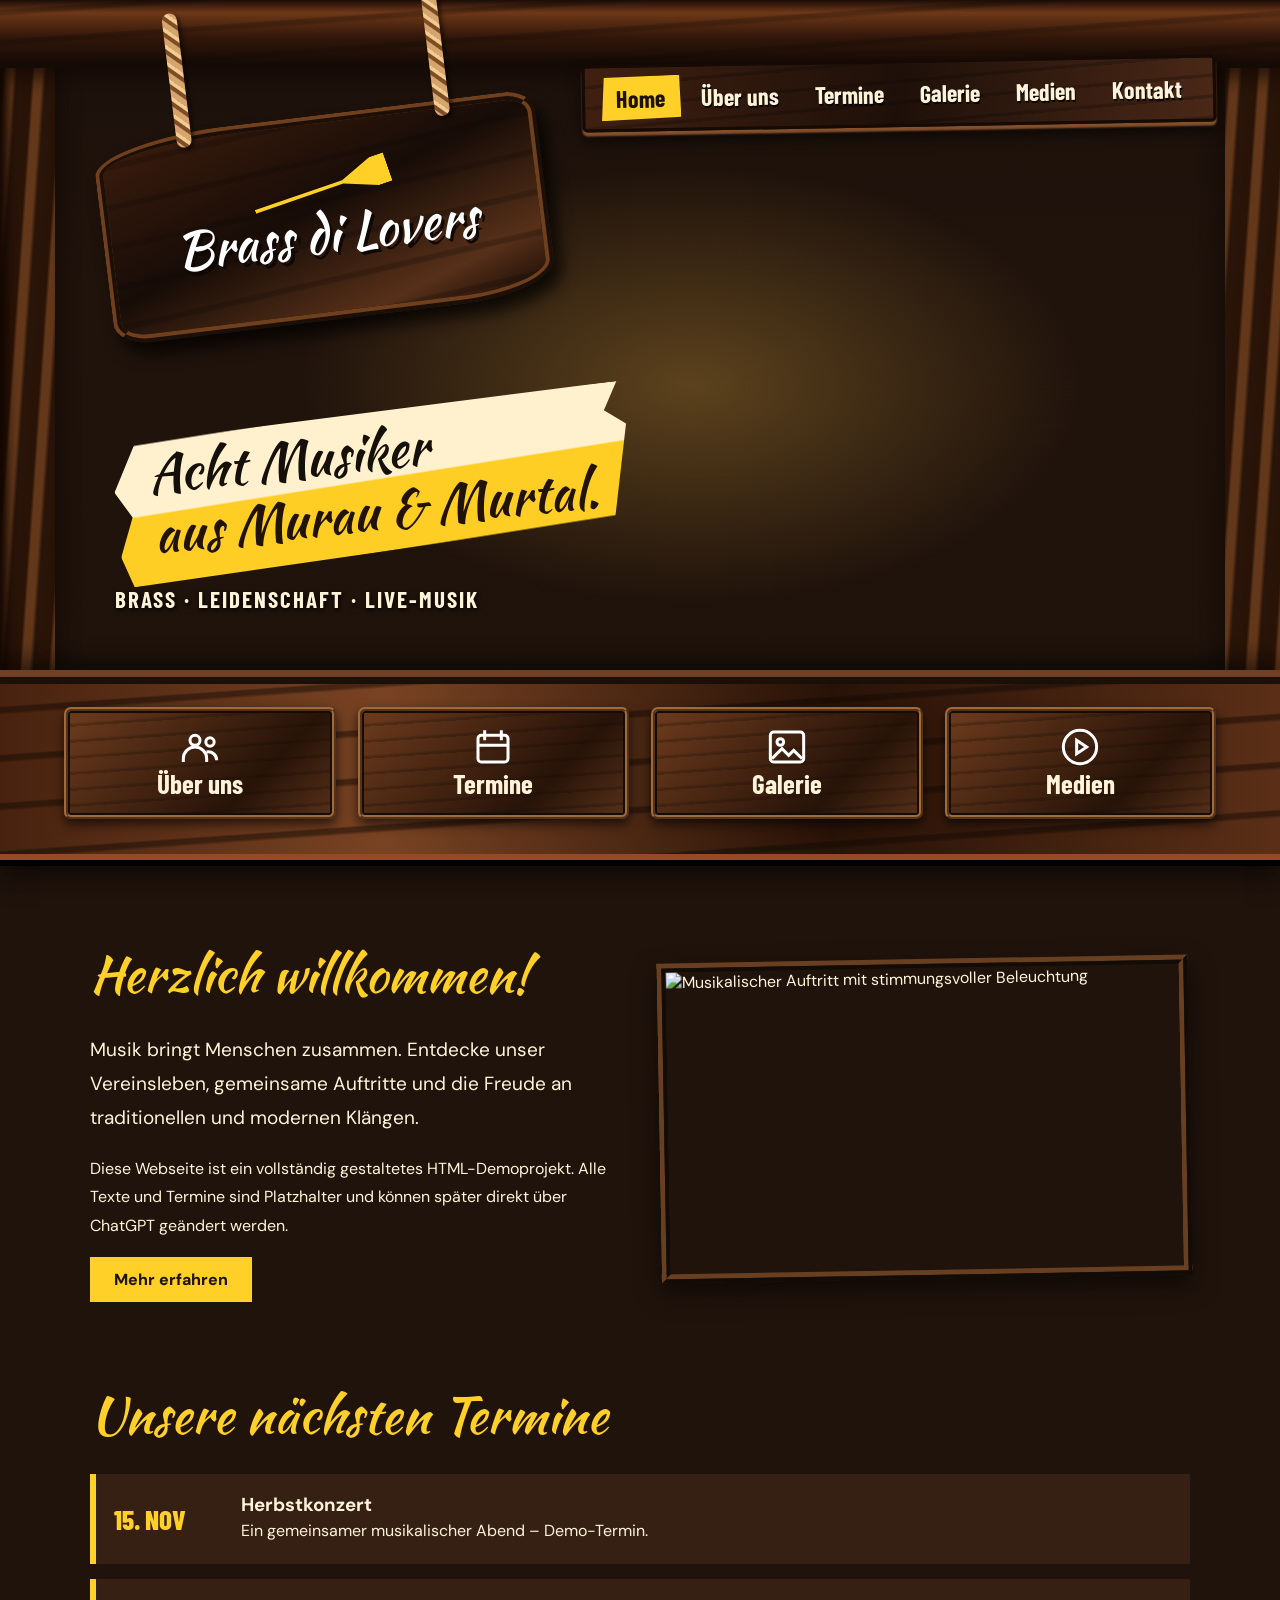
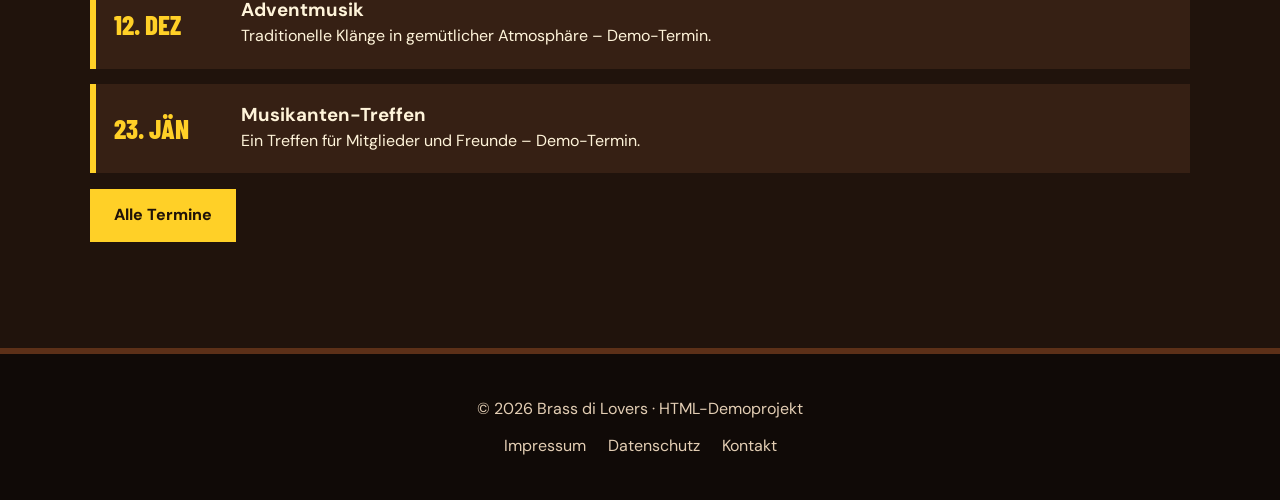
==== index.html @ 299995f1 "Align page branding with Brass di Lovers reference" ====
<!doctype html><html lang="de"><head><meta charset="utf-8"><meta name="viewport" content="width=device-width,initial-scale=1"><meta name="description" content="Kreative HTML-Demowebseite für einen Musikverein – responsive und unabhängig von einem CMS."><title>Start | Brass di Lovers Demo</title><link rel="stylesheet" href="assets/style.css"></head><body><div class="site"><header class="masthead "><div class="timber-top"></div><div class="timber-side left"></div><div class="timber-side right"></div><div class="nav-wrap"><button class="menu-toggle" aria-label="Menü öffnen" aria-expanded="false" aria-controls="main-menu">☰</button><nav class="nav" id="main-menu" aria-label="Hauptnavigation"><a href="index.html" class="active" aria-current="page">Home</a><a href="ueber-uns.html" >Über uns</a><a href="termine.html" >Termine</a><a href="galerie.html" >Galerie</a><a href="medien.html" >Medien</a><a href="kontakt.html" >Kontakt</a></nav></div><div class="hanging-sign" aria-label="Brass di Lovers"><div class="horn">♫</div><strong>Brass di Lovers</strong></div><div class="hero-copy"><div class="brush-title"><h1>Acht Musiker <span>aus Murau &amp; Murtal.</span></h1></div><p>BRASS · LEIDENSCHAFT · LIVE-MUSIK</p></div></header><div class="wood-deck"><div class="quicklinks"><a class="quicklink" href="ueber-uns.html"><svg viewBox="0 0 24 24" aria-hidden="true"><circle cx="9" cy="8" r="3"/><circle cx="18" cy="9" r="2.5"/><path d="M2 21v-2a7 7 0 0 1 14 0v2M16 15a5 5 0 0 1 6 5"/></svg><span>Über uns</span></a><a class="quicklink" href="termine.html"><svg viewBox="0 0 24 24" aria-hidden="true"><rect x="3" y="5" width="18" height="16" rx="2"/><path d="M7 2v6M17 2v6M3 11h18"/></svg><span>Termine</span></a><a class="quicklink" href="galerie.html"><svg viewBox="0 0 24 24" aria-hidden="true"><rect x="2" y="3" width="20" height="18" rx="2"/><circle cx="8" cy="9" r="2"/><path d="m3 19 6-6 4 4 3-3 5 5"/></svg><span>Galerie</span></a><a class="quicklink" href="medien.html"><svg viewBox="0 0 24 24" aria-hidden="true"><circle cx="12" cy="12" r="10"/><path d="m10 8 6 4-6 4z"/></svg><span>Medien</span></a></div></div><main class="content"><section class="two-col"><div><h2 class="section-title">Herzlich willkommen!</h2><p class="lead">Musik bringt Menschen zusammen. Entdecke unser Vereinsleben, gemeinsame Auftritte und die Freude an traditionellen und modernen Klängen.</p><p>Diese Webseite ist ein vollständig gestaltetes HTML-Demoprojekt. Alle Texte und Termine sind Platzhalter und können später direkt über ChatGPT geändert werden.</p><a class="button" href="ueber-uns.html">Mehr erfahren</a></div><img class="photo" src="https://images.unsplash.com/photo-1516280440614-37939bbacd81?auto=format&fit=crop&w=1100&q=85" alt="Musikalischer Auftritt mit stimmungsvoller Beleuchtung"></section><section style="margin-top:75px"><h2 class="section-title">Unsere nächsten Termine</h2><div class="events"><article class="event"><time datetime="2026-11-15">15. NOV</time><div><h3>Herbstkonzert</h3><p>Ein gemeinsamer musikalischer Abend – Demo-Termin.</p></div></article><article class="event"><time datetime="2026-12-12">12. DEZ</time><div><h3>Adventmusik</h3><p>Traditionelle Klänge in gemütlicher Atmosphäre – Demo-Termin.</p></div></article><article class="event"><time datetime="2027-01-23">23. JÄN</time><div><h3>Musikanten-Treffen</h3><p>Ein Treffen für Mitglieder und Freunde – Demo-Termin.</p></div></article></div><p><a class="button" href="termine.html">Alle Termine</a></p></section></main><footer class="footer"><p>© <span id="year">2026</span> Brass di Lovers · HTML-Demoprojekt</p><p><a href="impressum.html">Impressum</a> <a href="datenschutz.html">Datenschutz</a> <a href="kontakt.html">Kontakt</a></p></footer></div><script src="assets/script.js"></script><script>document.getElementById('year').textContent=new Date().getFullYear()</script></body></html>
---- assets/style.css ----
@import url('https://fonts.googleapis.com/css2?family=Barlow+Condensed:wght@500;600;700;800&family=DM+Sans:wght@400;500;600;700&family=Kaushan+Script&display=swap');
:root{--gold:#ffd027;--cream:#fff4da;--wood:#2b170d}*{box-sizing:border-box}html{scroll-behavior:smooth}body{margin:0;background:#160e09;color:var(--cream);font-family:'DM Sans',sans-serif}a{color:inherit;text-decoration:none}button,input,textarea{font:inherit}.site{overflow:hidden;background:#20130c}.masthead{position:relative;isolation:isolate;min-height:740px;background:linear-gradient(180deg,#130c0855 0%,#130c0800 40%,#1c10083d 100%),url('https://images.unsplash.com/photo-1500534623283-312aade485b7?auto=format&fit=crop&w=2000&q=90') center 53%/cover}.masthead:after{content:"";position:absolute;z-index:-1;inset:0;background:radial-gradient(ellipse at 54% 52%,#ffc14b45,transparent 40%)}.timber-top{position:absolute;z-index:3;top:0;left:0;right:0;height:68px;background:repeating-linear-gradient(176deg,transparent 0 9px,#11080345 11px 14px,transparent 17px 30px),linear-gradient(180deg,#1b0d07,#6e3818 20%,#301609 60%,#160b06);border-bottom:5px solid #140a06;box-shadow:0 10px 17px #120803b8}.timber-side{position:absolute;z-index:2;top:0;bottom:0;width:55px;background:repeating-linear-gradient(94deg,#291306 0 8px,#63371a 11px 18px,#281408 22px 29px);box-shadow:inset 7px 0 10px #120701,8px 0 16px #10060277}.timber-side.left{left:0}.timber-side.right{right:0;box-shadow:-8px 0 16px #10060277}.nav-wrap{position:relative;z-index:10;max-width:1500px;margin:auto;display:flex;justify-content:flex-end;padding:60px 64px 0 520px}.nav{display:flex;gap:4px;align-items:center;padding:8px 15px;background:repeating-linear-gradient(176deg,transparent 0 17px,#0b060440 18px 21px),linear-gradient(95deg,#402010,#1e1009 50%,#4a2817);border:3px solid #160a05;border-radius:5px;box-shadow:0 4px 2px #85502c,0 9px 15px #000a;transform:rotate(-1deg)}.nav a{font:700 24px 'Barlow Condensed',sans-serif;white-space:nowrap;padding:8px 16px;text-shadow:1px 2px #080504}.nav a:hover,.nav a.active{color:#1c1209;text-shadow:none;background:var(--gold);clip-path:polygon(5% 4%,98% 0,100% 93%,2% 100%)}.menu-toggle{display:none}.hanging-sign{position:absolute;z-index:5;top:115px;left:8%;width:445px;max-width:42vw;min-height:205px;display:flex;flex-direction:column;justify-content:center;align-items:center;padding:28px 15px;transform:rotate(-7deg);background:repeating-linear-gradient(174deg,transparent 0 15px,#0c06053d 17px 21px,transparent 23px 40px),linear-gradient(160deg,#3b1c0d,#170c07 46%,#573019 82%,#1b0d06);border:8px ridge #70401e;border-radius:32% 7% 22% 8%/17% 11% 17% 11%;box-shadow:7px 13px 16px #000b;text-align:center}.hanging-sign:before,.hanging-sign:after{content:"";position:absolute;bottom:96%;height:135px;width:15px;border-radius:8px;background:repeating-linear-gradient(42deg,#d6a46d 0 5px,#7d4e25 6px 9px,#f2cb91 10px 13px);box-shadow:3px 3px 4px #0008}.hanging-sign:before{left:18%}.hanging-sign:after{right:18%}.hanging-sign .horn{font-size:0;height:30px;width:140px;margin:0 0 3px;background:var(--gold);clip-path:polygon(0 44%,66% 44%,90% 0,100% 0,100% 100%,90% 100%,66% 56%,0 56%);transform:rotate(-12deg)}.hanging-sign strong{display:block;font:clamp(36px,4vw,61px)/1.05 'Kaushan Script',cursive;color:#fff;text-shadow:3px 4px #100804;max-width:100%}.hero-copy{position:relative;z-index:4;max-width:1400px;margin:280px auto 0;padding:0 9%}.brush-title{display:inline-block;max-width:660px;transform:rotate(-6deg);padding:14px 35px 20px;background:linear-gradient(177deg,transparent 0 8%,#fff1cd 9% 47%,#ffce24 48% 87%,transparent 88%);clip-path:polygon(5% 7%,99% 0,96% 18%,100% 28%,96% 88%,2% 100%,0 80%,3% 55%,0 38%)}.brush-title h1{font:clamp(35px,4.1vw,65px)/1.15 'Kaushan Script',cursive;color:#16100b;margin:0}.brush-title h1 span{display:block;color:#211308}.hero-copy p{font:700 23px 'Barlow Condensed',sans-serif;letter-spacing:2px;text-shadow:1px 2px 4px #000}.wood-deck{position:relative;z-index:6;margin:-70px auto 0;padding:23px max(5%,calc((100% - 1240px)/2)) 35px;background:repeating-linear-gradient(176deg,transparent 0 22px,#10080377 24px 28px,transparent 31px 48px),linear-gradient(90deg,#47220f,#794323 30%,#281207 65%,#5b2f17);border-top:14px ridge #704024;border-bottom:12px ridge #42200f;box-shadow:0 -9px 25px #0008,0 12px 25px #0007}.quicklinks{display:grid;grid-template-columns:repeat(4,minmax(0,1fr));gap:22px}.quicklink{display:flex;flex-direction:column;align-items:center;justify-content:center;min-height:112px;background:repeating-linear-gradient(176deg,transparent 0 12px,#140a0640 14px 16px),linear-gradient(135deg,#6d3b1d,#271308 70%,#563019);border:4px ridge #a36a39;border-radius:7px;box-shadow:0 5px 12px #000a,inset 0 0 0 2px #170b06;text-align:center;transition:transform .2s}.quicklink:hover{transform:translateY(-4px)}.quicklink svg{width:40px;height:40px;stroke:white;stroke-width:1.8;fill:none}.quicklink span{font:700 27px 'Barlow Condensed',sans-serif}.content{max-width:1150px;margin:auto;padding:70px 25px 90px}.section-title{font:clamp(32px,4vw,52px) 'Kaushan Script',cursive;color:var(--gold);margin:0 0 22px}.lead{font-size:19px;line-height:1.75}.content p{line-height:1.8}.two-col,.contact-grid{display:grid;grid-template-columns:1fr 1fr;gap:38px;align-items:center}.photo{width:100%;height:320px;object-fit:cover;border:9px ridge #684021;box-shadow:0 10px 25px #0008;transform:rotate(-1deg)}.panel{padding:28px;background:#342014;border-left:5px solid #ad7637}.button{display:inline-block;padding:12px 24px;background:var(--gold);color:#201309;font-weight:800;border:0;cursor:pointer}.events{display:grid;gap:15px}.event{display:flex;gap:22px;align-items:center;padding:18px;background:#362014;border-left:6px solid var(--gold)}.event time{font:800 27px 'Barlow Condensed',sans-serif;color:var(--gold);min-width:105px}.event h3,.event p{margin:0}.gallery{display:grid;grid-template-columns:repeat(3,1fr);gap:18px}.gallery button{padding:0;background:none;border:5px solid #68452b;cursor:pointer}.gallery img{display:block;width:100%;height:220px;object-fit:cover}dialog{max-width:95vw;border:0;background:#160e09;padding:10px;color:white}dialog img{max-width:100%;max-height:80vh}.close-dialog{float:right;background:var(--gold);border:0;padding:8px}.footer{background:#100a07;border-top:6px solid #5c3018;text-align:center;padding:28px 15px;color:#e3ceb4}.footer a{margin:0 9px}.inner-hero{min-height:430px}.inner-hero .hanging-sign{width:320px;min-height:125px;top:100px}.inner-hero .hanging-sign:before,.inner-hero .hanging-sign:after{height:90px}.inner-hero .hanging-sign strong{font-size:38px}.inner-hero .hanging-sign .horn{height:18px;width:85px}.inner-hero .hero-copy{margin-top:105px;padding-left:43%}.inner-hero .brush-title h1{font-size:clamp(32px,4vw,54px)}.field{display:block;margin-bottom:18px}.field span{display:block;margin-bottom:6px}.field input,.field textarea{width:100%;padding:12px;background:#fff8ed;color:#20150d;border:2px solid #9c754b}.notice{color:#e9c98a;font-size:14px}.video-placeholder{min-height:230px;display:grid;place-items:center;background:linear-gradient(#0008,#0008),url('https://images.unsplash.com/photo-1493225457124-a3eb161ffa5f?auto=format&fit=crop&w=1000&q=80') center/cover;border:4px solid #67452a}.video-placeholder strong{font:700 35px 'Barlow Condensed',sans-serif}
@media(max-width:1050px){.nav-wrap{padding-left:330px;padding-right:35px}.nav a{font-size:21px;padding:7px 10px}.hanging-sign{width:335px;top:120px}.hero-copy{margin-top:285px}.masthead{min-height:720px}}
@media(max-width:700px){.timber-top{height:48px}.timber-side{width:16px}.masthead{min-height:690px;background-position:57% center}.nav-wrap{padding:58px 26px 0}.menu-toggle{display:block;z-index:12;position:relative;background:#ffcf27;border:3px solid #3c200e;color:#211205;font-size:24px;width:52px;height:49px;cursor:pointer;box-shadow:0 4px 9px #0007}.nav{display:none;position:absolute;z-index:11;top:110px;right:24px;left:24px;flex-direction:column;align-items:stretch;transform:none;padding:12px}.nav.open{display:flex}.nav a{font-size:25px;padding:11px 15px}.hanging-sign{top:104px;left:7%;width:min(270px,65vw);max-width:none;min-height:128px;padding:12px 10px;border-width:5px}.hanging-sign:before,.hanging-sign:after{height:70px;width:9px}.hanging-sign strong{font-size:clamp(29px,7vw,40px)}.hanging-sign .horn{height:17px;width:85px}.hero-copy{margin-top:300px;padding:0 8%}.brush-title{padding:15px 23px 22px;max-width:100%}.brush-title h1{font-size:clamp(30px,8vw,46px)}.hero-copy p{font-size:17px;letter-spacing:1px}.wood-deck{margin:-22px 0 0;padding:22px 18px 28px}.quicklinks{grid-template-columns:repeat(2,minmax(0,1fr));gap:12px}.quicklink{min-height:98px}.quicklink span{font-size:23px}.quicklink svg{width:32px;height:32px}.content{padding:48px 22px 70px}.two-col,.contact-grid{grid-template-columns:1fr}.gallery{grid-template-columns:repeat(2,1fr);gap:10px}.gallery img{height:150px}.event{gap:12px;padding:14px}.event time{font-size:21px;min-width:75px}.inner-hero{min-height:430px}.inner-hero .hanging-sign{top:105px;width:235px;min-height:100px}.inner-hero .hanging-sign strong{font-size:29px}.inner-hero .hero-copy{margin-top:250px;padding:0 8%}.inner-hero .brush-title h1{font-size:35px}.footer a{display:inline-block;margin:5px}}
@media(prefers-reduced-motion:reduce){*,*:before,*:after{scroll-behavior:auto!important;transition:none!important}}
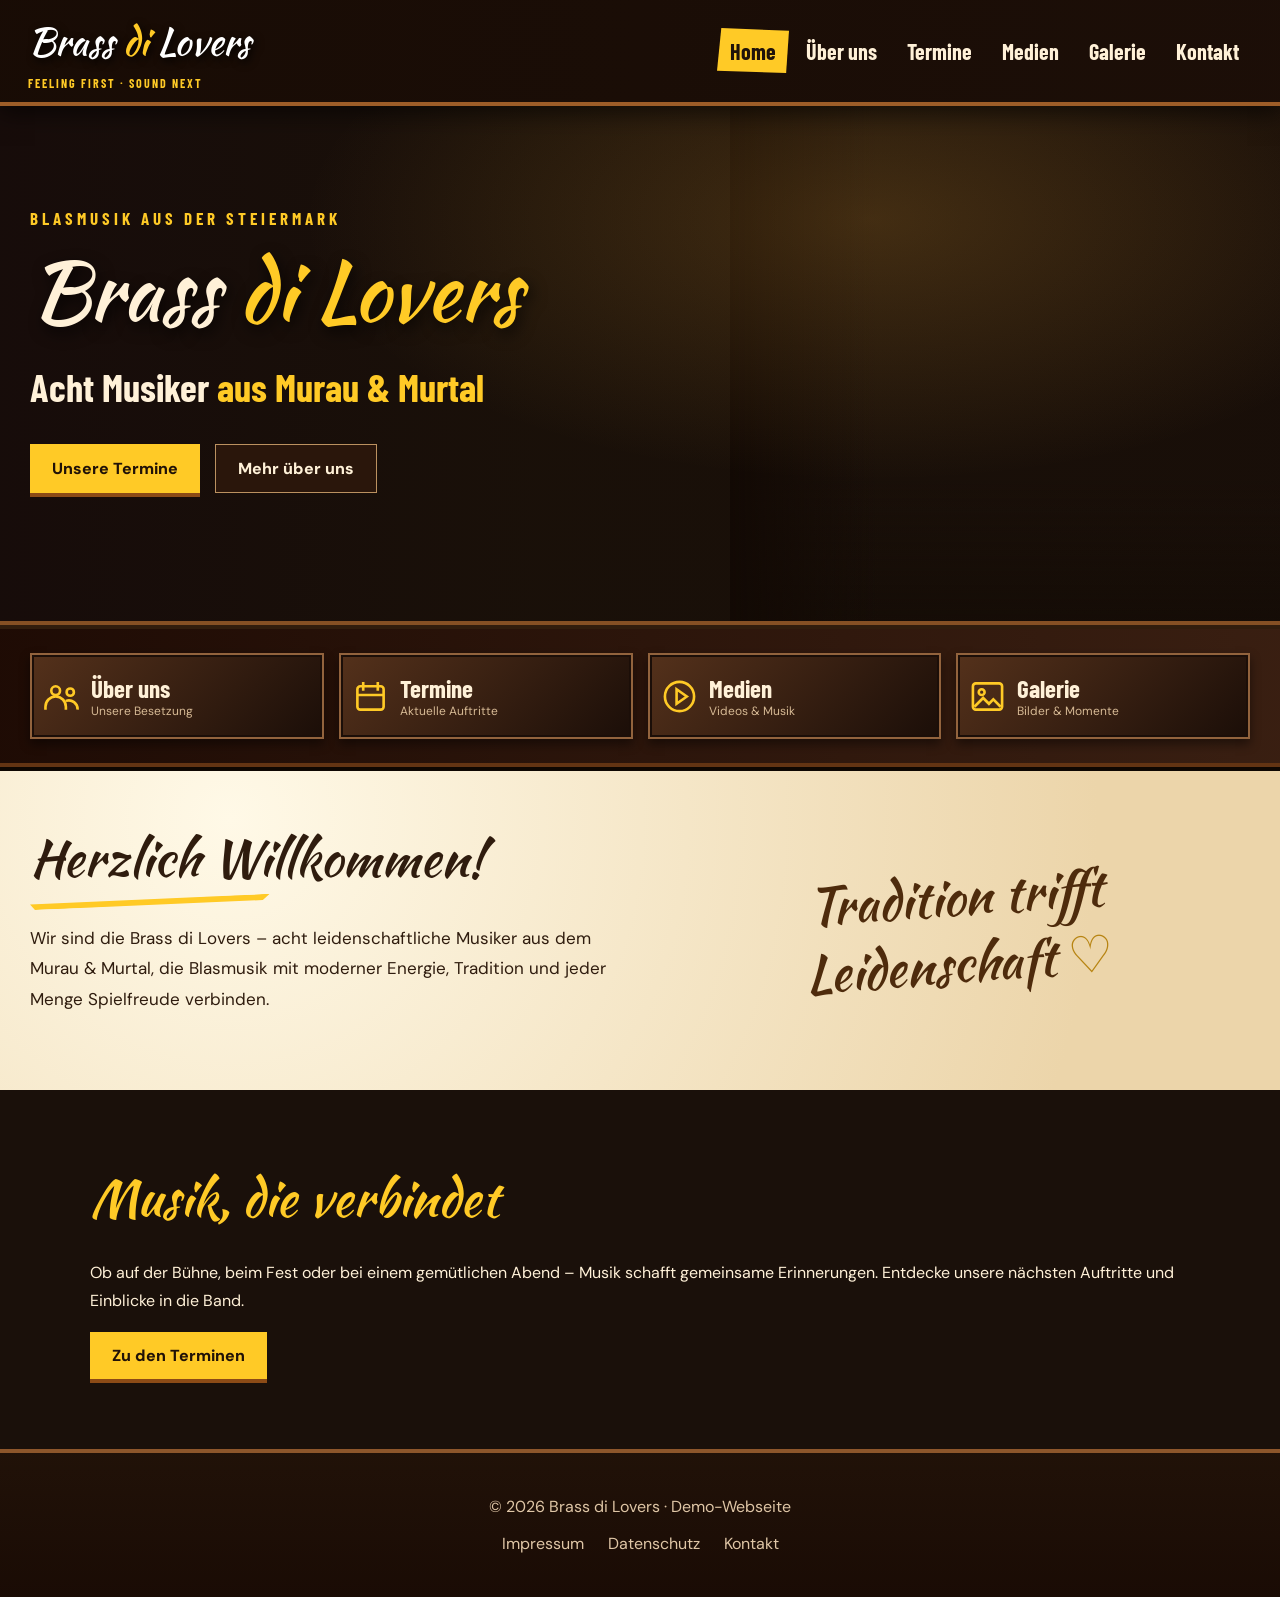
==== commit ed7f1f8e: "Publish responsive redesign: Startseite" ====
--- a/index.html
+++ b/index.html
@@ -1 +1 @@
-<!doctype html><html lang="de"><head><meta charset="utf-8"><meta name="viewport" content="width=device-width,initial-scale=1"><meta name="description" content="Kreative HTML-Demowebseite für einen Musikverein – responsive und unabhängig von einem CMS."><title>Start | Brass di Lovers Demo</title><link rel="stylesheet" href="assets/style.css"></head><body><div class="site"><header class="masthead "><div class="timber-top"></div><div class="timber-side left"></div><div class="timber-side right"></div><div class="nav-wrap"><button class="menu-toggle" aria-label="Menü öffnen" aria-expanded="false" aria-controls="main-menu">☰</button><nav class="nav" id="main-menu" aria-label="Hauptnavigation"><a href="index.html" class="active" aria-current="page">Home</a><a href="ueber-uns.html" >Über uns</a><a href="termine.html" >Termine</a><a href="galerie.html" >Galerie</a><a href="medien.html" >Medien</a><a href="kontakt.html" >Kontakt</a></nav></div><div class="hanging-sign" aria-label="Brass di Lovers"><div class="horn">♫</div><strong>Brass di Lovers</strong></div><div class="hero-copy"><div class="brush-title"><h1>Acht Musiker <span>aus Murau &amp; Murtal.</span></h1></div><p>BRASS · LEIDENSCHAFT · LIVE-MUSIK</p></div></header><div class="wood-deck"><div class="quicklinks"><a class="quicklink" href="ueber-uns.html"><svg viewBox="0 0 24 24" aria-hidden="true"><circle cx="9" cy="8" r="3"/><circle cx="18" cy="9" r="2.5"/><path d="M2 21v-2a7 7 0 0 1 14 0v2M16 15a5 5 0 0 1 6 5"/></svg><span>Über uns</span></a><a class="quicklink" href="termine.html"><svg viewBox="0 0 24 24" aria-hidden="true"><rect x="3" y="5" width="18" height="16" rx="2"/><path d="M7 2v6M17 2v6M3 11h18"/></svg><span>Termine</span></a><a class="quicklink" href="galerie.html"><svg viewBox="0 0 24 24" aria-hidden="true"><rect x="2" y="3" width="20" height="18" rx="2"/><circle cx="8" cy="9" r="2"/><path d="m3 19 6-6 4 4 3-3 5 5"/></svg><span>Galerie</span></a><a class="quicklink" href="medien.html"><svg viewBox="0 0 24 24" aria-hidden="true"><circle cx="12" cy="12" r="10"/><path d="m10 8 6 4-6 4z"/></svg><span>Medien</span></a></div></div><main class="content"><section class="two-col"><div><h2 class="section-title">Herzlich willkommen!</h2><p class="lead">Musik bringt Menschen zusammen. Entdecke unser Vereinsleben, gemeinsame Auftritte und die Freude an traditionellen und modernen Klängen.</p><p>Diese Webseite ist ein vollständig gestaltetes HTML-Demoprojekt. Alle Texte und Termine sind Platzhalter und können später direkt über ChatGPT geändert werden.</p><a class="button" href="ueber-uns.html">Mehr erfahren</a></div><img class="photo" src="https://images.unsplash.com/photo-1516280440614-37939bbacd81?auto=format&fit=crop&w=1100&q=85" alt="Musikalischer Auftritt mit stimmungsvoller Beleuchtung"></section><section style="margin-top:75px"><h2 class="section-title">Unsere nächsten Termine</h2><div class="events"><article class="event"><time datetime="2026-11-15">15. NOV</time><div><h3>Herbstkonzert</h3><p>Ein gemeinsamer musikalischer Abend – Demo-Termin.</p></div></article><article class="event"><time datetime="2026-12-12">12. DEZ</time><div><h3>Adventmusik</h3><p>Traditionelle Klänge in gemütlicher Atmosphäre – Demo-Termin.</p></div></article><article class="event"><time datetime="2027-01-23">23. JÄN</time><div><h3>Musikanten-Treffen</h3><p>Ein Treffen für Mitglieder und Freunde – Demo-Termin.</p></div></article></div><p><a class="button" href="termine.html">Alle Termine</a></p></section></main><footer class="footer"><p>© <span id="year">2026</span> Brass di Lovers · HTML-Demoprojekt</p><p><a href="impressum.html">Impressum</a> <a href="datenschutz.html">Datenschutz</a> <a href="kontakt.html">Kontakt</a></p></footer></div><script src="assets/script.js"></script><script>document.getElementById('year').textContent=new Date().getFullYear()</script></body></html>+<!doctype html><html lang="de"><head><meta charset="utf-8"><meta name="viewport" content="width=device-width,initial-scale=1"><meta name="description" content="Kreative responsive Demo-Webseite für Brass di Lovers, Musik aus Murau und Murtal."><title>Startseite | Brass di Lovers</title><link rel="stylesheet" href="assets/style.css"></head><body><header class="site-header"><div class="header-inner"><a class="brand" href="index.html" aria-label="Startseite Brass di Lovers"><strong>Brass <em>di</em> Lovers</strong><small>Feeling first · Sound next</small></a><button class="menu-toggle" aria-label="Menü öffnen" aria-expanded="false" aria-controls="main-menu">☰</button><nav class="nav" id="main-menu" aria-label="Hauptnavigation"><a href="index.html" class="active" aria-current="page">Home</a><a href="ueber-uns.html" >Über uns</a><a href="termine.html" >Termine</a><a href="medien.html" >Medien</a><a href="galerie.html" >Galerie</a><a href="kontakt.html" >Kontakt</a></nav></div></header><section class="hero"><div class="hero-photo" aria-hidden="true"></div><div class="hero-inner"><p class="eyebrow">Blasmusik aus der Steiermark</p><h1>Brass <span>di Lovers</span></h1><p class="hero-sub">Acht Musiker <b>aus Murau &amp; Murtal</b></p><div class="hero-actions"><a class="btn" href="termine.html">Unsere Termine</a><a class="btn secondary" href="ueber-uns.html">Mehr über uns</a></div></div></section><div class="timber-strip"><div class="quicklinks"><a class="quicklink" href="ueber-uns.html"><svg aria-hidden="true" viewBox="0 0 24 24"><circle cx="8" cy="8" r="3"/><circle cx="18" cy="9" r="2.5"/><path d="M1 21v-2a7 7 0 0 1 14 0v2M15 15a6 6 0 0 1 8 6"/></svg><span><strong>Über uns</strong><small>Unsere Besetzung</small></span></a><a class="quicklink" href="termine.html"><svg aria-hidden="true" viewBox="0 0 24 24"><rect x="3" y="5" width="18" height="16" rx="2"/><path d="M7 2v6M17 2v6M3 11h18"/></svg><span><strong>Termine</strong><small>Aktuelle Auftritte</small></span></a><a class="quicklink" href="medien.html"><svg aria-hidden="true" viewBox="0 0 24 24"><circle cx="12" cy="12" r="10"/><path d="m10 7 7 5-7 5z"/></svg><span><strong>Medien</strong><small>Videos & Musik</small></span></a><a class="quicklink" href="galerie.html"><svg aria-hidden="true" viewBox="0 0 24 24"><rect x="2" y="3" width="20" height="18" rx="2"/><circle cx="8" cy="9" r="2"/><path d="m3 19 6-6 4 4 3-3 5 5"/></svg><span><strong>Galerie</strong><small>Bilder & Momente</small></span></a></div></div><main><section class="paper"><div class="welcome"><div><h2>Herzlich Willkommen!</h2><div class="stroke"></div><p>Wir sind die Brass di Lovers – acht leidenschaftliche Musiker aus dem Murau &amp; Murtal, die Blasmusik mit moderner Energie, Tradition und jeder Menge Spielfreude verbinden.</p></div><div class="script-note">Tradition trifft<br/>Leidenschaft <em>♡</em></div></div></section><section class="section"><h2>Musik, die verbindet</h2><p>Ob auf der Bühne, beim Fest oder bei einem gemütlichen Abend – Musik schafft gemeinsame Erinnerungen. Entdecke unsere nächsten Auftritte und Einblicke in die Band.</p><a href="termine.html" class="btn">Zu den Terminen</a></section></main><footer class="footer"><p>© <span id="year">2026</span> Brass di Lovers · Demo-Webseite</p><p><a href="impressum.html">Impressum</a> <a href="datenschutz.html">Datenschutz</a> <a href="kontakt.html">Kontakt</a></p></footer><script src="assets/script.js"></script><script>document.getElementById('year').textContent=new Date().getFullYear()</script></body></html>
--- a/assets/style.css
+++ b/assets/style.css
@@ -1,5 +1,5 @@
-@import url('https://fonts.googleapis.com/css2?family=Barlow+Condensed:wght@500;600;700;800&family=DM+Sans:wght@400;500;600;700&family=Kaushan+Script&display=swap');
-:root{--gold:#ffd027;--cream:#fff4da;--wood:#2b170d}*{box-sizing:border-box}html{scroll-behavior:smooth}body{margin:0;background:#160e09;color:var(--cream);font-family:'DM Sans',sans-serif}a{color:inherit;text-decoration:none}button,input,textarea{font:inherit}.site{overflow:hidden;background:#20130c}.masthead{position:relative;isolation:isolate;min-height:740px;background:linear-gradient(180deg,#130c0855 0%,#130c0800 40%,#1c10083d 100%),url('https://images.unsplash.com/photo-1500534623283-312aade485b7?auto=format&fit=crop&w=2000&q=90') center 53%/cover}.masthead:after{content:"";position:absolute;z-index:-1;inset:0;background:radial-gradient(ellipse at 54% 52%,#ffc14b45,transparent 40%)}.timber-top{position:absolute;z-index:3;top:0;left:0;right:0;height:68px;background:repeating-linear-gradient(176deg,transparent 0 9px,#11080345 11px 14px,transparent 17px 30px),linear-gradient(180deg,#1b0d07,#6e3818 20%,#301609 60%,#160b06);border-bottom:5px solid #140a06;box-shadow:0 10px 17px #120803b8}.timber-side{position:absolute;z-index:2;top:0;bottom:0;width:55px;background:repeating-linear-gradient(94deg,#291306 0 8px,#63371a 11px 18px,#281408 22px 29px);box-shadow:inset 7px 0 10px #120701,8px 0 16px #10060277}.timber-side.left{left:0}.timber-side.right{right:0;box-shadow:-8px 0 16px #10060277}.nav-wrap{position:relative;z-index:10;max-width:1500px;margin:auto;display:flex;justify-content:flex-end;padding:60px 64px 0 520px}.nav{display:flex;gap:4px;align-items:center;padding:8px 15px;background:repeating-linear-gradient(176deg,transparent 0 17px,#0b060440 18px 21px),linear-gradient(95deg,#402010,#1e1009 50%,#4a2817);border:3px solid #160a05;border-radius:5px;box-shadow:0 4px 2px #85502c,0 9px 15px #000a;transform:rotate(-1deg)}.nav a{font:700 24px 'Barlow Condensed',sans-serif;white-space:nowrap;padding:8px 16px;text-shadow:1px 2px #080504}.nav a:hover,.nav a.active{color:#1c1209;text-shadow:none;background:var(--gold);clip-path:polygon(5% 4%,98% 0,100% 93%,2% 100%)}.menu-toggle{display:none}.hanging-sign{position:absolute;z-index:5;top:115px;left:8%;width:445px;max-width:42vw;min-height:205px;display:flex;flex-direction:column;justify-content:center;align-items:center;padding:28px 15px;transform:rotate(-7deg);background:repeating-linear-gradient(174deg,transparent 0 15px,#0c06053d 17px 21px,transparent 23px 40px),linear-gradient(160deg,#3b1c0d,#170c07 46%,#573019 82%,#1b0d06);border:8px ridge #70401e;border-radius:32% 7% 22% 8%/17% 11% 17% 11%;box-shadow:7px 13px 16px #000b;text-align:center}.hanging-sign:before,.hanging-sign:after{content:"";position:absolute;bottom:96%;height:135px;width:15px;border-radius:8px;background:repeating-linear-gradient(42deg,#d6a46d 0 5px,#7d4e25 6px 9px,#f2cb91 10px 13px);box-shadow:3px 3px 4px #0008}.hanging-sign:before{left:18%}.hanging-sign:after{right:18%}.hanging-sign .horn{font-size:0;height:30px;width:140px;margin:0 0 3px;background:var(--gold);clip-path:polygon(0 44%,66% 44%,90% 0,100% 0,100% 100%,90% 100%,66% 56%,0 56%);transform:rotate(-12deg)}.hanging-sign strong{display:block;font:clamp(36px,4vw,61px)/1.05 'Kaushan Script',cursive;color:#fff;text-shadow:3px 4px #100804;max-width:100%}.hero-copy{position:relative;z-index:4;max-width:1400px;margin:280px auto 0;padding:0 9%}.brush-title{display:inline-block;max-width:660px;transform:rotate(-6deg);padding:14px 35px 20px;background:linear-gradient(177deg,transparent 0 8%,#fff1cd 9% 47%,#ffce24 48% 87%,transparent 88%);clip-path:polygon(5% 7%,99% 0,96% 18%,100% 28%,96% 88%,2% 100%,0 80%,3% 55%,0 38%)}.brush-title h1{font:clamp(35px,4.1vw,65px)/1.15 'Kaushan Script',cursive;color:#16100b;margin:0}.brush-title h1 span{display:block;color:#211308}.hero-copy p{font:700 23px 'Barlow Condensed',sans-serif;letter-spacing:2px;text-shadow:1px 2px 4px #000}.wood-deck{position:relative;z-index:6;margin:-70px auto 0;padding:23px max(5%,calc((100% - 1240px)/2)) 35px;background:repeating-linear-gradient(176deg,transparent 0 22px,#10080377 24px 28px,transparent 31px 48px),linear-gradient(90deg,#47220f,#794323 30%,#281207 65%,#5b2f17);border-top:14px ridge #704024;border-bottom:12px ridge #42200f;box-shadow:0 -9px 25px #0008,0 12px 25px #0007}.quicklinks{display:grid;grid-template-columns:repeat(4,minmax(0,1fr));gap:22px}.quicklink{display:flex;flex-direction:column;align-items:center;justify-content:center;min-height:112px;background:repeating-linear-gradient(176deg,transparent 0 12px,#140a0640 14px 16px),linear-gradient(135deg,#6d3b1d,#271308 70%,#563019);border:4px ridge #a36a39;border-radius:7px;box-shadow:0 5px 12px #000a,inset 0 0 0 2px #170b06;text-align:center;transition:transform .2s}.quicklink:hover{transform:translateY(-4px)}.quicklink svg{width:40px;height:40px;stroke:white;stroke-width:1.8;fill:none}.quicklink span{font:700 27px 'Barlow Condensed',sans-serif}.content{max-width:1150px;margin:auto;padding:70px 25px 90px}.section-title{font:clamp(32px,4vw,52px) 'Kaushan Script',cursive;color:var(--gold);margin:0 0 22px}.lead{font-size:19px;line-height:1.75}.content p{line-height:1.8}.two-col,.contact-grid{display:grid;grid-template-columns:1fr 1fr;gap:38px;align-items:center}.photo{width:100%;height:320px;object-fit:cover;border:9px ridge #684021;box-shadow:0 10px 25px #0008;transform:rotate(-1deg)}.panel{padding:28px;background:#342014;border-left:5px solid #ad7637}.button{display:inline-block;padding:12px 24px;background:var(--gold);color:#201309;font-weight:800;border:0;cursor:pointer}.events{display:grid;gap:15px}.event{display:flex;gap:22px;align-items:center;padding:18px;background:#362014;border-left:6px solid var(--gold)}.event time{font:800 27px 'Barlow Condensed',sans-serif;color:var(--gold);min-width:105px}.event h3,.event p{margin:0}.gallery{display:grid;grid-template-columns:repeat(3,1fr);gap:18px}.gallery button{padding:0;background:none;border:5px solid #68452b;cursor:pointer}.gallery img{display:block;width:100%;height:220px;object-fit:cover}dialog{max-width:95vw;border:0;background:#160e09;padding:10px;color:white}dialog img{max-width:100%;max-height:80vh}.close-dialog{float:right;background:var(--gold);border:0;padding:8px}.footer{background:#100a07;border-top:6px solid #5c3018;text-align:center;padding:28px 15px;color:#e3ceb4}.footer a{margin:0 9px}.inner-hero{min-height:430px}.inner-hero .hanging-sign{width:320px;min-height:125px;top:100px}.inner-hero .hanging-sign:before,.inner-hero .hanging-sign:after{height:90px}.inner-hero .hanging-sign strong{font-size:38px}.inner-hero .hanging-sign .horn{height:18px;width:85px}.inner-hero .hero-copy{margin-top:105px;padding-left:43%}.inner-hero .brush-title h1{font-size:clamp(32px,4vw,54px)}.field{display:block;margin-bottom:18px}.field span{display:block;margin-bottom:6px}.field input,.field textarea{width:100%;padding:12px;background:#fff8ed;color:#20150d;border:2px solid #9c754b}.notice{color:#e9c98a;font-size:14px}.video-placeholder{min-height:230px;display:grid;place-items:center;background:linear-gradient(#0008,#0008),url('https://images.unsplash.com/photo-1493225457124-a3eb161ffa5f?auto=format&fit=crop&w=1000&q=80') center/cover;border:4px solid #67452a}.video-placeholder strong{font:700 35px 'Barlow Condensed',sans-serif}
-@media(max-width:1050px){.nav-wrap{padding-left:330px;padding-right:35px}.nav a{font-size:21px;padding:7px 10px}.hanging-sign{width:335px;top:120px}.hero-copy{margin-top:285px}.masthead{min-height:720px}}
-@media(max-width:700px){.timber-top{height:48px}.timber-side{width:16px}.masthead{min-height:690px;background-position:57% center}.nav-wrap{padding:58px 26px 0}.menu-toggle{display:block;z-index:12;position:relative;background:#ffcf27;border:3px solid #3c200e;color:#211205;font-size:24px;width:52px;height:49px;cursor:pointer;box-shadow:0 4px 9px #0007}.nav{display:none;position:absolute;z-index:11;top:110px;right:24px;left:24px;flex-direction:column;align-items:stretch;transform:none;padding:12px}.nav.open{display:flex}.nav a{font-size:25px;padding:11px 15px}.hanging-sign{top:104px;left:7%;width:min(270px,65vw);max-width:none;min-height:128px;padding:12px 10px;border-width:5px}.hanging-sign:before,.hanging-sign:after{height:70px;width:9px}.hanging-sign strong{font-size:clamp(29px,7vw,40px)}.hanging-sign .horn{height:17px;width:85px}.hero-copy{margin-top:300px;padding:0 8%}.brush-title{padding:15px 23px 22px;max-width:100%}.brush-title h1{font-size:clamp(30px,8vw,46px)}.hero-copy p{font-size:17px;letter-spacing:1px}.wood-deck{margin:-22px 0 0;padding:22px 18px 28px}.quicklinks{grid-template-columns:repeat(2,minmax(0,1fr));gap:12px}.quicklink{min-height:98px}.quicklink span{font-size:23px}.quicklink svg{width:32px;height:32px}.content{padding:48px 22px 70px}.two-col,.contact-grid{grid-template-columns:1fr}.gallery{grid-template-columns:repeat(2,1fr);gap:10px}.gallery img{height:150px}.event{gap:12px;padding:14px}.event time{font-size:21px;min-width:75px}.inner-hero{min-height:430px}.inner-hero .hanging-sign{top:105px;width:235px;min-height:100px}.inner-hero .hanging-sign strong{font-size:29px}.inner-hero .hero-copy{margin-top:250px;padding:0 8%}.inner-hero .brush-title h1{font-size:35px}.footer a{display:inline-block;margin:5px}}
+@import url('https://fonts.googleapis.com/css2?family=Barlow+Condensed:wght@400;500;600;700;800&family=DM+Sans:wght@400;500;600;700&family=Kaushan+Script&display=swap');
+:root{--gold:#ffca26;--cream:#fff1d8;--brown:#231208}*{box-sizing:border-box}html{scroll-behavior:smooth}body{margin:0;background:#1a100a;color:var(--cream);font-family:'DM Sans',sans-serif}a{color:inherit;text-decoration:none}button,input,textarea{font:inherit}button{cursor:pointer}.site-header{z-index:20;position:relative;background:linear-gradient(90deg,#180b04db,#1c0e07de),url('https://images.unsplash.com/photo-1510798831971-661eb04b3739?auto=format&fit=crop&w=1600&q=85') center 60%/cover;border-bottom:4px solid #9d5d28;box-shadow:0 7px 22px #0009}.header-inner{max-width:1350px;margin:auto;min-height:102px;padding:12px 28px;display:flex;align-items:center;justify-content:space-between;gap:28px}.brand{display:block;line-height:1;flex-shrink:0}.brand strong{font:clamp(27px,3vw,42px) 'Kaushan Script',cursive;color:white;text-shadow:2px 3px 8px #000}.brand em{color:var(--gold);font-style:normal}.brand small{display:block;color:var(--gold);font:700 12px 'Barlow Condensed';text-transform:uppercase;letter-spacing:2px;margin-top:7px}.nav{display:flex;align-items:center;gap:4px}.nav a{font:700 22px 'Barlow Condensed',sans-serif;padding:10px 13px;white-space:nowrap}.nav a:hover{color:var(--gold)}.nav a.active{color:#211309;background:var(--gold);clip-path:polygon(6% 0,100% 6%,96% 98%,0 93%)}.menu-toggle{display:none}.hero{position:relative;isolation:isolate;min-height:515px;overflow:hidden;background:linear-gradient(90deg,#160b0acb 0%,#191008a2 42%,#140a0444 100%),url('https://images.unsplash.com/photo-1500534623283-312aade485b7?auto=format&fit=crop&w=1900&q=85') center 53%/cover}.hero:after{content:"";pointer-events:none;position:absolute;inset:0;z-index:-1;background:radial-gradient(ellipse at 68% 22%,#efa83a32,transparent 46%)}.hero-photo{position:absolute;inset:0 0 0 auto;width:43%;z-index:-1;opacity:.95;background:linear-gradient(90deg,#120904 0%,transparent 27%),linear-gradient(0deg,#130b05aa,transparent 28%),url('https://images.unsplash.com/photo-1516280440614-37939bbacd81?auto=format&fit=crop&w=950&q=85') center/cover}.hero-inner{max-width:1300px;margin:auto;position:relative;padding:85px 30px 90px}.eyebrow{font:700 17px 'Barlow Condensed';letter-spacing:4px;text-transform:uppercase;color:var(--gold)}.hero h1{font:clamp(54px,6.5vw,92px)/1.08 'Kaushan Script',cursive;max-width:740px;margin:18px 0 28px;text-shadow:3px 6px 15px #000b}.hero h1 span{color:var(--gold)}.hero-sub{font:700 clamp(25px,3vw,43px)/1.2 'Barlow Condensed',sans-serif;max-width:700px;margin:0 0 34px}.hero-sub b{color:var(--gold)}.hero-actions{display:flex;flex-wrap:wrap;gap:15px}.btn{display:inline-flex;align-items:center;justify-content:center;padding:13px 22px;background:var(--gold);color:#211207;font-weight:800;box-shadow:0 4px #8c4b16}.btn.secondary{color:var(--cream);background:#2a160b;box-shadow:none;border:1px solid #bb9160}.btn:hover{filter:brightness(1.09)}.timber-strip{background:linear-gradient(90deg,#1f0b04ed,#3c2012e8),url('https://images.unsplash.com/photo-1510798831971-661eb04b3739?auto=format&fit=crop&w=1700&q=85') center/cover;border-top:8px ridge #855024;border-bottom:8px ridge #633413}.quicklinks{max-width:1300px;margin:auto;padding:24px 30px;display:grid;grid-template-columns:repeat(4,minmax(0,1fr));gap:15px}.quicklink{display:flex;align-items:center;gap:12px;min-width:0;padding:18px 12px;background:linear-gradient(135deg,#54311b,#1b0e08);border:2px solid #92633d;box-shadow:inset 0 0 0 2px #1b0e08,0 5px 10px #0007;transition:transform .2s}.quicklink:hover{transform:translateY(-4px)}.quicklink svg{width:35px;height:35px;flex-shrink:0;stroke:var(--gold);stroke-width:1.8;fill:none}.quicklink strong{display:block;font:700 25px 'Barlow Condensed',sans-serif}.quicklink small{display:block;color:#d6b994;font-size:12px}.paper{background:radial-gradient(circle at 18% 15%,#fff9e7,#ecd5aa 80%);color:#2f1c0e}.welcome{max-width:1300px;margin:auto;padding:58px 30px;display:grid;grid-template-columns:1fr 1fr;gap:50px;align-items:center}.welcome h2{font:clamp(39px,4vw,60px)/1.15 'Kaushan Script',cursive;margin:0 0 10px}.stroke{width:240px;height:8px;background:var(--gold);transform:rotate(-2deg);clip-path:polygon(0 30%,100% 0,97% 75%,2% 100%)}.welcome p{font-size:17px;line-height:1.8}.script-note{font:clamp(32px,4vw,57px)/1.3 'Kaushan Script',cursive;transform:rotate(-4deg);text-align:center;color:#4e2b0c}.script-note em{color:#b78412;font-style:normal}.section{max-width:1150px;margin:auto;padding:70px 25px}.section h2{font:clamp(36px,4vw,56px) 'Kaushan Script',cursive;color:var(--gold);margin:0 0 24px}.section p{line-height:1.8}.two-col,.contact-grid{display:grid;grid-template-columns:1fr 1fr;gap:35px;align-items:center}.photo{width:100%;height:320px;object-fit:cover;border:8px solid #58351c;box-shadow:0 10px 24px #0008}.events{display:grid;gap:12px}.event{display:flex;gap:22px;align-items:center;padding:18px 24px;background:#342015;border-left:5px solid var(--gold)}.event time{min-width:105px;color:var(--gold);font:800 27px 'Barlow Condensed'}.event h3,.event p{margin:0}.gallery{display:grid;grid-template-columns:repeat(3,1fr);gap:16px}.gallery button{background:#25150b;border:4px solid #734629;padding:0}.gallery img{display:block;width:100%;height:220px;object-fit:cover}.panel{background:#312015;padding:26px;border-left:4px solid var(--gold)}.field{display:block;margin-bottom:15px}.field span{display:block;margin-bottom:7px}.field input,.field textarea{width:100%;background:#fff9e8;color:#241408;border:1px solid #957045;padding:12px}.notice{font-size:14px;color:#e8c994}.video-placeholder{display:grid;place-items:center;min-height:230px;background:linear-gradient(#0006,#0008),url('https://images.unsplash.com/photo-1493225457124-a3eb161ffa5f?auto=format&fit=crop&w=1100&q=85') center/cover;border:4px solid #73502a}.video-placeholder strong{font:700 32px 'Barlow Condensed'}.footer{padding:27px;background:linear-gradient(#221208d9,#1a0b04ec),url('https://images.unsplash.com/photo-1510798831971-661eb04b3739?auto=format&fit=crop&w=1200&q=70') center/cover;border-top:4px solid #8d562b;text-align:center;color:#dfc6a6}.footer a{margin:0 10px}.inner-hero{min-height:260px}.inner-hero .hero-inner{padding:53px 30px}.inner-hero h1{font-size:clamp(40px,5vw,72px);margin:10px 0}.inner-hero .hero-sub{font-size:24px;margin:0}dialog{max-width:95vw;background:#1d1008;color:white;padding:10px;border:0}dialog img{display:block;max-width:100%;max-height:80vh}.close-dialog{float:right;background:var(--gold);border:0;padding:8px}
+@media(max-width:920px){.nav a{font-size:19px;padding:8px}.hero-photo{width:50%;opacity:.6}.quicklinks{grid-template-columns:repeat(2,1fr)}}
+@media(max-width:680px){.header-inner{min-height:78px;padding:12px 18px}.brand strong{font-size:27px}.brand small{font-size:10px}.menu-toggle{display:block;background:var(--gold);border:0;font-size:25px;width:45px;height:44px;flex-shrink:0}.nav{display:none;position:absolute;top:100%;left:0;right:0;background:#211108;flex-direction:column;align-items:stretch;padding:12px 18px 18px;border-bottom:3px solid var(--gold);box-shadow:0 9px 18px #000a}.nav.open{display:flex}.nav a{font-size:25px;padding:11px 17px}.hero{min-height:510px;background-position:57% center}.hero-photo{width:67%;opacity:.35}.hero-inner{padding:87px 23px 65px}.hero h1{font-size:clamp(49px,12vw,77px);margin:18px 0 23px}.hero-sub{font-size:30px;max-width:340px}.eyebrow{font-size:13px;letter-spacing:2px}.hero-actions{gap:10px}.btn{padding:12px 15px;font-size:14px}.quicklinks{gap:10px;padding:16px}.quicklink{flex-direction:column;text-align:center;min-height:110px;padding:12px 6px}.quicklink svg{width:29px;height:29px}.quicklink strong{font-size:22px}.quicklink small{font-size:11px}.welcome{grid-template-columns:1fr;padding:42px 25px;gap:18px}.welcome h2{font-size:43px}.script-note{font-size:39px}.section{padding:47px 21px}.two-col,.contact-grid{grid-template-columns:1fr}.gallery{grid-template-columns:repeat(2,1fr);gap:10px}.gallery img{height:150px}.event{padding:14px;gap:12px}.event time{min-width:75px;font-size:21px}.inner-hero{min-height:255px}.inner-hero .hero-inner{padding:45px 23px}.inner-hero h1{font-size:42px}.footer a{display:inline-block;margin:6px}}
 @media(prefers-reduced-motion:reduce){*,*:before,*:after{scroll-behavior:auto!important;transition:none!important}}
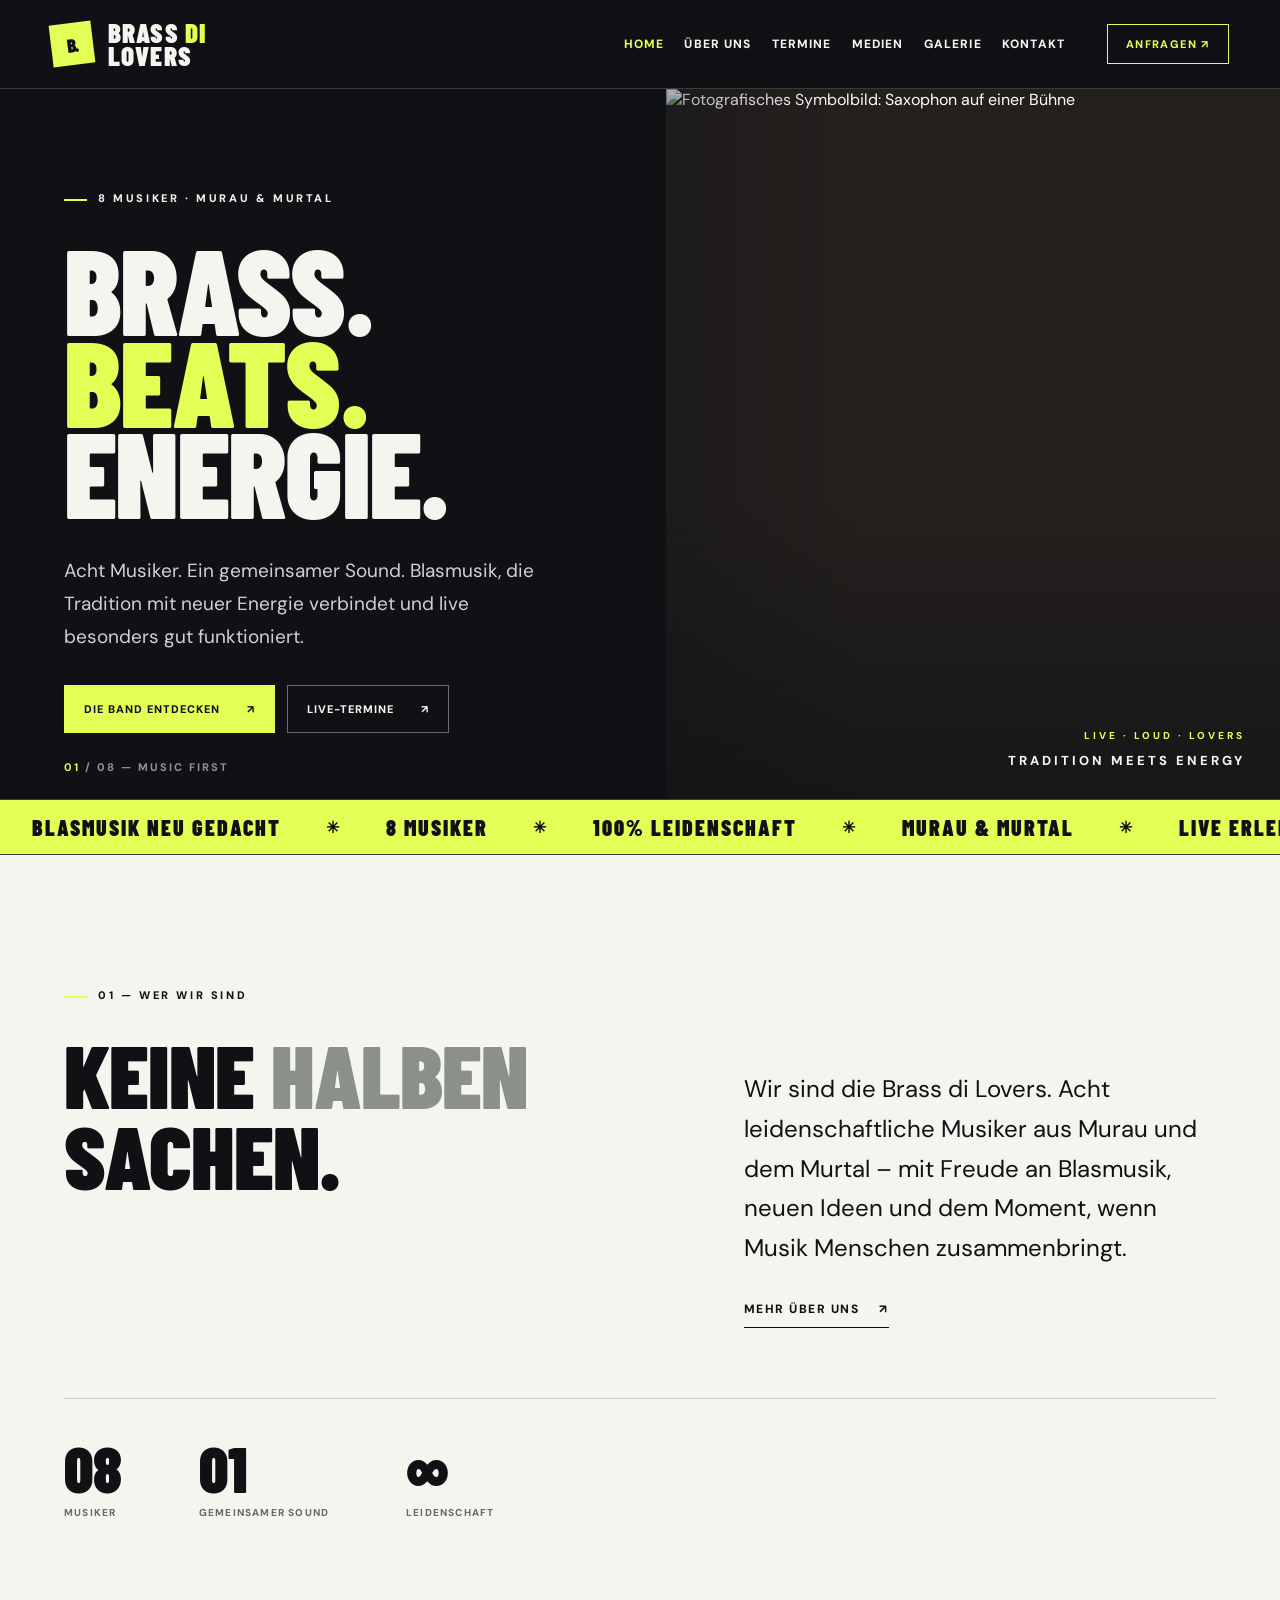
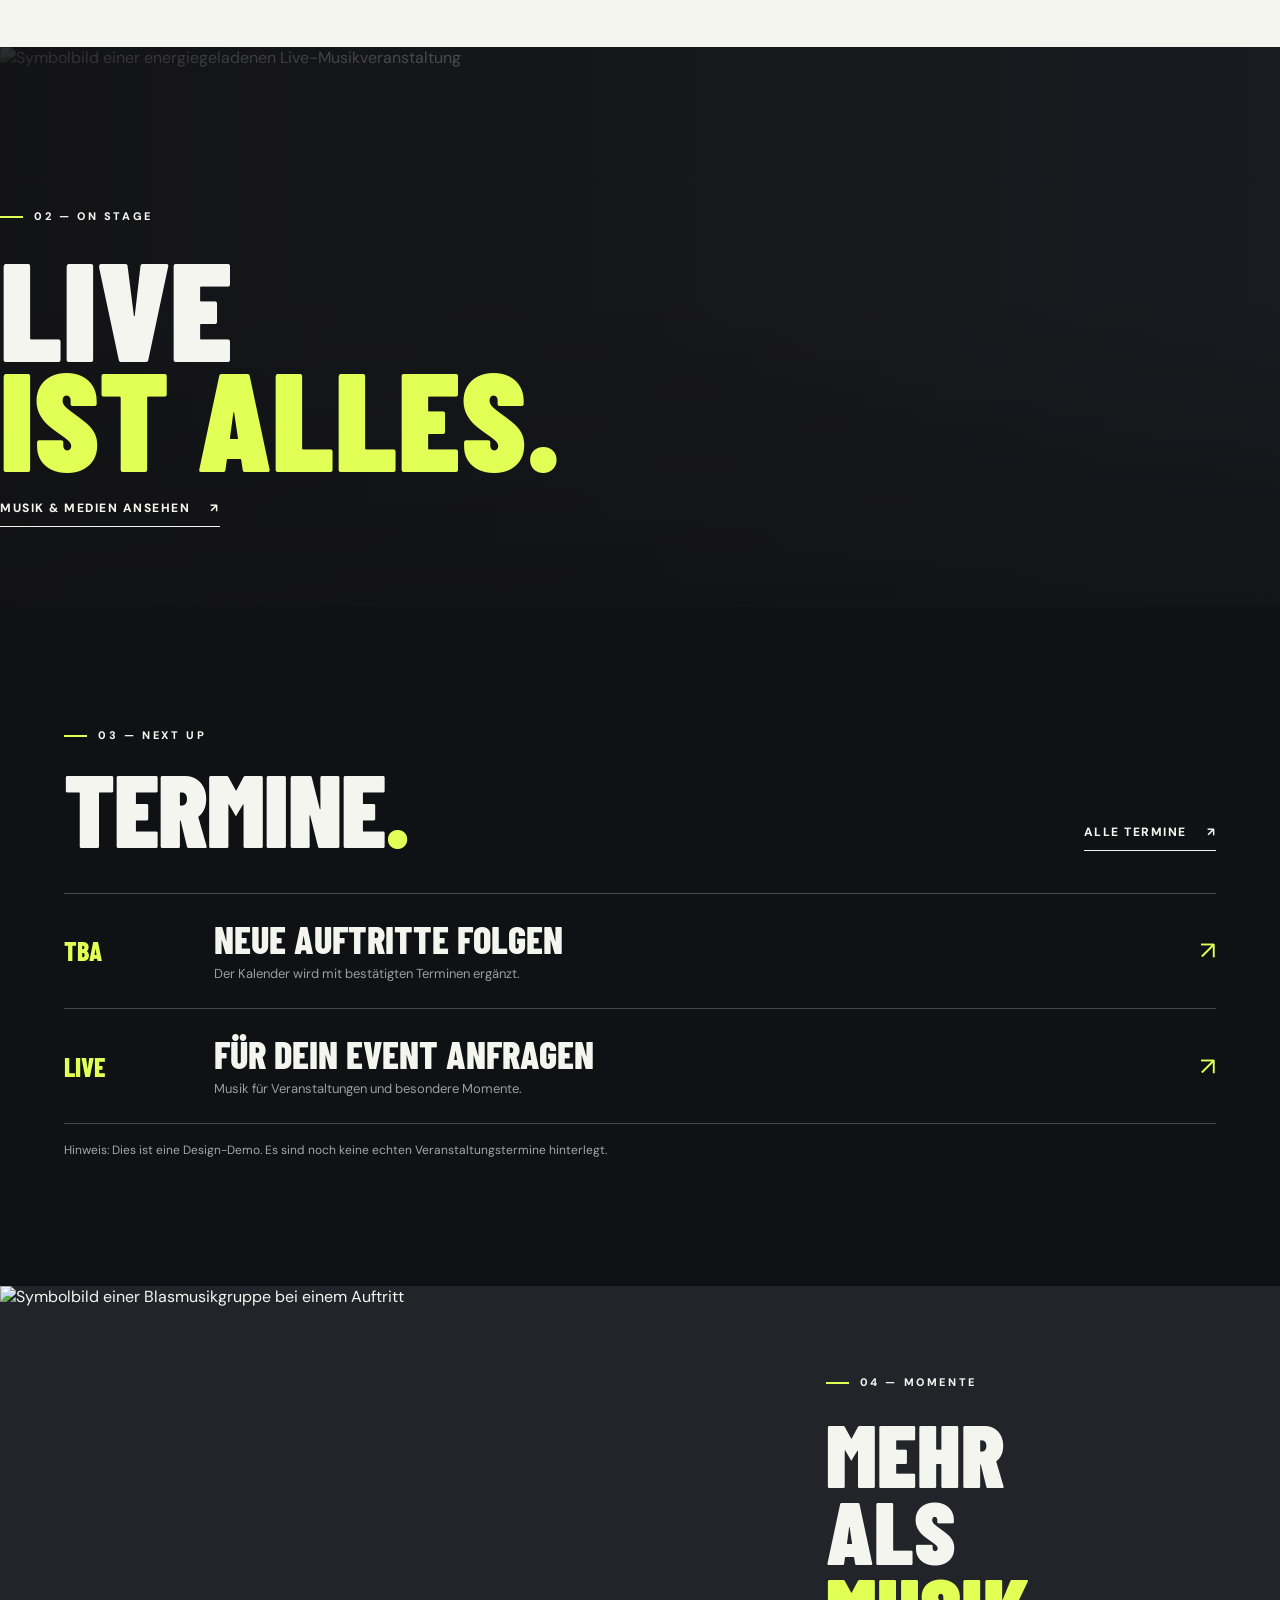
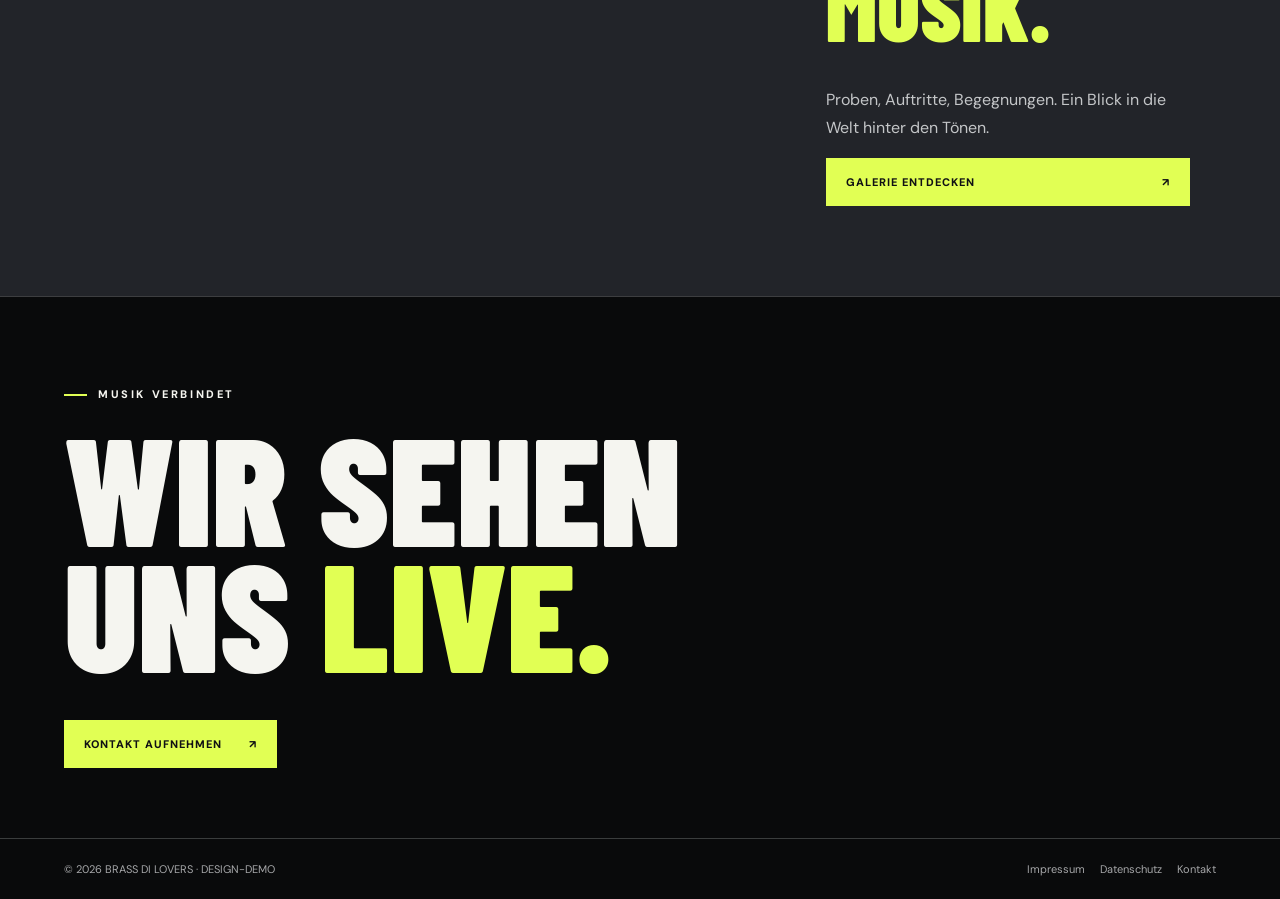
==== commit bff2994e: "Redesign: modern editorial Brass di Lovers website, responsive subpages" ====
--- a/index.html
+++ b/index.html
@@ -1 +1 @@
-<!doctype html><html lang="de"><head><meta charset="utf-8"><meta name="viewport" content="width=device-width,initial-scale=1"><meta name="description" content="Kreative responsive Demo-Webseite für Brass di Lovers, Musik aus Murau und Murtal."><title>Startseite | Brass di Lovers</title><link rel="stylesheet" href="assets/style.css"></head><body><header class="site-header"><div class="header-inner"><a class="brand" href="index.html" aria-label="Startseite Brass di Lovers"><strong>Brass <em>di</em> Lovers</strong><small>Feeling first · Sound next</small></a><button class="menu-toggle" aria-label="Menü öffnen" aria-expanded="false" aria-controls="main-menu">☰</button><nav class="nav" id="main-menu" aria-label="Hauptnavigation"><a href="index.html" class="active" aria-current="page">Home</a><a href="ueber-uns.html" >Über uns</a><a href="termine.html" >Termine</a><a href="medien.html" >Medien</a><a href="galerie.html" >Galerie</a><a href="kontakt.html" >Kontakt</a></nav></div></header><section class="hero"><div class="hero-photo" aria-hidden="true"></div><div class="hero-inner"><p class="eyebrow">Blasmusik aus der Steiermark</p><h1>Brass <span>di Lovers</span></h1><p class="hero-sub">Acht Musiker <b>aus Murau &amp; Murtal</b></p><div class="hero-actions"><a class="btn" href="termine.html">Unsere Termine</a><a class="btn secondary" href="ueber-uns.html">Mehr über uns</a></div></div></section><div class="timber-strip"><div class="quicklinks"><a class="quicklink" href="ueber-uns.html"><svg aria-hidden="true" viewBox="0 0 24 24"><circle cx="8" cy="8" r="3"/><circle cx="18" cy="9" r="2.5"/><path d="M1 21v-2a7 7 0 0 1 14 0v2M15 15a6 6 0 0 1 8 6"/></svg><span><strong>Über uns</strong><small>Unsere Besetzung</small></span></a><a class="quicklink" href="termine.html"><svg aria-hidden="true" viewBox="0 0 24 24"><rect x="3" y="5" width="18" height="16" rx="2"/><path d="M7 2v6M17 2v6M3 11h18"/></svg><span><strong>Termine</strong><small>Aktuelle Auftritte</small></span></a><a class="quicklink" href="medien.html"><svg aria-hidden="true" viewBox="0 0 24 24"><circle cx="12" cy="12" r="10"/><path d="m10 7 7 5-7 5z"/></svg><span><strong>Medien</strong><small>Videos & Musik</small></span></a><a class="quicklink" href="galerie.html"><svg aria-hidden="true" viewBox="0 0 24 24"><rect x="2" y="3" width="20" height="18" rx="2"/><circle cx="8" cy="9" r="2"/><path d="m3 19 6-6 4 4 3-3 5 5"/></svg><span><strong>Galerie</strong><small>Bilder & Momente</small></span></a></div></div><main><section class="paper"><div class="welcome"><div><h2>Herzlich Willkommen!</h2><div class="stroke"></div><p>Wir sind die Brass di Lovers – acht leidenschaftliche Musiker aus dem Murau &amp; Murtal, die Blasmusik mit moderner Energie, Tradition und jeder Menge Spielfreude verbinden.</p></div><div class="script-note">Tradition trifft<br/>Leidenschaft <em>♡</em></div></div></section><section class="section"><h2>Musik, die verbindet</h2><p>Ob auf der Bühne, beim Fest oder bei einem gemütlichen Abend – Musik schafft gemeinsame Erinnerungen. Entdecke unsere nächsten Auftritte und Einblicke in die Band.</p><a href="termine.html" class="btn">Zu den Terminen</a></section></main><footer class="footer"><p>© <span id="year">2026</span> Brass di Lovers · Demo-Webseite</p><p><a href="impressum.html">Impressum</a> <a href="datenschutz.html">Datenschutz</a> <a href="kontakt.html">Kontakt</a></p></footer><script src="assets/script.js"></script><script>document.getElementById('year').textContent=new Date().getFullYear()</script></body></html>+<!doctype html><html lang="de"><head><meta charset="utf-8"><meta name="viewport" content="width=device-width,initial-scale=1"><meta name="theme-color" content="#101114"><meta name="description" content="Musik aus Murau & Murtal. Brass di Lovers – moderne Blasmusik voller Energie."><title>Start – Brass di Lovers</title><link rel="preconnect" href="https://fonts.googleapis.com"><link rel="preconnect" href="https://fonts.gstatic.com" crossorigin><link rel="preconnect" href="https://images.unsplash.com"><link rel="stylesheet" href="assets/style.css"></head><body><header class="topbar"><div class="topbar-inner"><a class="brand" href="index.html" aria-label="Brass di Lovers Startseite"><span class="brand-symbol" aria-hidden="true">B.</span><span class="brand-wordmark">BRASS <em>DI</em><br>LOVERS</span></a><nav class="nav" id="main-menu" aria-label="Hauptnavigation"><a href="index.html" class="active" aria-current="page">Home</a><a href="ueber-uns.html" >Über uns</a><a href="termine.html" >Termine</a><a href="medien.html" >Medien</a><a href="galerie.html" >Galerie</a><a href="kontakt.html" >Kontakt</a></nav><a class="header-cta" href="kontakt.html">Anfragen ↗</a><button class="menu-toggle" type="button" aria-label="Menü öffnen" aria-controls="main-menu" aria-expanded="false">MENÜ <span class="bars" aria-hidden="true"><b></b><b></b></span></button></div></header><main><section class="hero"><div class="hero-copy"><span class="eyebrow">8 MUSIKER · MURAU & MURTAL</span><h1>BRASS.<br><span>BEATS.</span><br>ENERGIE.</h1><p class="hero-description">Acht Musiker. Ein gemeinsamer Sound. Blasmusik, die Tradition mit neuer Energie verbindet und live besonders gut funktioniert.</p><div class="actions"><a class="button" href="ueber-uns.html">Die Band entdecken <span>↗</span></a><a class="button outline" href="termine.html">Live-Termine <span>↗</span></a></div><div class="hero-index"><strong>01</strong> / 08 — MUSIC FIRST</div></div><div class="hero-media"><img  src="https://images.unsplash.com/photo-1629907451365-6731862a0d32?auto=format&fit=crop&w=1400&q=85" alt="Fotografisches Symbolbild: Saxophon auf einer Bühne" loading="lazy" fetchpriority="high"><div class="image-label"><small>LIVE · LOUD · LOVERS</small>TRADITION MEETS ENERGY</div></div></section><div class="ticker" aria-label="Brass di Lovers – Live Musik aus der Steiermark"><div class="ticker-inner"><span>BLASMUSIK NEU GEDACHT</span><b>✳</b><span>8 MUSIKER</span><b>✳</b><span>100% LEIDENSCHAFT</span><b>✳</b><span>MURAU & MURTAL</span><b>✳</b><span>LIVE ERLEBEN</span></div></div><section class="section-light intro"><div class="wrap"><span class="section-kicker">01 — WER WIR SIND</span><div class="intro-grid"><h2>KEINE <em>HALBEN</em><br>SACHEN.</h2><div class="intro-text"><p>Wir sind die Brass di Lovers. Acht leidenschaftliche Musiker aus Murau und dem Murtal – mit Freude an Blasmusik, neuen Ideen und dem Moment, wenn Musik Menschen zusammenbringt.</p><a class="text-link" href="ueber-uns.html">Mehr über uns <span>↗</span></a></div></div><div class="stats"><div class="stat"><strong>08</strong><span>Musiker</span></div><div class="stat"><strong>01</strong><span>Gemeinsamer Sound</span></div><div class="stat"><strong>∞</strong><span>Leidenschaft</span></div></div></div></section><section class="spotlight"><img  src="https://images.unsplash.com/photo-1493225457124-a3eb161ffa5f?auto=format&fit=crop&w=1400&q=85" alt="Symbolbild einer energiegeladenen Live-Musikveranstaltung" loading="lazy" ><div class="wrap spotlight-inner"><span class="section-kicker">02 — ON STAGE</span><h2>LIVE<br><span class="accent">IST ALLES.</span></h2><a href="medien.html" class="text-link">Musik & Medien ansehen <span>↗</span></a></div></section><section class="agenda"><div class="wrap"><div class="section-head"><div><span class="section-kicker">03 — NEXT UP</span><h2>TERMINE<span class="accent">.</span></h2></div><a class="text-link" href="termine.html">Alle Termine <span>↗</span></a></div><div class="agenda-list"><div class="agenda-row"><span class="date">TBA</span><div><h3>Neue Auftritte folgen</h3><p>Der Kalender wird mit bestätigten Terminen ergänzt.</p></div><span class="arrow" aria-hidden="true">↗</span></div><div class="agenda-row"><span class="date">LIVE</span><div><h3>Für dein Event anfragen</h3><p>Musik für Veranstaltungen und besondere Momente.</p></div><a class="arrow" href="kontakt.html" aria-label="Zur Kontaktseite">↗</a></div></div><p class="agenda-note">Hinweis: Dies ist eine Design-Demo. Es sind noch keine echten Veranstaltungstermine hinterlegt.</p></div></section><section class="feature-grid"><div class="feature-photo"><img  src="https://images.unsplash.com/photo-1773872884430-780cc22ff8a3?auto=format&fit=crop&w=1400&q=85" alt="Symbolbild einer Blasmusikgruppe bei einem Auftritt" loading="lazy" ></div><div class="feature-text"><span class="section-kicker">04 — MOMENTE</span><h2>MEHR<br>ALS <span class="accent">MUSIK.</span></h2><p>Proben, Auftritte, Begegnungen. Ein Blick in die Welt hinter den Tönen.</p><a href="galerie.html" class="button">Galerie entdecken <span>↗</span></a></div></section></main><footer class="footer"><div class="wrap footer-upper"><span class="section-kicker">MUSIK VERBINDET</span><h2>WIR SEHEN<br>UNS <span class="accent">LIVE.</span></h2><a href="kontakt.html" class="button">Kontakt aufnehmen <span>↗</span></a></div><div class="footer-lower"><div class="wrap" style="display:flex;justify-content:space-between;gap:20px;flex-wrap:wrap"><span>© <span data-year>2026</span> BRASS DI LOVERS · DESIGN-DEMO</span><span><a href="impressum.html">Impressum</a><a href="datenschutz.html">Datenschutz</a><a href="kontakt.html">Kontakt</a></span></div></div></footer><script src="assets/script.js"></script></body></html>
--- a/assets/style.css
+++ b/assets/style.css
@@ -1,5 +1,19 @@
-@import url('https://fonts.googleapis.com/css2?family=Barlow+Condensed:wght@400;500;600;700;800&family=DM+Sans:wght@400;500;600;700&family=Kaushan+Script&display=swap');
-:root{--gold:#ffca26;--cream:#fff1d8;--brown:#231208}*{box-sizing:border-box}html{scroll-behavior:smooth}body{margin:0;background:#1a100a;color:var(--cream);font-family:'DM Sans',sans-serif}a{color:inherit;text-decoration:none}button,input,textarea{font:inherit}button{cursor:pointer}.site-header{z-index:20;position:relative;background:linear-gradient(90deg,#180b04db,#1c0e07de),url('https://images.unsplash.com/photo-1510798831971-661eb04b3739?auto=format&fit=crop&w=1600&q=85') center 60%/cover;border-bottom:4px solid #9d5d28;box-shadow:0 7px 22px #0009}.header-inner{max-width:1350px;margin:auto;min-height:102px;padding:12px 28px;display:flex;align-items:center;justify-content:space-between;gap:28px}.brand{display:block;line-height:1;flex-shrink:0}.brand strong{font:clamp(27px,3vw,42px) 'Kaushan Script',cursive;color:white;text-shadow:2px 3px 8px #000}.brand em{color:var(--gold);font-style:normal}.brand small{display:block;color:var(--gold);font:700 12px 'Barlow Condensed';text-transform:uppercase;letter-spacing:2px;margin-top:7px}.nav{display:flex;align-items:center;gap:4px}.nav a{font:700 22px 'Barlow Condensed',sans-serif;padding:10px 13px;white-space:nowrap}.nav a:hover{color:var(--gold)}.nav a.active{color:#211309;background:var(--gold);clip-path:polygon(6% 0,100% 6%,96% 98%,0 93%)}.menu-toggle{display:none}.hero{position:relative;isolation:isolate;min-height:515px;overflow:hidden;background:linear-gradient(90deg,#160b0acb 0%,#191008a2 42%,#140a0444 100%),url('https://images.unsplash.com/photo-1500534623283-312aade485b7?auto=format&fit=crop&w=1900&q=85') center 53%/cover}.hero:after{content:"";pointer-events:none;position:absolute;inset:0;z-index:-1;background:radial-gradient(ellipse at 68% 22%,#efa83a32,transparent 46%)}.hero-photo{position:absolute;inset:0 0 0 auto;width:43%;z-index:-1;opacity:.95;background:linear-gradient(90deg,#120904 0%,transparent 27%),linear-gradient(0deg,#130b05aa,transparent 28%),url('https://images.unsplash.com/photo-1516280440614-37939bbacd81?auto=format&fit=crop&w=950&q=85') center/cover}.hero-inner{max-width:1300px;margin:auto;position:relative;padding:85px 30px 90px}.eyebrow{font:700 17px 'Barlow Condensed';letter-spacing:4px;text-transform:uppercase;color:var(--gold)}.hero h1{font:clamp(54px,6.5vw,92px)/1.08 'Kaushan Script',cursive;max-width:740px;margin:18px 0 28px;text-shadow:3px 6px 15px #000b}.hero h1 span{color:var(--gold)}.hero-sub{font:700 clamp(25px,3vw,43px)/1.2 'Barlow Condensed',sans-serif;max-width:700px;margin:0 0 34px}.hero-sub b{color:var(--gold)}.hero-actions{display:flex;flex-wrap:wrap;gap:15px}.btn{display:inline-flex;align-items:center;justify-content:center;padding:13px 22px;background:var(--gold);color:#211207;font-weight:800;box-shadow:0 4px #8c4b16}.btn.secondary{color:var(--cream);background:#2a160b;box-shadow:none;border:1px solid #bb9160}.btn:hover{filter:brightness(1.09)}.timber-strip{background:linear-gradient(90deg,#1f0b04ed,#3c2012e8),url('https://images.unsplash.com/photo-1510798831971-661eb04b3739?auto=format&fit=crop&w=1700&q=85') center/cover;border-top:8px ridge #855024;border-bottom:8px ridge #633413}.quicklinks{max-width:1300px;margin:auto;padding:24px 30px;display:grid;grid-template-columns:repeat(4,minmax(0,1fr));gap:15px}.quicklink{display:flex;align-items:center;gap:12px;min-width:0;padding:18px 12px;background:linear-gradient(135deg,#54311b,#1b0e08);border:2px solid #92633d;box-shadow:inset 0 0 0 2px #1b0e08,0 5px 10px #0007;transition:transform .2s}.quicklink:hover{transform:translateY(-4px)}.quicklink svg{width:35px;height:35px;flex-shrink:0;stroke:var(--gold);stroke-width:1.8;fill:none}.quicklink strong{display:block;font:700 25px 'Barlow Condensed',sans-serif}.quicklink small{display:block;color:#d6b994;font-size:12px}.paper{background:radial-gradient(circle at 18% 15%,#fff9e7,#ecd5aa 80%);color:#2f1c0e}.welcome{max-width:1300px;margin:auto;padding:58px 30px;display:grid;grid-template-columns:1fr 1fr;gap:50px;align-items:center}.welcome h2{font:clamp(39px,4vw,60px)/1.15 'Kaushan Script',cursive;margin:0 0 10px}.stroke{width:240px;height:8px;background:var(--gold);transform:rotate(-2deg);clip-path:polygon(0 30%,100% 0,97% 75%,2% 100%)}.welcome p{font-size:17px;line-height:1.8}.script-note{font:clamp(32px,4vw,57px)/1.3 'Kaushan Script',cursive;transform:rotate(-4deg);text-align:center;color:#4e2b0c}.script-note em{color:#b78412;font-style:normal}.section{max-width:1150px;margin:auto;padding:70px 25px}.section h2{font:clamp(36px,4vw,56px) 'Kaushan Script',cursive;color:var(--gold);margin:0 0 24px}.section p{line-height:1.8}.two-col,.contact-grid{display:grid;grid-template-columns:1fr 1fr;gap:35px;align-items:center}.photo{width:100%;height:320px;object-fit:cover;border:8px solid #58351c;box-shadow:0 10px 24px #0008}.events{display:grid;gap:12px}.event{display:flex;gap:22px;align-items:center;padding:18px 24px;background:#342015;border-left:5px solid var(--gold)}.event time{min-width:105px;color:var(--gold);font:800 27px 'Barlow Condensed'}.event h3,.event p{margin:0}.gallery{display:grid;grid-template-columns:repeat(3,1fr);gap:16px}.gallery button{background:#25150b;border:4px solid #734629;padding:0}.gallery img{display:block;width:100%;height:220px;object-fit:cover}.panel{background:#312015;padding:26px;border-left:4px solid var(--gold)}.field{display:block;margin-bottom:15px}.field span{display:block;margin-bottom:7px}.field input,.field textarea{width:100%;background:#fff9e8;color:#241408;border:1px solid #957045;padding:12px}.notice{font-size:14px;color:#e8c994}.video-placeholder{display:grid;place-items:center;min-height:230px;background:linear-gradient(#0006,#0008),url('https://images.unsplash.com/photo-1493225457124-a3eb161ffa5f?auto=format&fit=crop&w=1100&q=85') center/cover;border:4px solid #73502a}.video-placeholder strong{font:700 32px 'Barlow Condensed'}.footer{padding:27px;background:linear-gradient(#221208d9,#1a0b04ec),url('https://images.unsplash.com/photo-1510798831971-661eb04b3739?auto=format&fit=crop&w=1200&q=70') center/cover;border-top:4px solid #8d562b;text-align:center;color:#dfc6a6}.footer a{margin:0 10px}.inner-hero{min-height:260px}.inner-hero .hero-inner{padding:53px 30px}.inner-hero h1{font-size:clamp(40px,5vw,72px);margin:10px 0}.inner-hero .hero-sub{font-size:24px;margin:0}dialog{max-width:95vw;background:#1d1008;color:white;padding:10px;border:0}dialog img{display:block;max-width:100%;max-height:80vh}.close-dialog{float:right;background:var(--gold);border:0;padding:8px}
-@media(max-width:920px){.nav a{font-size:19px;padding:8px}.hero-photo{width:50%;opacity:.6}.quicklinks{grid-template-columns:repeat(2,1fr)}}
-@media(max-width:680px){.header-inner{min-height:78px;padding:12px 18px}.brand strong{font-size:27px}.brand small{font-size:10px}.menu-toggle{display:block;background:var(--gold);border:0;font-size:25px;width:45px;height:44px;flex-shrink:0}.nav{display:none;position:absolute;top:100%;left:0;right:0;background:#211108;flex-direction:column;align-items:stretch;padding:12px 18px 18px;border-bottom:3px solid var(--gold);box-shadow:0 9px 18px #000a}.nav.open{display:flex}.nav a{font-size:25px;padding:11px 17px}.hero{min-height:510px;background-position:57% center}.hero-photo{width:67%;opacity:.35}.hero-inner{padding:87px 23px 65px}.hero h1{font-size:clamp(49px,12vw,77px);margin:18px 0 23px}.hero-sub{font-size:30px;max-width:340px}.eyebrow{font-size:13px;letter-spacing:2px}.hero-actions{gap:10px}.btn{padding:12px 15px;font-size:14px}.quicklinks{gap:10px;padding:16px}.quicklink{flex-direction:column;text-align:center;min-height:110px;padding:12px 6px}.quicklink svg{width:29px;height:29px}.quicklink strong{font-size:22px}.quicklink small{font-size:11px}.welcome{grid-template-columns:1fr;padding:42px 25px;gap:18px}.welcome h2{font-size:43px}.script-note{font-size:39px}.section{padding:47px 21px}.two-col,.contact-grid{grid-template-columns:1fr}.gallery{grid-template-columns:repeat(2,1fr);gap:10px}.gallery img{height:150px}.event{padding:14px;gap:12px}.event time{min-width:75px;font-size:21px}.inner-hero{min-height:255px}.inner-hero .hero-inner{padding:45px 23px}.inner-hero h1{font-size:42px}.footer a{display:inline-block;margin:6px}}
-@media(prefers-reduced-motion:reduce){*,*:before,*:after{scroll-behavior:auto!important;transition:none!important}}+@import url('https://fonts.googleapis.com/css2?family=Barlow+Condensed:wght@500;600;700;800;900&family=DM+Sans:wght@400;500;600;700;800&display=swap');
+:root{--ink:#101114;--char:#191b1e;--muted:#a8a9ac;--white:#f5f5f0;--accent:#e1ff54;--line:#3e4245;--display:'Barlow Condensed',Impact,'Arial Narrow',sans-serif;--body:'DM Sans',Arial,sans-serif}
+*,*:before,*:after{box-sizing:border-box}html{scroll-behavior:smooth}body{margin:0;background:var(--ink);color:var(--white);font-family:var(--body);-webkit-font-smoothing:antialiased}body.menu-open{overflow:hidden}a{color:inherit;text-decoration:none}button,input,textarea{font:inherit}button{cursor:pointer}img{display:block;max-width:100%}::selection{background:var(--accent);color:var(--ink)}:focus-visible{outline:3px solid var(--accent);outline-offset:4px}
+.topbar{position:relative;z-index:40;background:#101114;border-bottom:1px solid #393b3d}.topbar-inner{max-width:1540px;margin:auto;display:flex;align-items:center;gap:42px;min-height:88px;padding:14px clamp(20px,4vw,68px)}.brand{display:flex;align-items:center;gap:15px;line-height:.86;flex-shrink:0}.brand-symbol{display:grid;place-items:center;width:42px;height:42px;background:var(--accent);color:var(--ink);font:900 19px var(--display);letter-spacing:-1.5px;transform:rotate(-7deg)}.brand-wordmark{font:900 27px/.86 var(--display);letter-spacing:1.1px}.brand-wordmark em{font-style:normal;color:var(--accent)}.nav{margin-left:auto;display:flex;align-items:center;gap:clamp(10px,1.6vw,27px)}.nav a{font-size:12px;font-weight:800;text-transform:uppercase;letter-spacing:1.1px;padding:14px 0;white-space:nowrap;transition:color .2s}.nav a:hover,.nav a.active{color:var(--accent)}.header-cta{border:1px solid var(--accent);color:var(--accent);padding:12px 18px;text-transform:uppercase;letter-spacing:1.4px;font-size:11px;font-weight:800;white-space:nowrap;transition:background .2s,color .2s}.header-cta:hover{background:var(--accent);color:var(--ink)}.menu-toggle{display:none}
+.eyebrow,.section-kicker{font-size:11px;font-weight:800;letter-spacing:2.6px;text-transform:uppercase}.eyebrow:before,.section-kicker:before{content:'';display:inline-block;width:23px;height:2px;background:var(--accent);vertical-align:middle;margin-right:11px}.accent{color:var(--accent)}.hero{max-width:1540px;margin:0 auto;display:grid;grid-template-columns:minmax(0,1.04fr) minmax(0,.96fr);min-height:665px}.hero-copy{position:relative;padding:clamp(55px,8vw,116px) 35px 66px clamp(22px,5vw,75px);display:flex;flex-direction:column;justify-content:center;min-width:0}.hero h1{font:900 clamp(87px,9.4vw,160px)/.76 var(--display);letter-spacing:-1.9px;margin:38px 0 36px;text-transform:uppercase}.hero h1 span{color:var(--accent)}.hero-description{font-size:clamp(16px,1.6vw,19px);line-height:1.75;max-width:470px;color:#d0d1d0;margin:0 0 32px}.actions{display:flex;gap:12px;flex-wrap:wrap}.button{display:inline-flex;align-items:center;gap:27px;justify-content:space-between;padding:16px 19px;background:var(--accent);color:var(--ink);border:1px solid var(--accent);text-transform:uppercase;font-weight:800;letter-spacing:1px;font-size:11px;transition:transform .2s,filter .2s}.button:hover{transform:translateY(-3px);filter:brightness(.95)}.button.outline{background:transparent;color:var(--white);border-color:#686b69}.button.outline:hover{border-color:var(--accent);color:var(--accent)}.hero-media{position:relative;min-height:650px;background:#24201e;overflow:hidden}.hero-media img{width:100%;height:100%;position:absolute;inset:0;object-fit:cover;object-position:49% 44%;filter:saturate(.8) contrast(1.1)}.hero-media:after{content:"";position:absolute;inset:0;background:linear-gradient(0deg,#0f1014a1,transparent 42%),linear-gradient(90deg,#10111455,transparent 32%);pointer-events:none}.hero-media .image-label{position:absolute;z-index:1;bottom:30px;right:35px;text-align:right;font:800 13px var(--body);letter-spacing:3px}.hero-media .image-label small{display:block;color:var(--accent);font-size:10px;margin-bottom:10px}.hero-index{font:800 11px var(--body);letter-spacing:2px;color:#8f9292;position:absolute;left:clamp(22px,5vw,75px);bottom:25px}.hero-index strong{color:var(--accent)}
+.ticker{border-block:1px solid #3b3d3f;background:var(--accent);color:var(--ink);white-space:nowrap;overflow:hidden}.ticker-inner{display:flex;gap:45px;align-items:center;justify-content:space-around;min-width:max-content;padding:14px 32px;font:900 22px var(--display);letter-spacing:2px}.ticker b{font-size:16px}
+.wrap{width:min(100% - 2*clamp(22px,5vw,72px),1385px);margin-inline:auto}.section-light{background:var(--white);color:var(--ink)}.intro{padding:clamp(78px,10vw,145px) 0}.intro-grid{display:grid;grid-template-columns:1.1fr .9fr;gap:clamp(35px,8vw,125px);align-items:start}.intro h2,.section-heading{font:900 clamp(56px,7vw,112px)/.9 var(--display);letter-spacing:-1px;text-transform:uppercase;margin:29px 0 0}.intro h2 em{color:#8b908b;font-style:normal}.intro-text{padding-top:65px}.intro-text p{font-size:clamp(18px,1.9vw,24px);line-height:1.65;margin:0 0 30px}.text-link{display:inline-flex;align-items:center;gap:20px;font-size:12px;letter-spacing:1.5px;font-weight:800;text-transform:uppercase;border-bottom:1px solid currentColor;padding-bottom:10px}.text-link:hover{color:#69770f}.stats{display:flex;gap:clamp(20px,6vw,80px);margin-top:70px;border-top:1px solid #c9cac6;padding-top:30px}.stat strong{font:900 64px var(--display);display:block}.stat span{display:block;text-transform:uppercase;font-weight:800;font-size:10px;letter-spacing:1.2px;color:#67696a}
+.spotlight{position:relative;min-height:560px;display:flex;align-items:flex-end;overflow:hidden;background:#1c1d22}.spotlight img{position:absolute;width:100%;height:100%;inset:0;object-fit:cover;object-position:center 44%;filter:grayscale(.12) brightness(.65)}.spotlight:after{content:'';position:absolute;inset:0;background:linear-gradient(90deg,#111114ce,#10111433),linear-gradient(0deg,#101114ad,transparent 55%)}.spotlight-inner{position:relative;z-index:1;padding-block:80px;width:100%}.spotlight h2{font:900 clamp(78px,11vw,160px)/.78 var(--display);margin:26px 0}.spotlight .text-link:hover{color:var(--accent)}
+.agenda{padding:clamp(72px,9vw,128px) 0}.section-head{display:flex;justify-content:space-between;align-items:end;gap:30px;margin-bottom:42px}.section-head h2{font:900 clamp(60px,8vw,116px)/.85 var(--display);letter-spacing:-1px;margin:20px 0 0;text-transform:uppercase}.agenda-list{border-top:1px solid #47494a}.agenda-row{padding:26px 0;display:grid;grid-template-columns:125px 1fr auto;gap:25px;border-bottom:1px solid #47494a;align-items:center}.agenda-row .date{font:800 26px var(--display);color:var(--accent)}.agenda-row h3{font:800 clamp(26px,3vw,41px)/1 var(--display);text-transform:uppercase;margin:0 0 7px}.agenda-row p{font-size:13px;color:#9a9d9f;margin:0}.agenda-row .arrow{font-size:25px;color:var(--accent)}.agenda-note{font-size:12px;color:#a4a6a8;margin-top:18px}
+.feature-grid{display:grid;grid-template-columns:1.15fr .85fr;min-height:530px;background:#222429}.feature-grid .feature-photo{position:relative;min-height:420px;overflow:hidden}.feature-grid img{position:absolute;inset:0;width:100%;height:100%;object-fit:cover}.feature-grid .feature-text{padding:clamp(40px,7vw,105px);display:flex;flex-direction:column;justify-content:center}.feature-text h2{font:900 clamp(59px,7vw,109px)/.86 var(--display);margin:25px 0}.feature-text p{font-size:16px;line-height:1.75;color:#c4c6c8}
+.page-hero{border-bottom:1px solid var(--line);position:relative;overflow:hidden}.page-hero .wrap{padding-top:clamp(70px,10vw,135px);padding-bottom:clamp(65px,8vw,110px);position:relative;z-index:1}.page-hero h1{font:900 clamp(94px,15vw,215px)/.78 var(--display);letter-spacing:-2px;margin:24px 0 24px;text-transform:uppercase}.page-hero .page-lead{font-size:clamp(17px,2vw,24px);max-width:720px;line-height:1.55;color:#c3c5c5}.page-hero .bg-mark{position:absolute;font:900 45vw var(--display);color:#ffffff07;right:-5vw;top:-14vw;pointer-events:none}.content-section{padding:clamp(66px,8vw,115px) 0}.content-section h2{font:900 clamp(55px,7vw,100px)/.9 var(--display);text-transform:uppercase;margin:17px 0 24px}.content-section p{line-height:1.75;color:#c7c9ca}.content-section p.lead{font-size:clamp(18px,2vw,26px);line-height:1.55}.split-layout{display:grid;grid-template-columns:.9fr 1.1fr;gap:clamp(30px,7vw,100px);align-items:center}.split-layout.reverse{grid-template-columns:1.1fr .9fr}.editorial-photo{aspect-ratio:4/5;width:100%;object-fit:cover;filter:saturate(.8)}.image-caption{font-size:11px;color:#85888b;margin:12px 0 0}.number-line{border-top:1px solid #525455;margin:30px 0;padding-top:15px;font-size:11px;letter-spacing:2px;color:var(--accent);font-weight:800}
+.gallery-grid{display:grid;grid-template-columns:1.1fr .8fr .8fr;gap:12px}.gallery-grid button{padding:0;border:0;background:#26282c;overflow:hidden;position:relative;color:white;min-height:260px}.gallery-grid button:first-child{grid-row:span 2}.gallery-grid img{width:100%;height:100%;object-fit:cover;min-height:100%;transition:transform .4s;filter:saturate(.7)}.gallery-grid button:hover img{transform:scale(1.05)}.gallery-grid figcaption{position:absolute;left:18px;bottom:16px;background:#101114df;color:var(--white);font-size:11px;text-transform:uppercase;letter-spacing:1.2px;padding:8px 11px}.gallery-grid figure{margin:0;width:100%;height:100%}
+.empty-stage{border:1px solid #505357;padding:clamp(35px,6vw,80px);position:relative;overflow:hidden}.empty-stage .large-number{font:900 clamp(85px,14vw,190px)/.9 var(--display);color:#303438}.empty-stage h2{position:relative;z-index:1;margin-top:-25px}.media-list{display:grid;grid-template-columns:1fr 1fr;gap:24px}.media-tile img{width:100%;height:330px;object-fit:cover;filter:grayscale(.3)}.media-tile h3{font:900 39px var(--display);text-transform:uppercase;margin:18px 0 3px}.media-tile p{margin:0;color:#aeb0b2;font-size:13px}
+.contact-layout{display:grid;grid-template-columns:.7fr 1.3fr;gap:clamp(35px,8vw,100px)}.form-row{display:grid;grid-template-columns:1fr 1fr;gap:18px}.field{display:block;margin-bottom:21px}.field span{display:block;margin-bottom:9px;font-size:11px;text-transform:uppercase;letter-spacing:2px;font-weight:800}.field input,.field textarea{width:100%;padding:15px 17px;background:#222428;border:1px solid #55575b;color:white;border-radius:0}.field input:focus,.field textarea:focus{border-color:var(--accent);outline:none}.form-status{margin-top:15px;font-size:14px;color:var(--accent)}.legal{max-width:810px}.legal h2{font:900 40px var(--display)}.legal a{color:var(--accent);text-decoration:underline}dialog{border:1px solid #56585b;max-width:min(95vw,1080px);max-height:92vh;background:#121316;color:white;padding:14px}dialog::backdrop{background:#000c}dialog img{display:block;max-height:78vh;width:auto;max-width:100%;object-fit:contain}.close-dialog{display:block;margin-left:auto;margin-bottom:10px;background:var(--accent);border:0;color:var(--ink);padding:9px 14px;font-weight:800}
+.footer{background:#090a0b;border-top:1px solid #3d3e40}.footer-upper{padding:85px 0 70px}.footer-upper h2{font:900 clamp(72px,12vw,172px)/.82 var(--display);text-transform:uppercase;margin:20px 0 45px}.footer-lower{border-top:1px solid #3a3d3d;padding:23px 0;display:flex;justify-content:space-between;gap:20px;align-items:center;font-size:11px;color:#a6a7a9}.footer-lower a{margin-left:15px}.footer-lower a:hover{color:var(--accent)}.credit{color:#777c80;font-size:11px;line-height:1.8}
+@media(max-width:1080px){.topbar-inner{gap:20px}.nav{gap:13px}.nav a{font-size:11px}.header-cta{padding:10px 12px}.hero h1{font-size:clamp(78px,9vw,125px)}.hero{min-height:570px}.hero-media{min-height:570px}}
+@media(max-width:790px){.topbar-inner{min-height:76px;padding:11px 20px}.brand-wordmark{font-size:24px}.brand-symbol{width:39px;height:39px}.menu-toggle{display:flex;margin-left:auto;align-items:center;gap:10px;border:1px solid #55585a;background:transparent;color:var(--white);padding:11px 13px;font-size:11px;font-weight:800;letter-spacing:1.3px;text-transform:uppercase}.menu-toggle .bars{display:flex;flex-direction:column;gap:4px}.menu-toggle .bars b{width:16px;height:2px;background:var(--accent)}.nav{display:none;position:absolute;top:100%;left:0;right:0;background:#17191c;padding:20px 24px 30px;flex-direction:column;align-items:stretch;gap:0;border-bottom:2px solid var(--accent);box-shadow:0 15px 28px #0009}.nav.open{display:flex}.nav a{font-size:18px;letter-spacing:1.2px;padding:15px 0;border-bottom:1px solid #393b3d}.header-cta{display:none}.hero{grid-template-columns:1fr}.hero-copy{min-height:495px;padding:80px 22px 90px}.hero h1{font-size:clamp(80px,14vw,130px)}.hero-index{left:22px}.hero-media{min-height:380px}.intro-grid,.split-layout,.split-layout.reverse,.contact-layout{grid-template-columns:1fr}.intro-text{padding-top:0}.stats{margin-top:38px}.feature-grid{grid-template-columns:1fr}.feature-grid .feature-photo{min-height:350px}.feature-grid .feature-text{padding:52px 25px 63px}.gallery-grid{grid-template-columns:1fr 1fr}.gallery-grid button:first-child{grid-row:span 1;grid-column:span 2;min-height:380px}.section-head{align-items:start;flex-direction:column}.footer-upper{padding:65px 0}}
+@media(max-width:520px){.hero-copy{min-height:450px;padding:66px 22px 85px}.hero h1{font-size:clamp(72px,18vw,95px);margin:32px 0 28px}.hero-description{font-size:15px}.hero-media{min-height:340px}.hero-media .image-label{right:19px;bottom:19px}.ticker-inner{gap:28px;font-size:18px}.intro h2,.section-heading{font-size:clamp(56px,14vw,78px)}.intro{padding:70px 0}.intro-text p{font-size:19px}.stats{gap:22px;flex-wrap:wrap}.stat strong{font-size:53px}.agenda-row{grid-template-columns:68px 1fr 18px;gap:10px}.agenda-row .date{font-size:18px}.agenda-row h3{font-size:27px}.agenda-row p{font-size:11px}.spotlight{min-height:440px}.spotlight h2{font-size:clamp(69px,16vw,100px)}.page-hero h1{font-size:clamp(87px,20vw,128px)}.page-hero .wrap{padding-top:76px;padding-bottom:70px}.form-row,.media-list{grid-template-columns:1fr}.gallery-grid{gap:8px}.gallery-grid button{min-height:190px}.gallery-grid button:first-child{min-height:240px}.gallery-grid figcaption{font-size:9px;left:7px;bottom:7px}.footer-upper h2{font-size:clamp(70px,16vw,110px)}.footer-lower{flex-direction:column;align-items:flex-start}.footer-lower a{margin:0 13px 0 0}.brand-wordmark{font-size:22px}.brand-symbol{width:35px;height:35px}}
+@media(prefers-reduced-motion:reduce){*,*:before,*:after{transition:none!important;scroll-behavior:auto!important}}
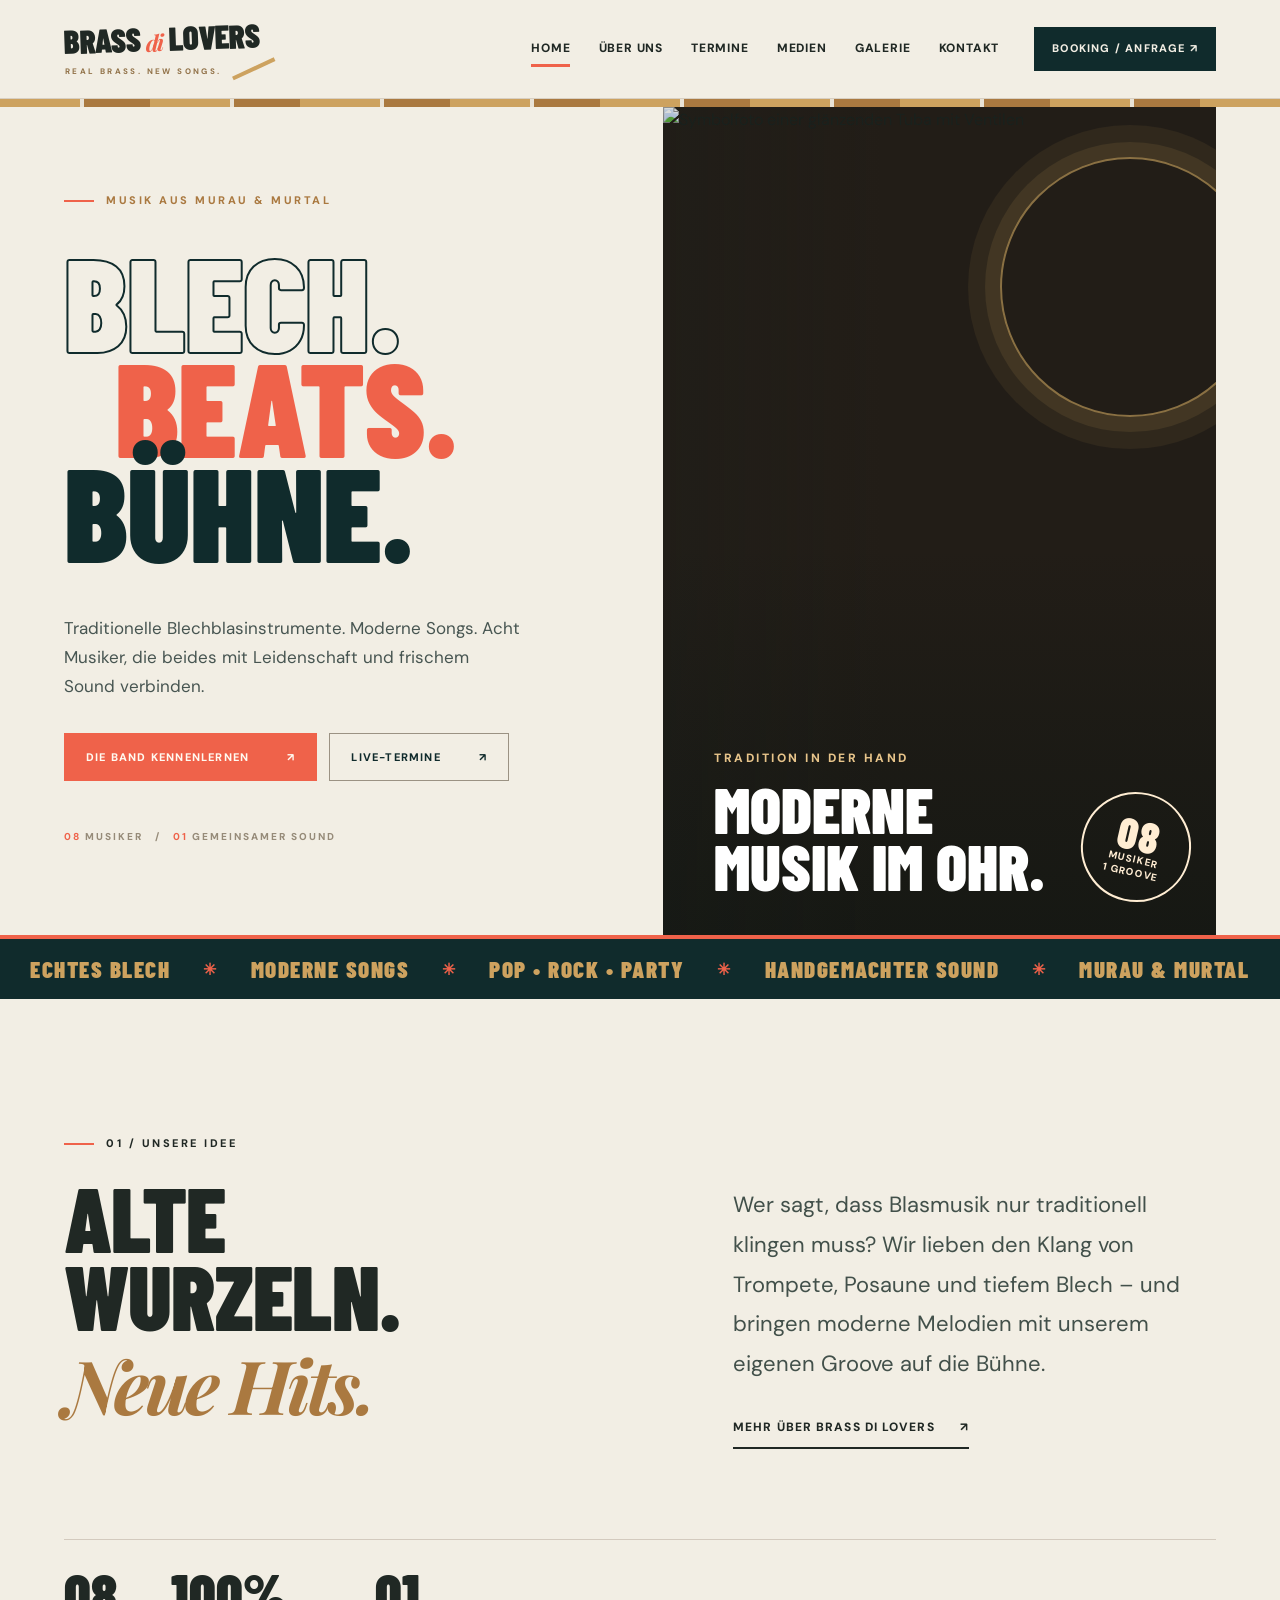
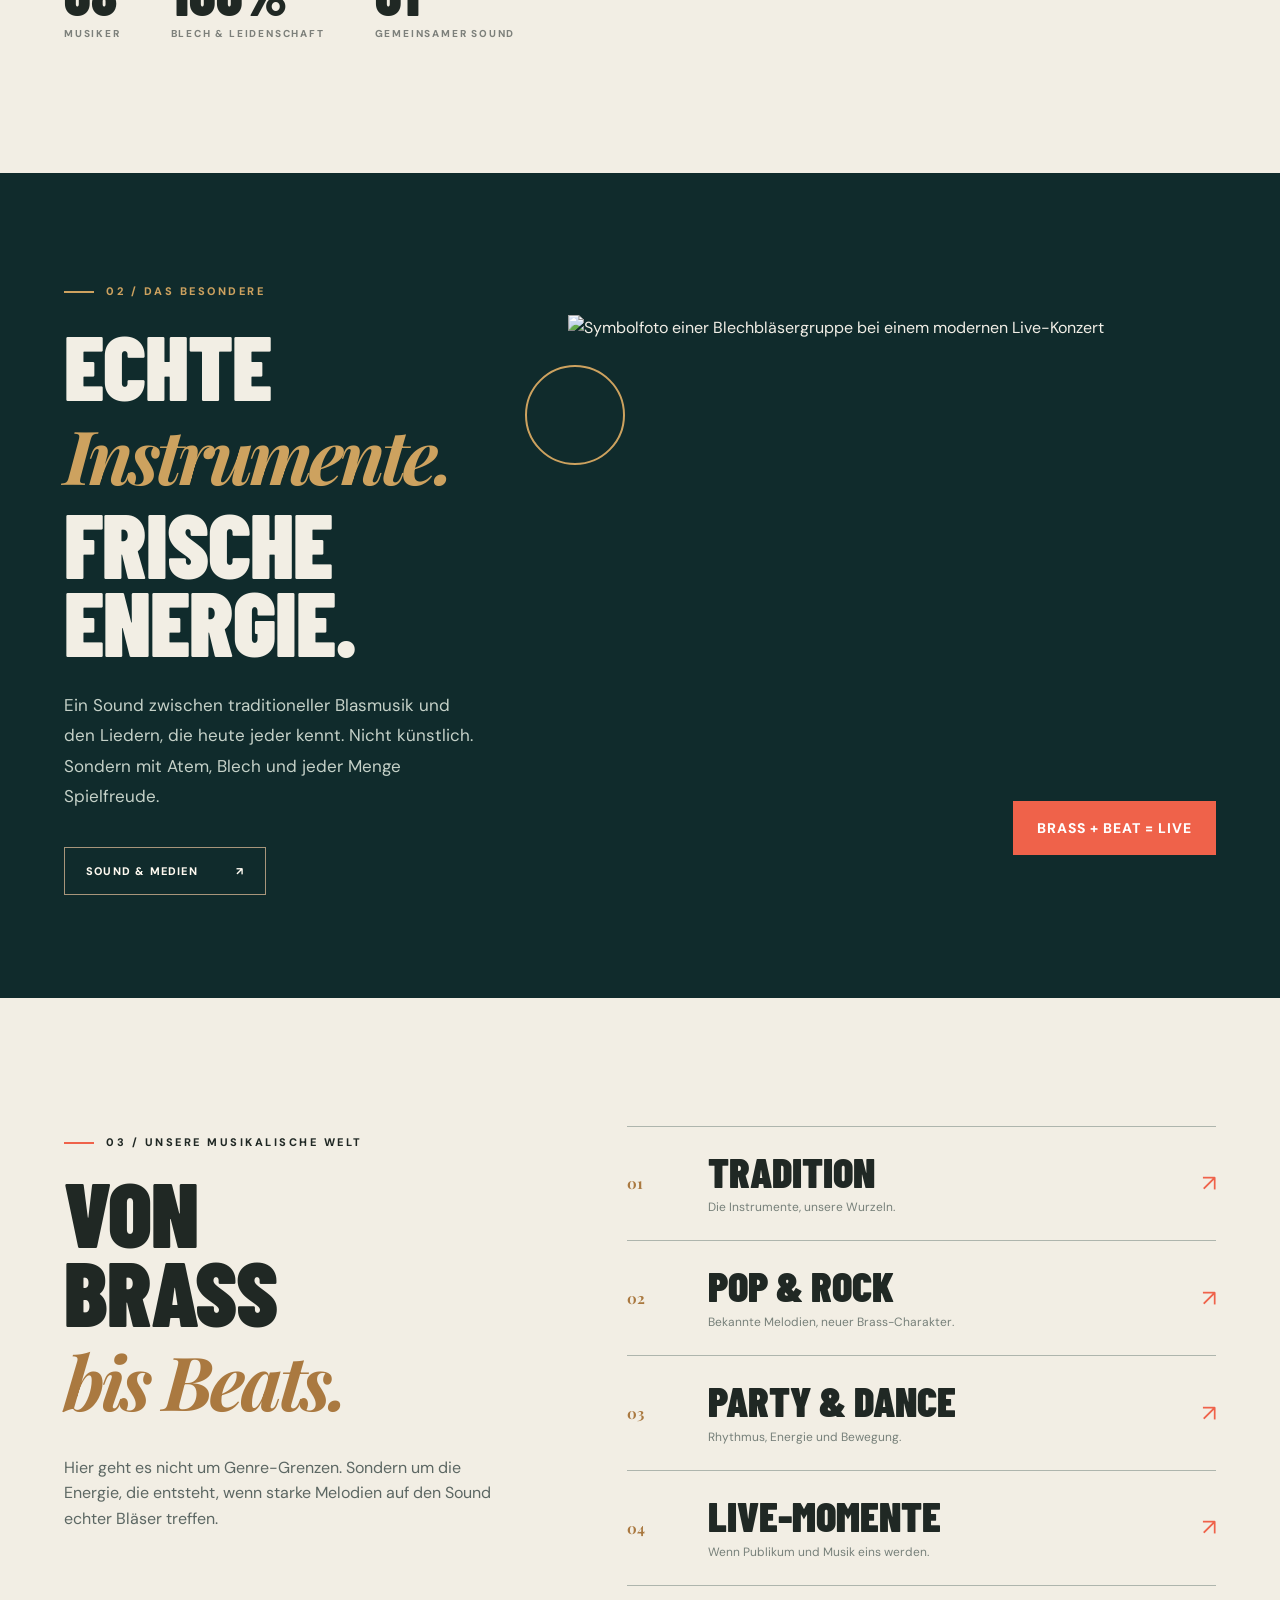
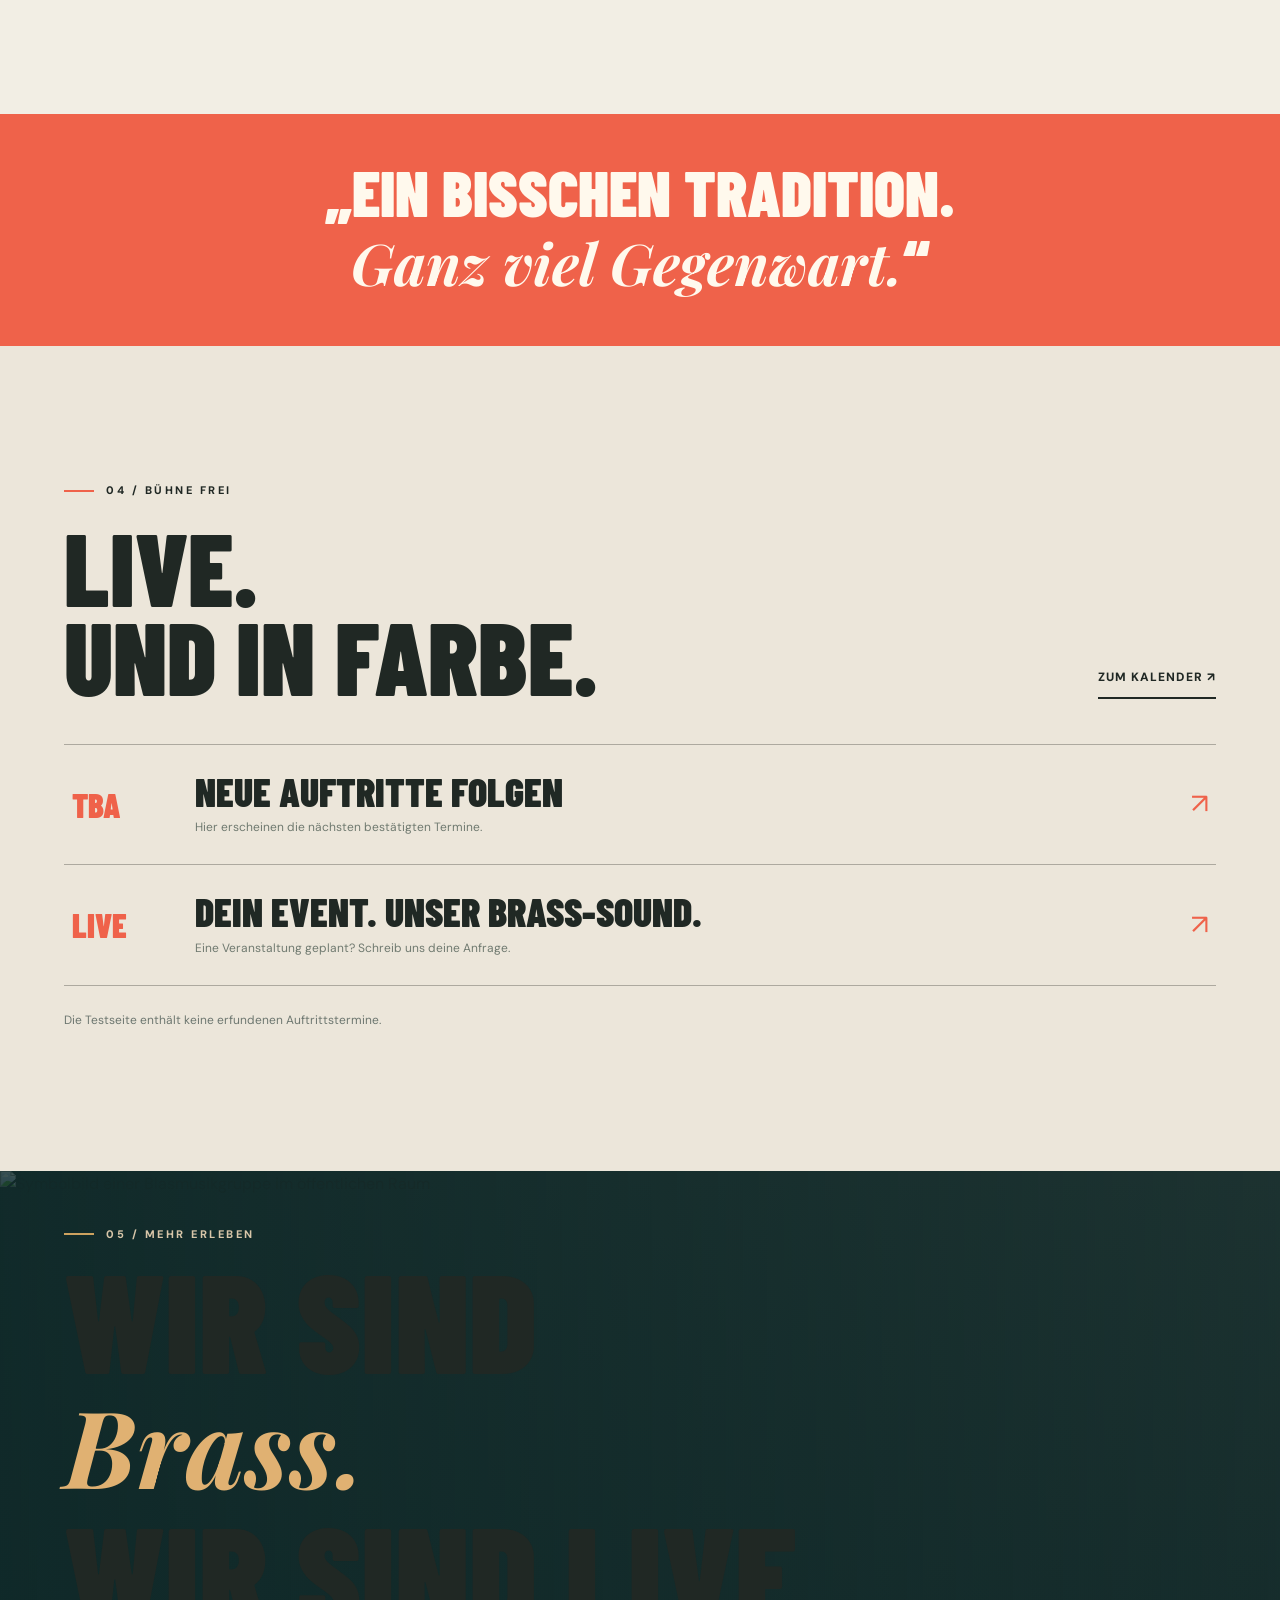
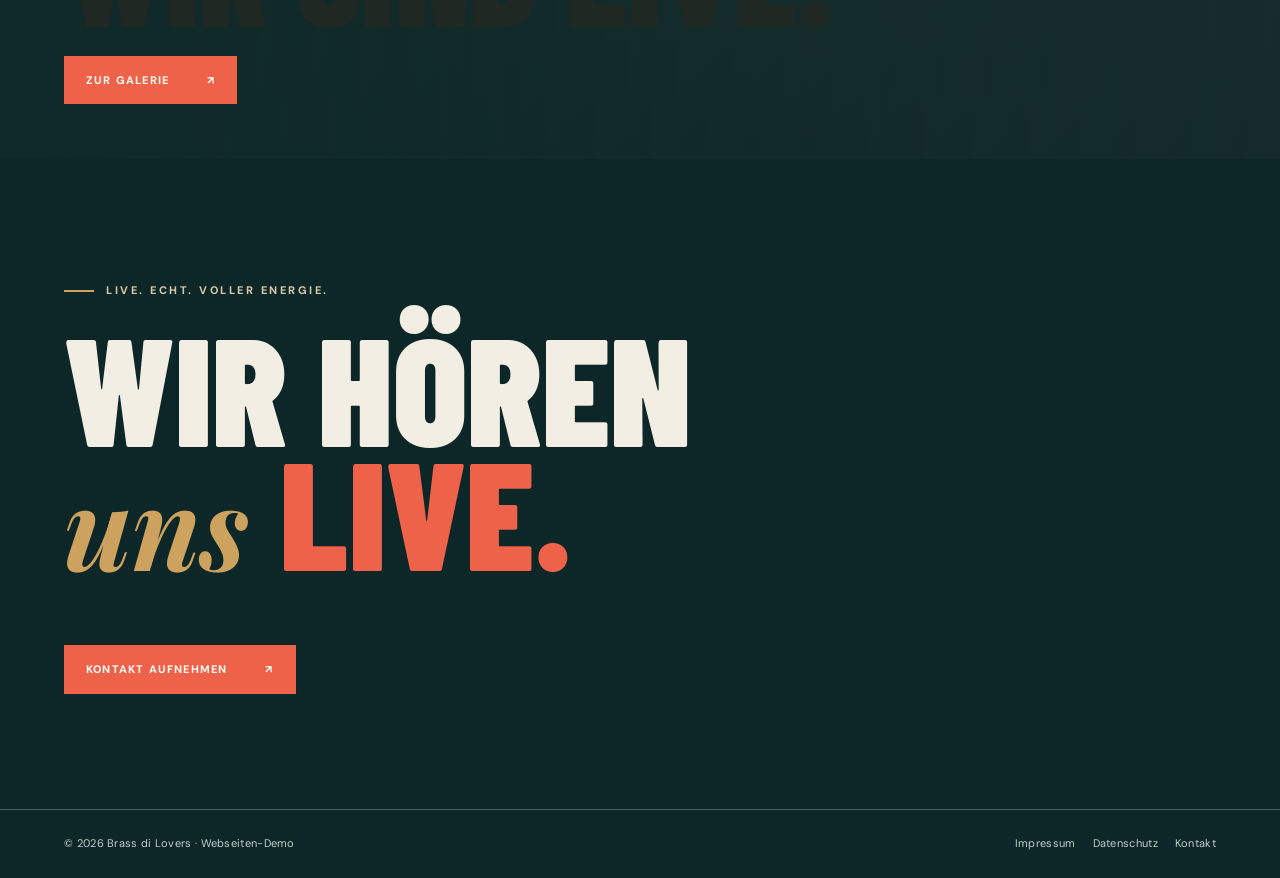
==== commit f5cda5dd: "New Brass di Lovers design: Blech trifft Beats — instruments, pop and modern live energy" ====
--- a/index.html
+++ b/index.html
@@ -1 +1,10 @@
-<!doctype html><html lang="de"><head><meta charset="utf-8"><meta name="viewport" content="width=device-width,initial-scale=1"><meta name="theme-color" content="#101114"><meta name="description" content="Musik aus Murau & Murtal. Brass di Lovers – moderne Blasmusik voller Energie."><title>Start – Brass di Lovers</title><link rel="preconnect" href="https://fonts.googleapis.com"><link rel="preconnect" href="https://fonts.gstatic.com" crossorigin><link rel="preconnect" href="https://images.unsplash.com"><link rel="stylesheet" href="assets/style.css"></head><body><header class="topbar"><div class="topbar-inner"><a class="brand" href="index.html" aria-label="Brass di Lovers Startseite"><span class="brand-symbol" aria-hidden="true">B.</span><span class="brand-wordmark">BRASS <em>DI</em><br>LOVERS</span></a><nav class="nav" id="main-menu" aria-label="Hauptnavigation"><a href="index.html" class="active" aria-current="page">Home</a><a href="ueber-uns.html" >Über uns</a><a href="termine.html" >Termine</a><a href="medien.html" >Medien</a><a href="galerie.html" >Galerie</a><a href="kontakt.html" >Kontakt</a></nav><a class="header-cta" href="kontakt.html">Anfragen ↗</a><button class="menu-toggle" type="button" aria-label="Menü öffnen" aria-controls="main-menu" aria-expanded="false">MENÜ <span class="bars" aria-hidden="true"><b></b><b></b></span></button></div></header><main><section class="hero"><div class="hero-copy"><span class="eyebrow">8 MUSIKER · MURAU & MURTAL</span><h1>BRASS.<br><span>BEATS.</span><br>ENERGIE.</h1><p class="hero-description">Acht Musiker. Ein gemeinsamer Sound. Blasmusik, die Tradition mit neuer Energie verbindet und live besonders gut funktioniert.</p><div class="actions"><a class="button" href="ueber-uns.html">Die Band entdecken <span>↗</span></a><a class="button outline" href="termine.html">Live-Termine <span>↗</span></a></div><div class="hero-index"><strong>01</strong> / 08 — MUSIC FIRST</div></div><div class="hero-media"><img  src="https://images.unsplash.com/photo-1629907451365-6731862a0d32?auto=format&fit=crop&w=1400&q=85" alt="Fotografisches Symbolbild: Saxophon auf einer Bühne" loading="lazy" fetchpriority="high"><div class="image-label"><small>LIVE · LOUD · LOVERS</small>TRADITION MEETS ENERGY</div></div></section><div class="ticker" aria-label="Brass di Lovers – Live Musik aus der Steiermark"><div class="ticker-inner"><span>BLASMUSIK NEU GEDACHT</span><b>✳</b><span>8 MUSIKER</span><b>✳</b><span>100% LEIDENSCHAFT</span><b>✳</b><span>MURAU & MURTAL</span><b>✳</b><span>LIVE ERLEBEN</span></div></div><section class="section-light intro"><div class="wrap"><span class="section-kicker">01 — WER WIR SIND</span><div class="intro-grid"><h2>KEINE <em>HALBEN</em><br>SACHEN.</h2><div class="intro-text"><p>Wir sind die Brass di Lovers. Acht leidenschaftliche Musiker aus Murau und dem Murtal – mit Freude an Blasmusik, neuen Ideen und dem Moment, wenn Musik Menschen zusammenbringt.</p><a class="text-link" href="ueber-uns.html">Mehr über uns <span>↗</span></a></div></div><div class="stats"><div class="stat"><strong>08</strong><span>Musiker</span></div><div class="stat"><strong>01</strong><span>Gemeinsamer Sound</span></div><div class="stat"><strong>∞</strong><span>Leidenschaft</span></div></div></div></section><section class="spotlight"><img  src="https://images.unsplash.com/photo-1493225457124-a3eb161ffa5f?auto=format&fit=crop&w=1400&q=85" alt="Symbolbild einer energiegeladenen Live-Musikveranstaltung" loading="lazy" ><div class="wrap spotlight-inner"><span class="section-kicker">02 — ON STAGE</span><h2>LIVE<br><span class="accent">IST ALLES.</span></h2><a href="medien.html" class="text-link">Musik & Medien ansehen <span>↗</span></a></div></section><section class="agenda"><div class="wrap"><div class="section-head"><div><span class="section-kicker">03 — NEXT UP</span><h2>TERMINE<span class="accent">.</span></h2></div><a class="text-link" href="termine.html">Alle Termine <span>↗</span></a></div><div class="agenda-list"><div class="agenda-row"><span class="date">TBA</span><div><h3>Neue Auftritte folgen</h3><p>Der Kalender wird mit bestätigten Terminen ergänzt.</p></div><span class="arrow" aria-hidden="true">↗</span></div><div class="agenda-row"><span class="date">LIVE</span><div><h3>Für dein Event anfragen</h3><p>Musik für Veranstaltungen und besondere Momente.</p></div><a class="arrow" href="kontakt.html" aria-label="Zur Kontaktseite">↗</a></div></div><p class="agenda-note">Hinweis: Dies ist eine Design-Demo. Es sind noch keine echten Veranstaltungstermine hinterlegt.</p></div></section><section class="feature-grid"><div class="feature-photo"><img  src="https://images.unsplash.com/photo-1773872884430-780cc22ff8a3?auto=format&fit=crop&w=1400&q=85" alt="Symbolbild einer Blasmusikgruppe bei einem Auftritt" loading="lazy" ></div><div class="feature-text"><span class="section-kicker">04 — MOMENTE</span><h2>MEHR<br>ALS <span class="accent">MUSIK.</span></h2><p>Proben, Auftritte, Begegnungen. Ein Blick in die Welt hinter den Tönen.</p><a href="galerie.html" class="button">Galerie entdecken <span>↗</span></a></div></section></main><footer class="footer"><div class="wrap footer-upper"><span class="section-kicker">MUSIK VERBINDET</span><h2>WIR SEHEN<br>UNS <span class="accent">LIVE.</span></h2><a href="kontakt.html" class="button">Kontakt aufnehmen <span>↗</span></a></div><div class="footer-lower"><div class="wrap" style="display:flex;justify-content:space-between;gap:20px;flex-wrap:wrap"><span>© <span data-year>2026</span> BRASS DI LOVERS · DESIGN-DEMO</span><span><a href="impressum.html">Impressum</a><a href="datenschutz.html">Datenschutz</a><a href="kontakt.html">Kontakt</a></span></div></div></footer><script src="assets/script.js"></script></body></html>+<!doctype html><html lang="de"><head><meta charset="utf-8"><meta name="viewport" content="width=device-width,initial-scale=1"><meta name="theme-color" content="#102b2c"><meta name="description" content="Brass di Lovers: traditionelle Blechblasinstrumente treffen moderne Songs – acht Musiker aus Murau und Murtal."><title>Home | Brass di Lovers</title><link rel="preconnect" href="https://fonts.googleapis.com"><link rel="preconnect" href="https://fonts.gstatic.com" crossorigin><link rel="preconnect" href="https://images.unsplash.com"><link rel="stylesheet" href="assets/style.css"></head><body><header class="nav-outer"><div class="site-head container"><a class="brand" href="index.html" aria-label="Brass di Lovers – Startseite"><span class="brand-main">BRASS <em>di</em> LOVERS</span><small>Real brass. New songs.</small></a><nav class="menu" id="main-menu" aria-label="Hauptnavigation"><a href="index.html" aria-current="page">Home</a><a href="ueber-uns.html" >Über uns</a><a href="termine.html" >Termine</a><a href="medien.html" >Medien</a><a href="galerie.html" >Galerie</a><a href="kontakt.html" >Kontakt</a></nav><a class="book-link" href="kontakt.html">Booking / Anfrage ↗</a><button class="menu-toggle" type="button" aria-label="Menü öffnen" aria-controls="main-menu" aria-expanded="false">Menü <i aria-hidden="true"></i></button></div></header><div class="head-rule" aria-hidden="true"></div><main>
+<section class="hero"><div class="container hero-grid"><div class="hero-copy"><span class="eyebrow">Musik aus Murau &amp; Murtal</span><h1 class="hero-title"><span class="outline">BLECH.</span><span class="beat">BEATS.</span><span class="bottom">BÜHNE.</span></h1><p class="hero-description">Traditionelle Blechblasinstrumente. Moderne Songs. Acht Musiker, die beides mit Leidenschaft und frischem Sound verbinden.</p><div class="hero-actions"><a class="btn" href="ueber-uns.html">Die Band kennenlernen <span>↗</span></a><a class="btn ghost" href="termine.html">Live-Termine <span>↗</span></a></div><div class="hero-foot"><b>08</b> Musiker &nbsp; / &nbsp; <b>01</b> gemeinsamer Sound</div></div><div class="hero-art"><img src="https://images.unsplash.com/photo-1549264153-48f39faafc60?auto=format&fit=crop&w=1550&q=85" alt="Symbolfoto einer glänzenden Tuba mit Ventilen"  fetchpriority="high" loading="lazy"><span class="hero-circle" aria-hidden="true"></span><div class="hero-mark"><span class="micro">TRADITION IN DER HAND</span><strong>MODERNE<br>MUSIK IM OHR.</strong></div><div class="hero-stamp"><b>08</b> MUSIKER<br>1 GROOVE</div></div></div></section>
+<div class="marquee" aria-label="Tradition trifft moderne Musik"><div class="marquee-track"><span>ECHTES BLECH</span><span class="dot">✳</span><span>MODERNE SONGS</span><span class="dot">✳</span><span>POP • ROCK • PARTY</span><span class="dot">✳</span><span>HANDGEMACHTER SOUND</span><span class="dot">✳</span><span>MURAU &amp; MURTAL</span></div></div>
+<section class="intro"><div class="container"><span class="eyebrow">01 / Unsere Idee</span><div class="intro-grid"><div><h2 class="editorial-head">ALTE<br>WURZELN.<br><em>Neue Hits.</em></h2></div><div><p class="intro-text">Wer sagt, dass Blasmusik nur traditionell klingen muss? Wir lieben den Klang von Trompete, Posaune und tiefem Blech – und bringen moderne Melodien mit unserem eigenen Groove auf die Bühne.</p><a class="kicker-link" href="ueber-uns.html">Mehr über Brass di Lovers <span>↗</span></a></div></div><div class="keyline"></div><div class="keyfacts"><div class="keyfact"><b>08</b><span>Musiker</span></div><div class="keyfact"><b>100%</b><span>Blech &amp; Leidenschaft</span></div><div class="keyfact"><b>01</b><span>Gemeinsamer Sound</span></div></div></div></section>
+<section class="brassstory"><div class="container brassstory-grid"><div><span class="eyebrow light">02 / Das Besondere</span><h2 class="editorial-head">ECHTE<br><em>Instrumente.</em><br>FRISCHE<br>ENERGIE.</h2><p>Ein Sound zwischen traditioneller Blasmusik und den Liedern, die heute jeder kennt. Nicht künstlich. Sondern mit Atem, Blech und jeder Menge Spielfreude.</p><a class="btn outline-light" href="medien.html">Sound &amp; Medien <span>↗</span></a></div><div class="brassstory-photo"><img src="https://images.unsplash.com/photo-1770366824463-bce510fdec7f?auto=format&fit=crop&w=1600&q=85" alt="Symbolfoto einer Blechbläsergruppe bei einem modernen Live-Konzert"   loading="lazy"><span>BRASS + BEAT = LIVE</span></div></div></section>
+<section class="sound"><div class="container sound-layout"><div><span class="eyebrow">03 / Unsere musikalische Welt</span><h2 class="editorial-head">VON<br>BRASS<br><em>bis Beats.</em></h2><p class="sound-desc">Hier geht es nicht um Genre-Grenzen. Sondern um die Energie, die entsteht, wenn starke Melodien auf den Sound echter Bläser treffen.</p></div><div class="sound-lines"><div class="sound-line"><span class="n">01</span><div><strong>Tradition</strong><small>Die Instrumente, unsere Wurzeln.</small></div><span class="arrow">↗</span></div><div class="sound-line"><span class="n">02</span><div><strong>Pop &amp; Rock</strong><small>Bekannte Melodien, neuer Brass-Charakter.</small></div><span class="arrow">↗</span></div><div class="sound-line"><span class="n">03</span><div><strong>Party &amp; Dance</strong><small>Rhythmus, Energie und Bewegung.</small></div><span class="arrow">↗</span></div><div class="sound-line"><span class="n">04</span><div><strong>Live-Momente</strong><small>Wenn Publikum und Musik eins werden.</small></div><span class="arrow">↗</span></div></div></div></section>
+<section class="quote-band"><div class="container"><p>„EIN BISSCHEN TRADITION.<br><em>Ganz viel Gegenwart.</em>“</p></div></section>
+<section class="events-home"><div class="container"><div class="section-head"><div><span class="eyebrow">04 / Bühne frei</span><h2>LIVE.<br>UND IN FARBE.</h2></div><a class="kicker-link" href="termine.html">Zum Kalender ↗</a></div><div class="event-list"><div class="event-row"><span class="event-date">TBA</span><div><h3 class="event-title">Neue Auftritte folgen</h3><p>Hier erscheinen die nächsten bestätigten Termine.</p></div><span class="event-arrow">↗</span></div><div class="event-row"><span class="event-date">LIVE</span><div><h3 class="event-title">Dein Event. Unser Brass-Sound.</h3><p>Eine Veranstaltung geplant? Schreib uns deine Anfrage.</p></div><a href="kontakt.html" class="event-arrow" aria-label="Kontakt öffnen">↗</a></div></div><p class="small-note">Die Testseite enthält keine erfundenen Auftrittstermine.</p></div></section>
+<section class="image-run"><img src="https://images.unsplash.com/photo-1763026672582-f6b3327b5ee9?auto=format&fit=crop&w=1400&q=85" alt="Symbolbild einer Blasmusikgruppe im öffentlichen Raum"   loading="lazy"><div class="image-run-inner container"><span class="eyebrow light">05 / Mehr erleben</span><h2>WIR SIND<br><em>Brass.</em><br>WIR SIND LIVE.</h2><a class="btn" href="galerie.html">Zur Galerie <span>↗</span></a></div></section>
+</main><footer class="footer"><div class="footer-top container"><span class="eyebrow light">LIVE. ECHT. VOLLER ENERGIE.</span><h2>WIR HÖREN<br><em>uns</em> <span style="color:var(--coral)">LIVE.</span></h2><a class="btn" href="kontakt.html">Kontakt aufnehmen <span>↗</span></a></div><div class="footer-bottom"><div class="container"><span>© <span data-year>2026</span> Brass di Lovers · Webseiten-Demo</span><span><a href="impressum.html">Impressum</a><a href="datenschutz.html">Datenschutz</a><a href="kontakt.html">Kontakt</a></span></div></div></footer><script src="assets/script.js"></script></body></html>
--- a/assets/style.css
+++ b/assets/style.css
@@ -1,19 +1,180 @@
-@import url('https://fonts.googleapis.com/css2?family=Barlow+Condensed:wght@500;600;700;800;900&family=DM+Sans:wght@400;500;600;700;800&display=swap');
-:root{--ink:#101114;--char:#191b1e;--muted:#a8a9ac;--white:#f5f5f0;--accent:#e1ff54;--line:#3e4245;--display:'Barlow Condensed',Impact,'Arial Narrow',sans-serif;--body:'DM Sans',Arial,sans-serif}
-*,*:before,*:after{box-sizing:border-box}html{scroll-behavior:smooth}body{margin:0;background:var(--ink);color:var(--white);font-family:var(--body);-webkit-font-smoothing:antialiased}body.menu-open{overflow:hidden}a{color:inherit;text-decoration:none}button,input,textarea{font:inherit}button{cursor:pointer}img{display:block;max-width:100%}::selection{background:var(--accent);color:var(--ink)}:focus-visible{outline:3px solid var(--accent);outline-offset:4px}
-.topbar{position:relative;z-index:40;background:#101114;border-bottom:1px solid #393b3d}.topbar-inner{max-width:1540px;margin:auto;display:flex;align-items:center;gap:42px;min-height:88px;padding:14px clamp(20px,4vw,68px)}.brand{display:flex;align-items:center;gap:15px;line-height:.86;flex-shrink:0}.brand-symbol{display:grid;place-items:center;width:42px;height:42px;background:var(--accent);color:var(--ink);font:900 19px var(--display);letter-spacing:-1.5px;transform:rotate(-7deg)}.brand-wordmark{font:900 27px/.86 var(--display);letter-spacing:1.1px}.brand-wordmark em{font-style:normal;color:var(--accent)}.nav{margin-left:auto;display:flex;align-items:center;gap:clamp(10px,1.6vw,27px)}.nav a{font-size:12px;font-weight:800;text-transform:uppercase;letter-spacing:1.1px;padding:14px 0;white-space:nowrap;transition:color .2s}.nav a:hover,.nav a.active{color:var(--accent)}.header-cta{border:1px solid var(--accent);color:var(--accent);padding:12px 18px;text-transform:uppercase;letter-spacing:1.4px;font-size:11px;font-weight:800;white-space:nowrap;transition:background .2s,color .2s}.header-cta:hover{background:var(--accent);color:var(--ink)}.menu-toggle{display:none}
-.eyebrow,.section-kicker{font-size:11px;font-weight:800;letter-spacing:2.6px;text-transform:uppercase}.eyebrow:before,.section-kicker:before{content:'';display:inline-block;width:23px;height:2px;background:var(--accent);vertical-align:middle;margin-right:11px}.accent{color:var(--accent)}.hero{max-width:1540px;margin:0 auto;display:grid;grid-template-columns:minmax(0,1.04fr) minmax(0,.96fr);min-height:665px}.hero-copy{position:relative;padding:clamp(55px,8vw,116px) 35px 66px clamp(22px,5vw,75px);display:flex;flex-direction:column;justify-content:center;min-width:0}.hero h1{font:900 clamp(87px,9.4vw,160px)/.76 var(--display);letter-spacing:-1.9px;margin:38px 0 36px;text-transform:uppercase}.hero h1 span{color:var(--accent)}.hero-description{font-size:clamp(16px,1.6vw,19px);line-height:1.75;max-width:470px;color:#d0d1d0;margin:0 0 32px}.actions{display:flex;gap:12px;flex-wrap:wrap}.button{display:inline-flex;align-items:center;gap:27px;justify-content:space-between;padding:16px 19px;background:var(--accent);color:var(--ink);border:1px solid var(--accent);text-transform:uppercase;font-weight:800;letter-spacing:1px;font-size:11px;transition:transform .2s,filter .2s}.button:hover{transform:translateY(-3px);filter:brightness(.95)}.button.outline{background:transparent;color:var(--white);border-color:#686b69}.button.outline:hover{border-color:var(--accent);color:var(--accent)}.hero-media{position:relative;min-height:650px;background:#24201e;overflow:hidden}.hero-media img{width:100%;height:100%;position:absolute;inset:0;object-fit:cover;object-position:49% 44%;filter:saturate(.8) contrast(1.1)}.hero-media:after{content:"";position:absolute;inset:0;background:linear-gradient(0deg,#0f1014a1,transparent 42%),linear-gradient(90deg,#10111455,transparent 32%);pointer-events:none}.hero-media .image-label{position:absolute;z-index:1;bottom:30px;right:35px;text-align:right;font:800 13px var(--body);letter-spacing:3px}.hero-media .image-label small{display:block;color:var(--accent);font-size:10px;margin-bottom:10px}.hero-index{font:800 11px var(--body);letter-spacing:2px;color:#8f9292;position:absolute;left:clamp(22px,5vw,75px);bottom:25px}.hero-index strong{color:var(--accent)}
-.ticker{border-block:1px solid #3b3d3f;background:var(--accent);color:var(--ink);white-space:nowrap;overflow:hidden}.ticker-inner{display:flex;gap:45px;align-items:center;justify-content:space-around;min-width:max-content;padding:14px 32px;font:900 22px var(--display);letter-spacing:2px}.ticker b{font-size:16px}
-.wrap{width:min(100% - 2*clamp(22px,5vw,72px),1385px);margin-inline:auto}.section-light{background:var(--white);color:var(--ink)}.intro{padding:clamp(78px,10vw,145px) 0}.intro-grid{display:grid;grid-template-columns:1.1fr .9fr;gap:clamp(35px,8vw,125px);align-items:start}.intro h2,.section-heading{font:900 clamp(56px,7vw,112px)/.9 var(--display);letter-spacing:-1px;text-transform:uppercase;margin:29px 0 0}.intro h2 em{color:#8b908b;font-style:normal}.intro-text{padding-top:65px}.intro-text p{font-size:clamp(18px,1.9vw,24px);line-height:1.65;margin:0 0 30px}.text-link{display:inline-flex;align-items:center;gap:20px;font-size:12px;letter-spacing:1.5px;font-weight:800;text-transform:uppercase;border-bottom:1px solid currentColor;padding-bottom:10px}.text-link:hover{color:#69770f}.stats{display:flex;gap:clamp(20px,6vw,80px);margin-top:70px;border-top:1px solid #c9cac6;padding-top:30px}.stat strong{font:900 64px var(--display);display:block}.stat span{display:block;text-transform:uppercase;font-weight:800;font-size:10px;letter-spacing:1.2px;color:#67696a}
-.spotlight{position:relative;min-height:560px;display:flex;align-items:flex-end;overflow:hidden;background:#1c1d22}.spotlight img{position:absolute;width:100%;height:100%;inset:0;object-fit:cover;object-position:center 44%;filter:grayscale(.12) brightness(.65)}.spotlight:after{content:'';position:absolute;inset:0;background:linear-gradient(90deg,#111114ce,#10111433),linear-gradient(0deg,#101114ad,transparent 55%)}.spotlight-inner{position:relative;z-index:1;padding-block:80px;width:100%}.spotlight h2{font:900 clamp(78px,11vw,160px)/.78 var(--display);margin:26px 0}.spotlight .text-link:hover{color:var(--accent)}
-.agenda{padding:clamp(72px,9vw,128px) 0}.section-head{display:flex;justify-content:space-between;align-items:end;gap:30px;margin-bottom:42px}.section-head h2{font:900 clamp(60px,8vw,116px)/.85 var(--display);letter-spacing:-1px;margin:20px 0 0;text-transform:uppercase}.agenda-list{border-top:1px solid #47494a}.agenda-row{padding:26px 0;display:grid;grid-template-columns:125px 1fr auto;gap:25px;border-bottom:1px solid #47494a;align-items:center}.agenda-row .date{font:800 26px var(--display);color:var(--accent)}.agenda-row h3{font:800 clamp(26px,3vw,41px)/1 var(--display);text-transform:uppercase;margin:0 0 7px}.agenda-row p{font-size:13px;color:#9a9d9f;margin:0}.agenda-row .arrow{font-size:25px;color:var(--accent)}.agenda-note{font-size:12px;color:#a4a6a8;margin-top:18px}
-.feature-grid{display:grid;grid-template-columns:1.15fr .85fr;min-height:530px;background:#222429}.feature-grid .feature-photo{position:relative;min-height:420px;overflow:hidden}.feature-grid img{position:absolute;inset:0;width:100%;height:100%;object-fit:cover}.feature-grid .feature-text{padding:clamp(40px,7vw,105px);display:flex;flex-direction:column;justify-content:center}.feature-text h2{font:900 clamp(59px,7vw,109px)/.86 var(--display);margin:25px 0}.feature-text p{font-size:16px;line-height:1.75;color:#c4c6c8}
-.page-hero{border-bottom:1px solid var(--line);position:relative;overflow:hidden}.page-hero .wrap{padding-top:clamp(70px,10vw,135px);padding-bottom:clamp(65px,8vw,110px);position:relative;z-index:1}.page-hero h1{font:900 clamp(94px,15vw,215px)/.78 var(--display);letter-spacing:-2px;margin:24px 0 24px;text-transform:uppercase}.page-hero .page-lead{font-size:clamp(17px,2vw,24px);max-width:720px;line-height:1.55;color:#c3c5c5}.page-hero .bg-mark{position:absolute;font:900 45vw var(--display);color:#ffffff07;right:-5vw;top:-14vw;pointer-events:none}.content-section{padding:clamp(66px,8vw,115px) 0}.content-section h2{font:900 clamp(55px,7vw,100px)/.9 var(--display);text-transform:uppercase;margin:17px 0 24px}.content-section p{line-height:1.75;color:#c7c9ca}.content-section p.lead{font-size:clamp(18px,2vw,26px);line-height:1.55}.split-layout{display:grid;grid-template-columns:.9fr 1.1fr;gap:clamp(30px,7vw,100px);align-items:center}.split-layout.reverse{grid-template-columns:1.1fr .9fr}.editorial-photo{aspect-ratio:4/5;width:100%;object-fit:cover;filter:saturate(.8)}.image-caption{font-size:11px;color:#85888b;margin:12px 0 0}.number-line{border-top:1px solid #525455;margin:30px 0;padding-top:15px;font-size:11px;letter-spacing:2px;color:var(--accent);font-weight:800}
-.gallery-grid{display:grid;grid-template-columns:1.1fr .8fr .8fr;gap:12px}.gallery-grid button{padding:0;border:0;background:#26282c;overflow:hidden;position:relative;color:white;min-height:260px}.gallery-grid button:first-child{grid-row:span 2}.gallery-grid img{width:100%;height:100%;object-fit:cover;min-height:100%;transition:transform .4s;filter:saturate(.7)}.gallery-grid button:hover img{transform:scale(1.05)}.gallery-grid figcaption{position:absolute;left:18px;bottom:16px;background:#101114df;color:var(--white);font-size:11px;text-transform:uppercase;letter-spacing:1.2px;padding:8px 11px}.gallery-grid figure{margin:0;width:100%;height:100%}
-.empty-stage{border:1px solid #505357;padding:clamp(35px,6vw,80px);position:relative;overflow:hidden}.empty-stage .large-number{font:900 clamp(85px,14vw,190px)/.9 var(--display);color:#303438}.empty-stage h2{position:relative;z-index:1;margin-top:-25px}.media-list{display:grid;grid-template-columns:1fr 1fr;gap:24px}.media-tile img{width:100%;height:330px;object-fit:cover;filter:grayscale(.3)}.media-tile h3{font:900 39px var(--display);text-transform:uppercase;margin:18px 0 3px}.media-tile p{margin:0;color:#aeb0b2;font-size:13px}
-.contact-layout{display:grid;grid-template-columns:.7fr 1.3fr;gap:clamp(35px,8vw,100px)}.form-row{display:grid;grid-template-columns:1fr 1fr;gap:18px}.field{display:block;margin-bottom:21px}.field span{display:block;margin-bottom:9px;font-size:11px;text-transform:uppercase;letter-spacing:2px;font-weight:800}.field input,.field textarea{width:100%;padding:15px 17px;background:#222428;border:1px solid #55575b;color:white;border-radius:0}.field input:focus,.field textarea:focus{border-color:var(--accent);outline:none}.form-status{margin-top:15px;font-size:14px;color:var(--accent)}.legal{max-width:810px}.legal h2{font:900 40px var(--display)}.legal a{color:var(--accent);text-decoration:underline}dialog{border:1px solid #56585b;max-width:min(95vw,1080px);max-height:92vh;background:#121316;color:white;padding:14px}dialog::backdrop{background:#000c}dialog img{display:block;max-height:78vh;width:auto;max-width:100%;object-fit:contain}.close-dialog{display:block;margin-left:auto;margin-bottom:10px;background:var(--accent);border:0;color:var(--ink);padding:9px 14px;font-weight:800}
-.footer{background:#090a0b;border-top:1px solid #3d3e40}.footer-upper{padding:85px 0 70px}.footer-upper h2{font:900 clamp(72px,12vw,172px)/.82 var(--display);text-transform:uppercase;margin:20px 0 45px}.footer-lower{border-top:1px solid #3a3d3d;padding:23px 0;display:flex;justify-content:space-between;gap:20px;align-items:center;font-size:11px;color:#a6a7a9}.footer-lower a{margin-left:15px}.footer-lower a:hover{color:var(--accent)}.credit{color:#777c80;font-size:11px;line-height:1.8}
-@media(max-width:1080px){.topbar-inner{gap:20px}.nav{gap:13px}.nav a{font-size:11px}.header-cta{padding:10px 12px}.hero h1{font-size:clamp(78px,9vw,125px)}.hero{min-height:570px}.hero-media{min-height:570px}}
-@media(max-width:790px){.topbar-inner{min-height:76px;padding:11px 20px}.brand-wordmark{font-size:24px}.brand-symbol{width:39px;height:39px}.menu-toggle{display:flex;margin-left:auto;align-items:center;gap:10px;border:1px solid #55585a;background:transparent;color:var(--white);padding:11px 13px;font-size:11px;font-weight:800;letter-spacing:1.3px;text-transform:uppercase}.menu-toggle .bars{display:flex;flex-direction:column;gap:4px}.menu-toggle .bars b{width:16px;height:2px;background:var(--accent)}.nav{display:none;position:absolute;top:100%;left:0;right:0;background:#17191c;padding:20px 24px 30px;flex-direction:column;align-items:stretch;gap:0;border-bottom:2px solid var(--accent);box-shadow:0 15px 28px #0009}.nav.open{display:flex}.nav a{font-size:18px;letter-spacing:1.2px;padding:15px 0;border-bottom:1px solid #393b3d}.header-cta{display:none}.hero{grid-template-columns:1fr}.hero-copy{min-height:495px;padding:80px 22px 90px}.hero h1{font-size:clamp(80px,14vw,130px)}.hero-index{left:22px}.hero-media{min-height:380px}.intro-grid,.split-layout,.split-layout.reverse,.contact-layout{grid-template-columns:1fr}.intro-text{padding-top:0}.stats{margin-top:38px}.feature-grid{grid-template-columns:1fr}.feature-grid .feature-photo{min-height:350px}.feature-grid .feature-text{padding:52px 25px 63px}.gallery-grid{grid-template-columns:1fr 1fr}.gallery-grid button:first-child{grid-row:span 1;grid-column:span 2;min-height:380px}.section-head{align-items:start;flex-direction:column}.footer-upper{padding:65px 0}}
-@media(max-width:520px){.hero-copy{min-height:450px;padding:66px 22px 85px}.hero h1{font-size:clamp(72px,18vw,95px);margin:32px 0 28px}.hero-description{font-size:15px}.hero-media{min-height:340px}.hero-media .image-label{right:19px;bottom:19px}.ticker-inner{gap:28px;font-size:18px}.intro h2,.section-heading{font-size:clamp(56px,14vw,78px)}.intro{padding:70px 0}.intro-text p{font-size:19px}.stats{gap:22px;flex-wrap:wrap}.stat strong{font-size:53px}.agenda-row{grid-template-columns:68px 1fr 18px;gap:10px}.agenda-row .date{font-size:18px}.agenda-row h3{font-size:27px}.agenda-row p{font-size:11px}.spotlight{min-height:440px}.spotlight h2{font-size:clamp(69px,16vw,100px)}.page-hero h1{font-size:clamp(87px,20vw,128px)}.page-hero .wrap{padding-top:76px;padding-bottom:70px}.form-row,.media-list{grid-template-columns:1fr}.gallery-grid{gap:8px}.gallery-grid button{min-height:190px}.gallery-grid button:first-child{min-height:240px}.gallery-grid figcaption{font-size:9px;left:7px;bottom:7px}.footer-upper h2{font-size:clamp(70px,16vw,110px)}.footer-lower{flex-direction:column;align-items:flex-start}.footer-lower a{margin:0 13px 0 0}.brand-wordmark{font-size:22px}.brand-symbol{width:35px;height:35px}}
-@media(prefers-reduced-motion:reduce){*,*:before,*:after{transition:none!important;scroll-behavior:auto!important}}+
+@import url('https://fonts.googleapis.com/css2?family=Barlow+Condensed:wght@500;600;700;800;900&family=DM+Sans:wght@400;500;600;700;800&family=Playfair+Display:ital,wght@0,600;0,700;1,600;1,700&display=swap');
+:root{--cream:#f2eee4;--cream2:#e9e3d7;--petrol:#102b2c;--petrol2:#193e3f;--brass:#cda25f;--brass-dark:#aa7940;--coral:#ef624a;--black:#202824;--muted:#53605d;--line:#d3cabe;--white:#fffaf1;--display:'Barlow Condensed',Impact,'Arial Narrow',sans-serif;--serif:'Playfair Display',Georgia,serif;--body:'DM Sans',Arial,sans-serif}
+*,*:before,*:after{box-sizing:border-box}
+html{scroll-behavior:smooth}
+body{margin:0;font:400 16px/1.6 var(--body);background:var(--cream);color:var(--black);-webkit-font-smoothing:antialiased}
+body.nav-locked{overflow:hidden}
+a{color:inherit;text-decoration:none}
+button,input,textarea{font:inherit}
+button{cursor:pointer}
+img{display:block;max-width:100%}
+::selection{background:var(--brass);color:var(--petrol)}
+:focus-visible{outline:3px solid var(--coral);outline-offset:3px}
+.container{width:min(100% - 2*clamp(22px,5vw,72px),1340px);margin-inline:auto}
+.nav-outer{background:var(--cream);position:relative;z-index:40;border-bottom:1px solid #d8cfc2}
+.site-head{min-height:98px;display:flex;gap:35px;align-items:center}
+.brand{display:flex;flex-direction:column;line-height:.82;flex-shrink:0;position:relative;transform:rotate(-2deg)}
+.brand .brand-main{font:900 clamp(27px,2.6vw,38px)/.85 var(--display);letter-spacing:-.6px}
+.brand .brand-main em{font:italic 700 .68em var(--serif);color:var(--coral);text-transform:lowercase;letter-spacing:-2px}
+.brand small{font-size:8px;text-transform:uppercase;letter-spacing:2.4px;font-weight:800;color:#92734a;margin-top:11px;transform:rotate(2deg)}
+.brand:after{content:'';height:4px;width:46px;background:var(--brass);position:absolute;bottom:1px;right:-17px;transform:rotate(-23deg)}
+.menu{display:flex;margin-left:auto;align-items:center;gap:clamp(13px,2.2vw,31px)}
+.menu a{font-size:12px;letter-spacing:.8px;font-weight:800;text-transform:uppercase;padding:20px 0;position:relative;white-space:nowrap}
+.menu a:after{content:'';position:absolute;height:3px;background:var(--coral);bottom:12px;left:0;right:100%;transition:right .2s}
+.menu a:hover:after,.menu a[aria-current=page]:after{right:0}
+.book-link{padding:13px 18px;white-space:nowrap;background:var(--petrol);color:var(--cream);font-weight:800;font-size:11px;letter-spacing:1.2px;text-transform:uppercase;transition:background .2s}
+.book-link:hover{background:var(--coral)}
+.menu-toggle{display:none}
+.head-rule{height:8px;background:repeating-linear-gradient(90deg,var(--brass) 0 80px,var(--cream2) 80px 84px,var(--brass-dark) 84px 150px)}
+.eyebrow{font-size:11px;font-weight:800;letter-spacing:2.5px;text-transform:uppercase;display:inline-flex;align-items:center;gap:12px}
+.eyebrow:before{content:'';width:30px;height:2px;background:var(--coral)}
+.eyebrow.light{color:#d8c6a9}
+.eyebrow.light:before{background:var(--brass)}
+.btn{display:inline-flex;align-items:center;justify-content:space-between;gap:38px;background:var(--coral);border:1px solid var(--coral);color:#fffaf1;padding:16px 21px;text-transform:uppercase;font-weight:800;font-size:11px;letter-spacing:1.2px;line-height:1.3;transition:transform .2s,background .2s}
+.btn:hover{transform:translateY(-3px);background:#db4f3c}
+.btn.dark{background:var(--petrol);border-color:var(--petrol);color:var(--cream)}
+.btn.dark:hover{background:#285151}
+.btn.ghost{background:transparent;border-color:#9b9283;color:var(--petrol)}
+.btn.ghost:hover{background:#e4dccc}
+.btn.outline-light{background:transparent;color:var(--white);border-color:#a7957b}
+.btn.outline-light:hover{background:#ffffff12}
+.hero{background:var(--cream);position:relative}
+.hero-grid{display:grid;grid-template-columns:1.04fr .96fr;min-height:715px}
+.hero-copy{position:relative;z-index:2;padding:85px 20px 90px 0;display:flex;flex-direction:column;justify-content:center}
+.hero-copy .eyebrow{color:var(--brass-dark)}
+.hero-title{font:900 clamp(93px,10.4vw,168px)/.79 var(--display);letter-spacing:-1px;text-transform:uppercase;margin:38px 0 34px}
+.hero-title .outline{display:block;color:transparent;-webkit-text-stroke:2px var(--petrol)}
+.hero-title .beat{display:block;color:var(--coral);padding-left:clamp(20px,4vw,62px)}
+.hero-title .bottom{display:block;color:var(--petrol)}
+.hero-description{max-width:460px;font-size:17px;line-height:1.7;color:#475551;margin-bottom:32px}
+.hero-actions{display:flex;gap:12px;flex-wrap:wrap}
+.hero-foot{font-size:10px;font-weight:800;letter-spacing:2px;color:#968b79;margin-top:48px;text-transform:uppercase}
+.hero-foot b{color:var(--coral)}
+.hero-art{position:relative;min-height:630px;overflow:hidden;background:#221d17}
+.hero-art>img{position:absolute;inset:0;width:100%;height:100%;object-fit:cover;object-position:52% 40%;filter:contrast(1.08) saturate(.92)}
+.hero-art:before{content:'';z-index:1;position:absolute;inset:0;background:linear-gradient(90deg,#171f1c2a,transparent 40%),linear-gradient(0deg,#111612b3,transparent 47%);pointer-events:none}
+.hero-circle{position:absolute;width:min(23vw,260px);aspect-ratio:1;border:2px solid #e5b96a88;right:-8%;top:6%;border-radius:50%;z-index:2;box-shadow:0 0 0 15px #e5b96a18,0 0 0 32px #e5b96a12}
+.hero-mark{position:absolute;z-index:3;left:clamp(19px,4vw,52px);bottom:40px;color:#fff;max-width:420px}
+.hero-mark .micro{font:800 12px var(--body);letter-spacing:2.5px;text-transform:uppercase;color:#e7c48a}
+.hero-mark strong{display:block;font:900 clamp(40px,5vw,72px)/.9 var(--display);text-transform:uppercase;margin-top:10px}
+.hero-stamp{position:absolute;z-index:4;right:25px;bottom:33px;width:110px;height:110px;display:flex;flex-direction:column;align-items:center;justify-content:center;border-radius:50%;border:2px solid #ffedd3;color:#ffedd3;transform:rotate(13deg);font:800 10px var(--body);letter-spacing:1px;text-align:center}
+.hero-stamp b{font:900 43px/.9 var(--display)}
+.marquee{background:var(--petrol);color:var(--brass);overflow:hidden;white-space:nowrap;border-top:4px solid var(--coral)}
+.marquee-track{padding:16px 26px;display:flex;gap:24px;min-width:max-content;align-items:center;justify-content:space-around;font:900 23px var(--display);letter-spacing:1.5px;text-transform:uppercase}
+.marquee-track .dot{color:var(--coral);font-size:16px}
+.intro{padding:clamp(75px,10vw,142px) 0;background:var(--cream)}
+.intro-grid{display:grid;grid-template-columns:1.08fr .92fr;gap:clamp(38px,8vw,120px);align-items:center}
+.editorial-head{font:900 clamp(67px,7.1vw,115px)/.86 var(--display);letter-spacing:-1px;text-transform:uppercase;margin:25px 0}
+.editorial-head em{font:italic 700 .82em var(--serif);text-transform:none;letter-spacing:-4px;color:var(--brass-dark)}
+.intro-text{font-size:clamp(18px,1.85vw,22px);line-height:1.8;color:#42504a;margin-bottom:30px}
+.kicker-link{font-size:12px;letter-spacing:1.1px;text-transform:uppercase;font-weight:800;display:inline-flex;align-items:center;gap:25px;padding-bottom:9px;border-bottom:2px solid currentColor}
+.kicker-link:hover{color:var(--coral)}
+.keyline{height:1px;background:var(--line);margin-top:80px}
+.keyfacts{display:flex;gap:50px;padding-top:27px;flex-wrap:wrap}
+.keyfact b{display:block;font:900 58px/.9 var(--display)}
+.keyfact span{font:800 10px var(--body);letter-spacing:1.8px;text-transform:uppercase;color:#7d807b}
+.brassstory{background:var(--petrol);color:var(--cream);padding:clamp(74px,8vw,120px) 0}
+.brassstory-grid{display:grid;grid-template-columns:.78fr 1.22fr;align-items:center;gap:clamp(40px,7vw,95px)}
+.brassstory .eyebrow{color:var(--brass)}
+.brassstory .editorial-head{margin-bottom:29px}
+.brassstory .editorial-head em{color:var(--brass)}
+.brassstory p{max-width:420px;font-size:17px;color:#c5d1c8;line-height:1.8;margin-bottom:35px}
+.brassstory-photo{min-height:540px;position:relative}
+.brassstory-photo img{width:100%;height:100%;position:absolute;inset:0;object-fit:cover;object-position:center;filter:saturate(.8)}
+.brassstory-photo:before{position:absolute;z-index:2;content:'';width:100px;height:100px;border:2px solid var(--brass);border-radius:50%;left:-43px;top:50px}
+.brassstory-photo span{position:absolute;z-index:3;bottom:0;right:0;padding:18px 24px;background:var(--coral);color:#fff;font:800 14px var(--body);text-transform:uppercase;letter-spacing:1px}
+.sound{padding:clamp(78px,10vw,130px) 0;background:var(--cream)}
+.sound-layout{display:grid;grid-template-columns:.88fr 1.12fr;gap:clamp(40px,8vw,100px)}
+.sound .editorial-head{margin-top:22px}
+.sound-desc{font-size:16px;color:#5c6763;max-width:430px}
+.sound-lines{border-top:1px solid #aeb5ad}
+.sound-line{display:grid;grid-template-columns:65px 1fr 50px;gap:16px;align-items:center;border-bottom:1px solid #aeb5ad;padding:23px 0}
+.sound-line .n{font:700 15px var(--serif);color:var(--brass-dark)}
+.sound-line strong{font:900 clamp(34px,3.3vw,52px)/1 var(--display);text-transform:uppercase}
+.sound-line .arrow{font-size:23px;color:var(--coral);text-align:right}
+.sound-line small{display:block;color:#77807a;font-size:12px;margin-top:3px}
+.quote-band{background:var(--coral);color:#fff9ed;padding:46px 0}
+.quote-band p{margin:0;font:900 clamp(31px,5vw,66px)/1 var(--display);text-align:center;text-transform:uppercase}
+.quote-band em{font:italic 700 .9em var(--serif);text-transform:none}
+.events-home{background:#ece6da;padding:clamp(75px,10vw,135px) 0}
+.section-head{display:flex;justify-content:space-between;align-items:end;gap:25px;margin-bottom:45px}
+.section-head h2{margin:23px 0 0;font:900 clamp(63px,8vw,118px)/.86 var(--display);text-transform:uppercase}
+.event-list{border-top:1px solid #ada99f}
+.event-row{display:grid;grid-template-columns:95px 1fr auto;align-items:center;gap:28px;padding:27px 8px;border-bottom:1px solid #ada99f}
+.event-date{font:900 33px var(--display);color:var(--coral)}
+.event-title{font:900 clamp(29px,3.1vw,45px)/1 var(--display);text-transform:uppercase;margin:0}
+.event-row p{font-size:12px;color:#707a70;margin:7px 0 0}
+.event-arrow{font-size:28px;color:var(--coral)}
+.small-note{font-size:12px;color:#6d7770;margin-top:25px}
+.image-run{position:relative;min-height:550px;background:#1e302e;overflow:hidden}
+.image-run img{width:100%;height:100%;position:absolute;inset:0;object-fit:cover;object-position:center 48%}
+.image-run:before{content:'';inset:0;position:absolute;z-index:1;background:linear-gradient(90deg,#0e2929cf,#153a3933),linear-gradient(0deg,#0e2223a9,transparent)}
+.image-run-inner{position:relative;z-index:2;min-height:550px;display:flex;flex-direction:column;align-items:flex-start;justify-content:flex-end;padding-block:55px}
+.image-run h2{font:900 clamp(74px,11vw,150px)/.78 var(--display);margin:20px 0 30px;text-transform:uppercase}
+.image-run h2 em{font:italic 700 .76em var(--serif);text-transform:none;color:#e0b172}
+.page-hero{background:var(--petrol);color:var(--cream);position:relative;overflow:hidden}
+.page-hero:after{content:'';position:absolute;width:400px;height:400px;border:1px solid #c79a5e55;border-radius:50%;right:-120px;top:-190px;box-shadow:0 0 0 45px #c79a5e0d,0 0 0 100px #c79a5e07;pointer-events:none}
+.page-hero-inner{padding:clamp(75px,10vw,135px) 0 clamp(70px,10vw,130px);position:relative;z-index:1}
+.page-hero h1{font:900 clamp(88px,14vw,192px)/.82 var(--display);text-transform:uppercase;margin:26px 0 24px;letter-spacing:-2px}
+.page-hero h1 em{font:italic 700 .78em var(--serif);color:var(--brass);text-transform:none}
+.page-hero p{font-size:clamp(18px,2vw,24px);max-width:720px;color:#c3d2c9;line-height:1.6;margin:0}
+.content{padding:clamp(75px,9vw,125px) 0}
+.split{display:grid;grid-template-columns:.9fr 1.1fr;gap:clamp(35px,7vw,100px);align-items:center}
+.split .editorial-head{margin-top:20px}
+.split p{font-size:17px;line-height:1.85;color:#505f58}
+.split .lead{font-size:clamp(18px,2vw,24px);color:var(--petrol);line-height:1.65}
+.split-photo{width:100%;aspect-ratio:4/5;object-fit:cover;filter:saturate(.86)}
+.caption{font-size:12px!important;color:#748078!important;margin-top:12px}
+.chapter{padding:80px 0;background:#eae3d7}
+.chapter h2{font:900 clamp(52px,7vw,105px)/.91 var(--display);text-transform:uppercase;margin:20px 0}
+.chapter .big-copy{font:italic 600 clamp(22px,3vw,43px)/1.5 var(--serif);max-width:900px}
+.chapter .columns{display:grid;grid-template-columns:repeat(3,1fr);gap:40px;margin-top:45px}
+.chapter .columns>div{border-top:2px solid var(--brass);padding-top:17px}
+.chapter .columns b{font:900 38px var(--display)}
+.chapter .columns p{font-size:14px;line-height:1.7}
+.empty-cal{background:var(--cream2);border-left:8px solid var(--coral);padding:clamp(32px,6vw,70px)}
+.empty-cal strong{display:block;font:900 clamp(70px,11vw,135px)/.87 var(--display);text-transform:uppercase;margin:12px 0 28px}
+.empty-cal p{max-width:700px;font-size:18px;line-height:1.8;color:#51605a}
+.media-grid{display:grid;grid-template-columns:1fr 1fr;gap:22px}
+.media-item{background:var(--petrol);color:var(--cream)}
+.media-item img{width:100%;height:350px;object-fit:cover}
+.media-item .text{padding:25px 27px 32px}
+.media-item h3{font:900 40px/1 var(--display);margin:7px 0 11px;text-transform:uppercase}
+.media-item p{font-size:14px;color:#c1d0c5;margin:0}
+.gallery-grid{display:grid;grid-template-columns:1.1fr .9fr .9fr;gap:14px}
+.gallery-grid button{border:0;padding:0;background:#132d2d;position:relative;min-height:280px;overflow:hidden}
+.gallery-grid button:first-child{grid-row:span 2}
+.gallery-grid img{width:100%;height:100%;position:absolute;inset:0;object-fit:cover;transition:transform .35s}
+.gallery-grid button:hover img{transform:scale(1.045)}
+.gallery-grid .label{position:absolute;left:17px;bottom:17px;color:#fff;background:#173232d9;padding:8px 12px;font:800 11px var(--body);letter-spacing:1px;text-transform:uppercase}
+dialog{background:#0e2223;color:#fff;border:1px solid #466460;max-width:min(95vw,1080px);max-height:92vh;padding:12px}
+dialog::backdrop{background:#001512dd}
+dialog img{max-width:100%;max-height:77vh;object-fit:contain}
+.close-modal{display:block;margin:0 0 10px auto;border:0;background:var(--coral);color:#fff;padding:9px 15px;font-weight:800}
+.contact-grid{display:grid;grid-template-columns:.82fr 1.18fr;gap:clamp(40px,8vw,120px)}
+.contact-grid h2{font:900 clamp(65px,8vw,112px)/.86 var(--display);text-transform:uppercase;margin:20px 0}
+.contact-grid p{font-size:16px;color:#52605a}
+.contact-grid form{border-top:3px solid var(--brass);padding-top:35px}
+.form-row{display:grid;grid-template-columns:1fr 1fr;gap:19px}
+.field{display:block;margin-bottom:21px}
+.field span{display:block;text-transform:uppercase;letter-spacing:1px;font-size:11px;font-weight:800;margin-bottom:10px;color:#52615c}
+.field input,.field textarea{width:100%;padding:14px 16px;background:#fffcf5;border:1px solid #b9b6ac;border-radius:0;color:var(--petrol)}
+.field input:focus,.field textarea:focus{outline:none;border-color:var(--coral);box-shadow:0 0 0 2px #ef624a22}
+.form-status{color:#216a55;font-size:14px}
+.legal{max-width:860px}
+.legal h2{font:900 46px var(--display);text-transform:uppercase}
+.legal p{font-size:16px;line-height:1.8;color:#53615a}
+.legal a{text-decoration:underline;color:#a35232}
+.footer{background:#0d2728;color:var(--cream)}
+.footer-top{padding:clamp(73px,9vw,140px) 0}
+.footer-top h2{font:900 clamp(73px,12vw,158px)/.81 var(--display);text-transform:uppercase;margin:24px 0 45px}
+.footer-top h2 em{font:italic 700 .74em var(--serif);text-transform:none;color:var(--brass)}
+.footer-bottom{border-top:1px solid #446263;padding:25px 0;color:#c3d0c9;font-size:11px;letter-spacing:.3px}
+.footer-bottom .container{display:flex;align-items:center;justify-content:space-between;gap:20px;flex-wrap:wrap}
+.footer-bottom a{margin-left:17px}
+.footer-bottom a:hover{color:var(--brass)}
+@media(max-width:1050px){.site-head{gap:18px}.menu{gap:15px}.menu a{font-size:11px}.book-link{padding:11px}.hero-title{font-size:clamp(89px,10.2vw,135px)}.hero-grid{min-height:625px}.hero-art{min-height:600px}}
+@media(max-width:850px){.site-head{min-height:82px}.book-link{display:none}.menu-toggle{display:flex;margin-left:auto;align-items:center;gap:12px;padding:9px 13px;border:1px solid #aca390;background:transparent;color:var(--petrol);font-size:11px;font-weight:800;letter-spacing:1.4px;text-transform:uppercase}.menu-toggle i{display:block;width:18px;height:2px;background:var(--coral);box-shadow:0 6px var(--coral),0 -6px var(--coral)}.menu{position:absolute;display:none;top:100%;left:0;right:0;margin:0;padding:14px 24px 25px;background:var(--cream);border-bottom:3px solid var(--brass);box-shadow:0 10px 20px #15292433;flex-direction:column;align-items:stretch;gap:0}.menu.open{display:flex}.menu a{padding:13px 5px;font-size:19px;border-bottom:1px solid var(--line)}.menu a:after{bottom:0}.hero-grid{grid-template-columns:1fr}.hero-copy{min-height:570px;padding:75px 0 85px}.hero-title{font-size:clamp(100px,16vw,143px)}.hero-art{min-height:540px}.hero-art>img{object-position:center 45%}.hero-circle{width:200px}.intro-grid,.brassstory-grid,.sound-layout,.split,.contact-grid{grid-template-columns:1fr}.intro-grid{gap:25px}.brassstory-photo{min-height:540px}.sound-layout{gap:35px}.intro{padding:80px 0}.chapter .columns{gap:25px}.gallery-grid{grid-template-columns:1fr 1fr}.gallery-grid button:first-child{grid-row:span 1;grid-column:span 2;min-height:370px}.image-run,.image-run-inner{min-height:490px}}
+@media(max-width:550px){.container{width:calc(100% - 40px)}.site-head{min-height:74px}.brand .brand-main{font-size:29px}.hero-copy{min-height:480px;padding:66px 0 72px}.hero-title{font-size:clamp(86px,18vw,116px);margin:30px 0}.hero-description{font-size:15px}.hero-foot{margin-top:31px}.hero-art{min-height:435px}.hero-mark strong{font-size:49px}.hero-stamp{width:79px;height:79px;font-size:7px;bottom:25px;right:17px}.hero-stamp b{font-size:33px}.hero-circle{width:155px}.hero-mark{left:20px;bottom:31px}.marquee-track{gap:18px;font-size:19px}.intro{padding:68px 0}.editorial-head{font-size:clamp(62px,13.5vw,84px)}.editorial-head em{letter-spacing:-2px}.keyline{margin-top:48px}.keyfacts{gap:24px}.keyfact b{font-size:49px}.brassstory-photo{min-height:400px}.brassstory-photo:before{left:-18px;width:72px;height:72px}.sound-line{grid-template-columns:40px 1fr 28px;gap:12px}.sound-line strong{font-size:36px}.section-head{align-items:start;flex-direction:column}.section-head h2{font-size:77px}.event-row{grid-template-columns:63px 1fr 18px;gap:9px;padding:22px 0}.event-date{font-size:23px}.event-title{font-size:30px}.event-row p{font-size:11px}.image-run,.image-run-inner{min-height:410px}.image-run h2{font-size:75px}.page-hero h1{font-size:clamp(85px,18vw,118px);letter-spacing:-1px}.page-hero-inner{padding:73px 0 80px}.form-row,.media-grid,.chapter .columns{grid-template-columns:1fr}.chapter .columns{gap:10px}.gallery-grid{gap:8px}.gallery-grid button{min-height:190px}.gallery-grid button:first-child{min-height:260px}.gallery-grid .label{font-size:9px;left:7px;bottom:7px}.media-item img{height:245px}.footer-top h2{font-size:clamp(70px,15vw,105px)}.footer-bottom a{margin:0 15px 0 0}.footer-bottom .container{align-items:flex-start;flex-direction:column}.hero-actions{gap:9px}.btn{padding:14px 15px;gap:16px;font-size:10px}}
+@media(prefers-reduced-motion:reduce){*,*:before,*:after{transition:none!important;scroll-behavior:auto!important}}
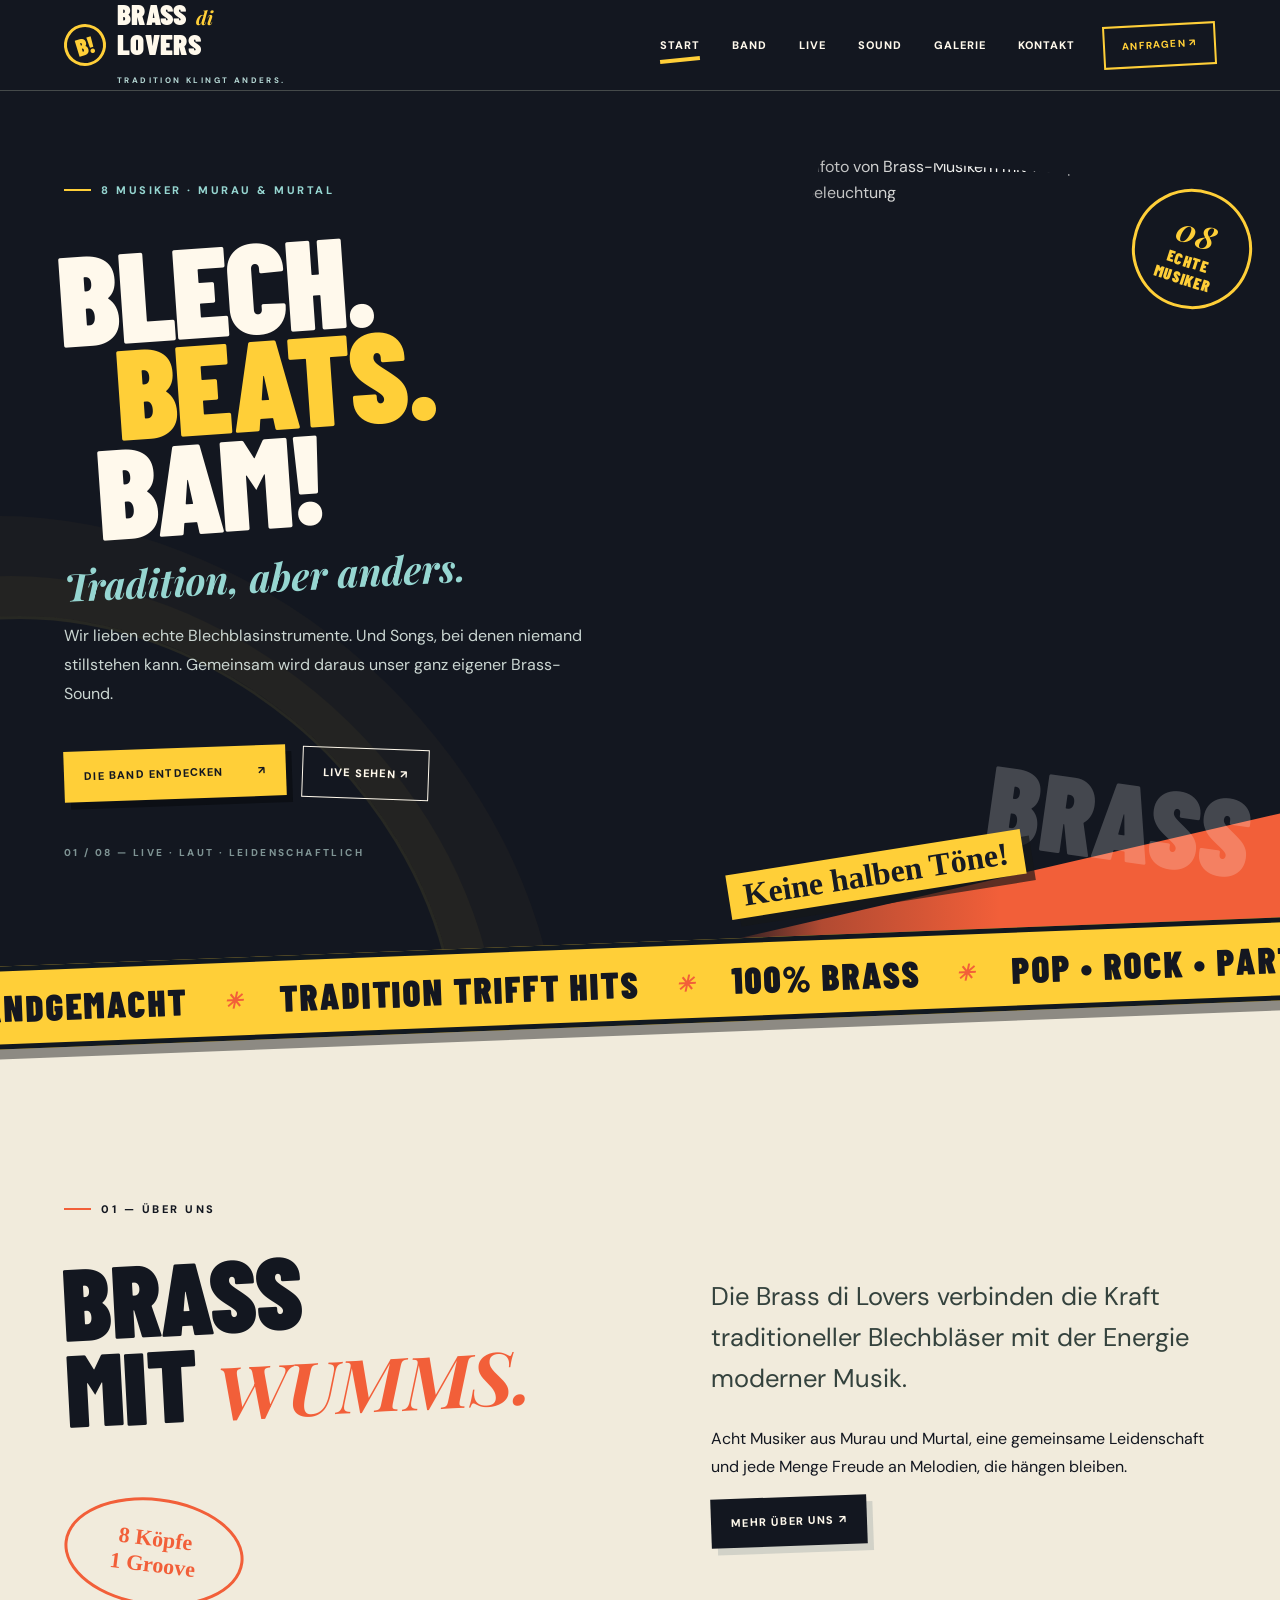
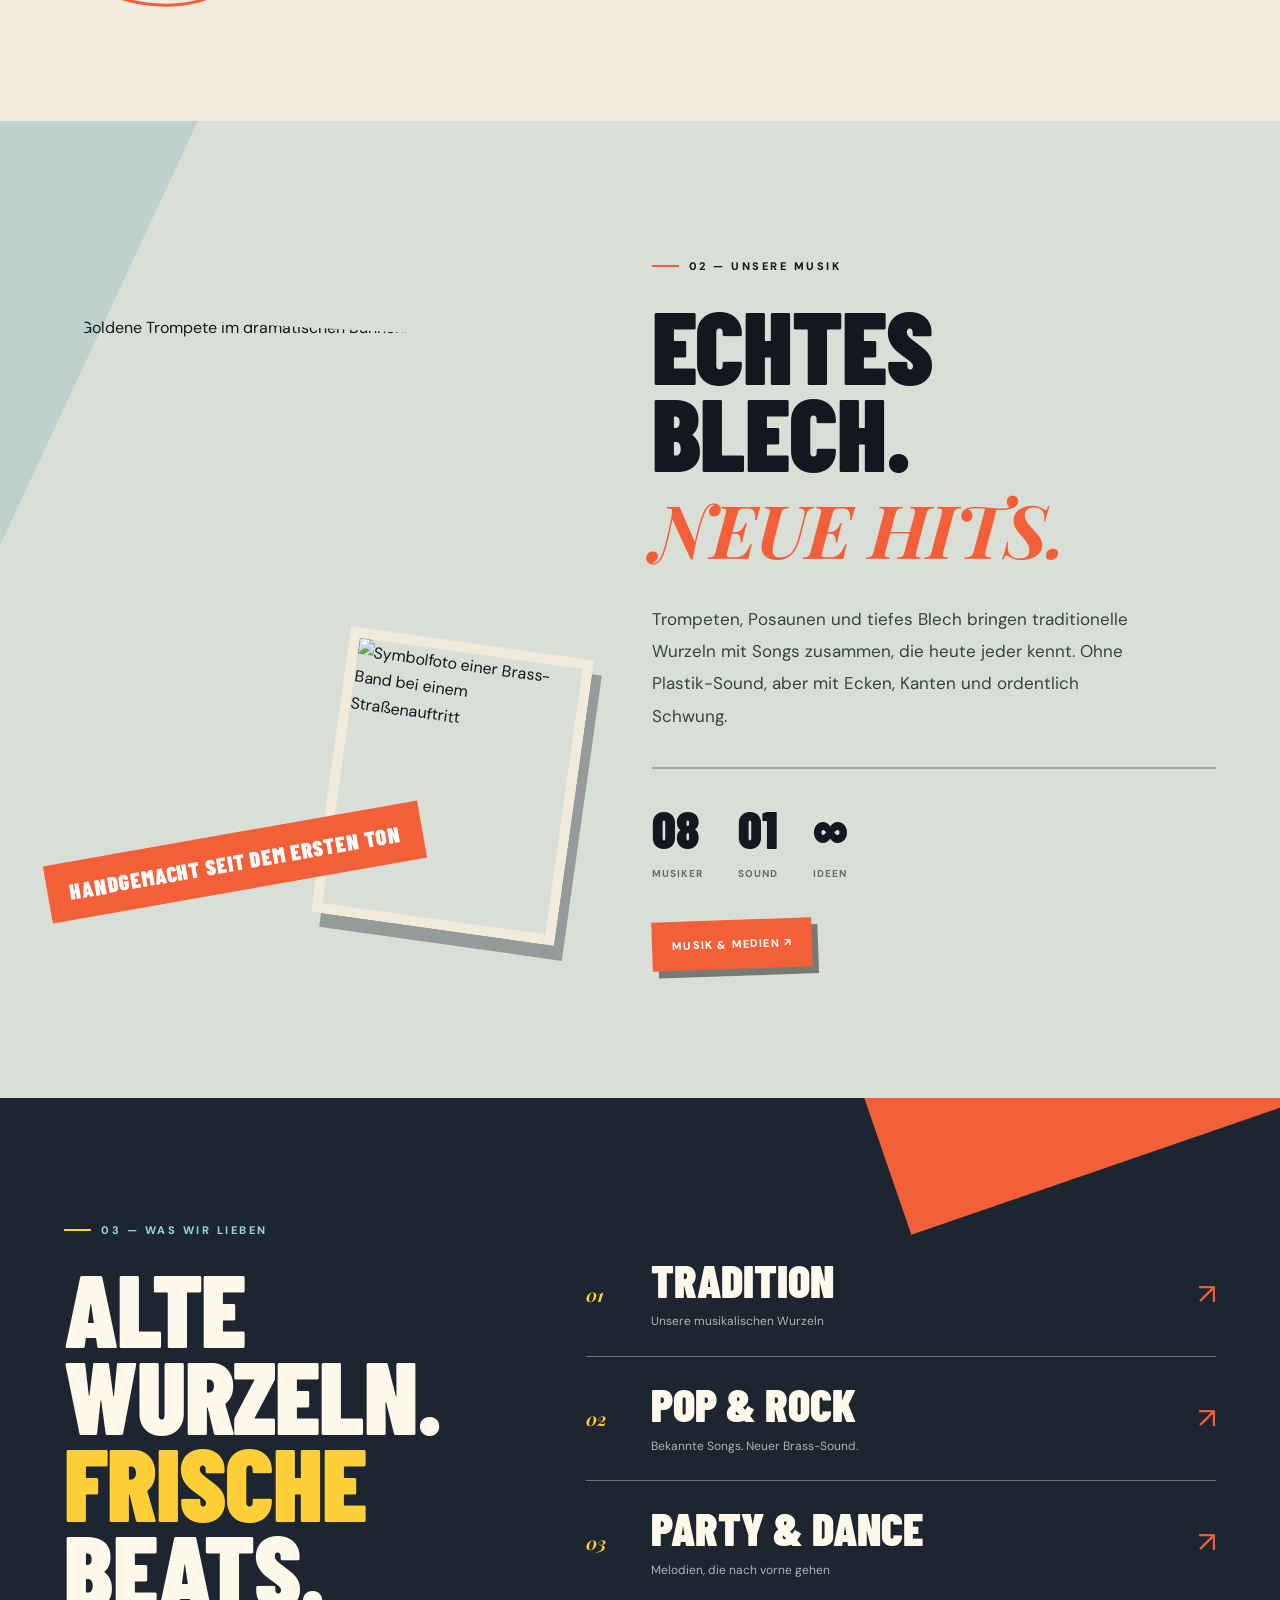
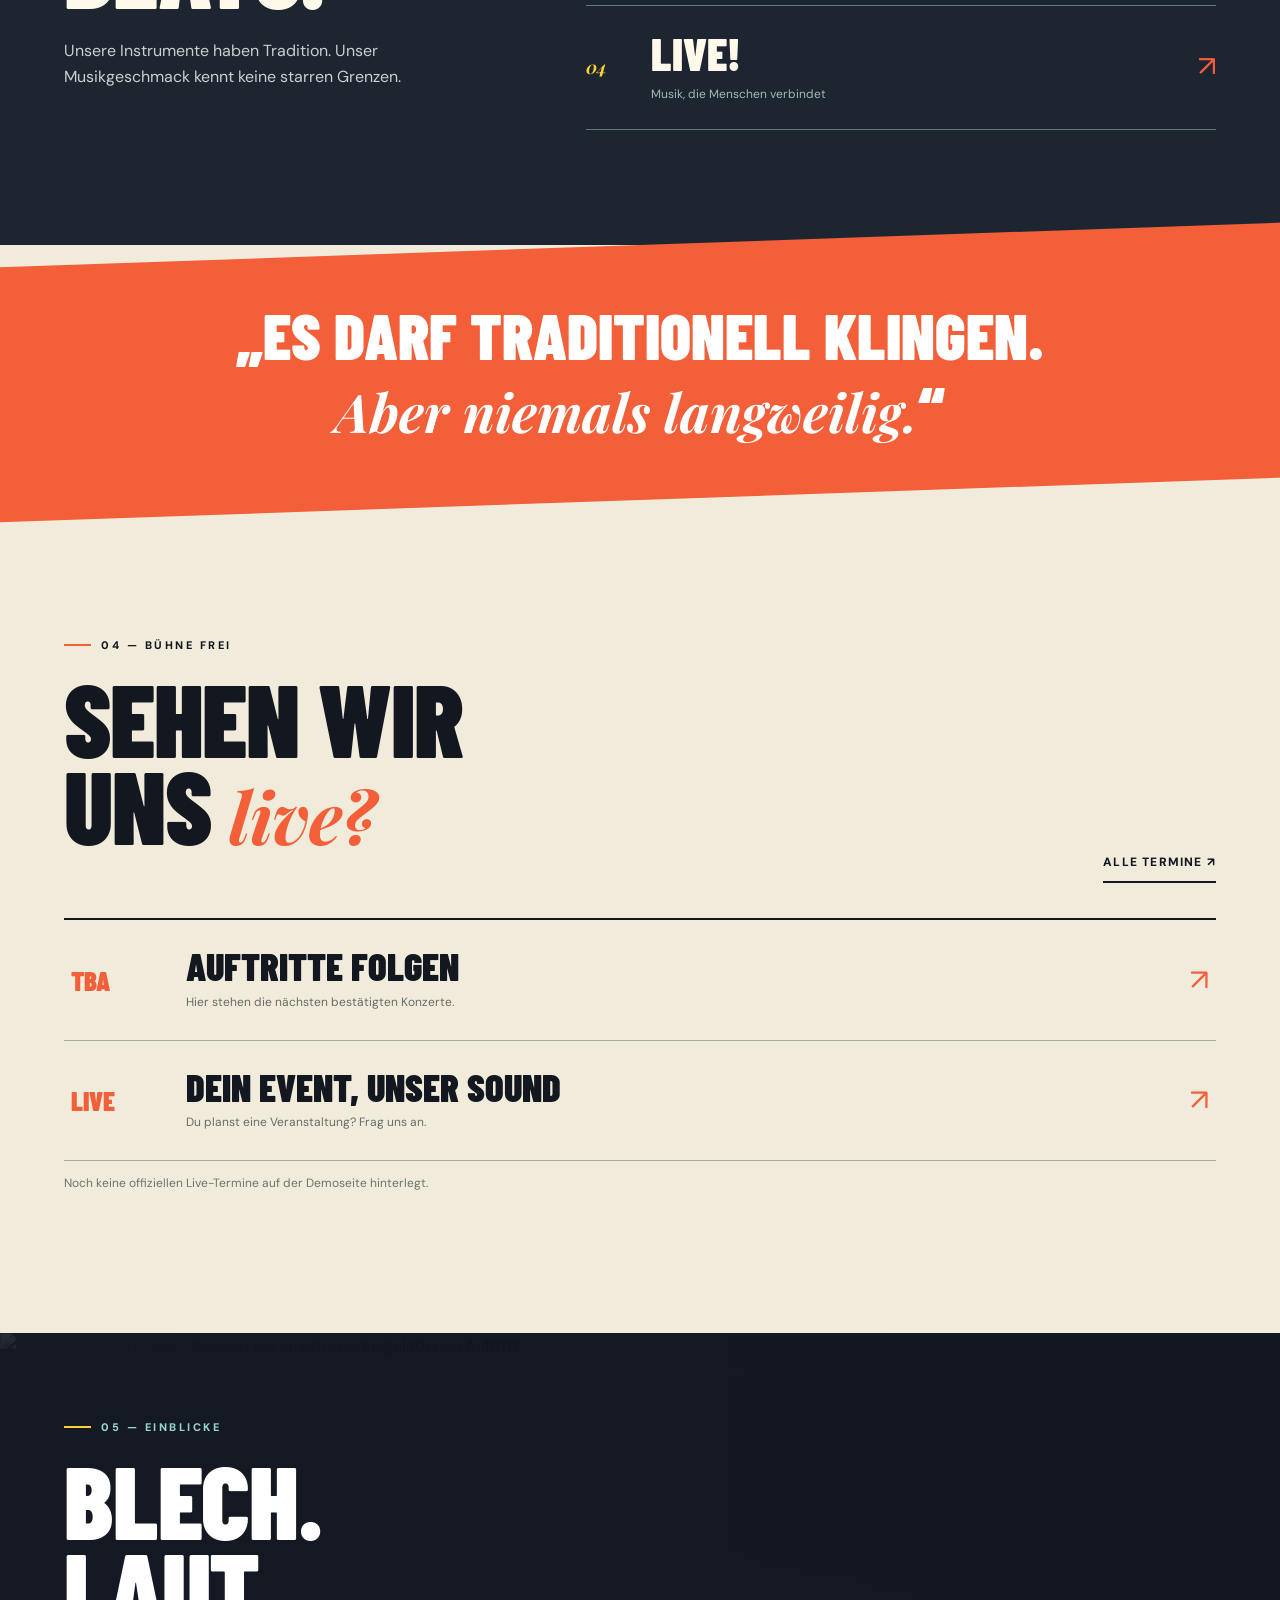
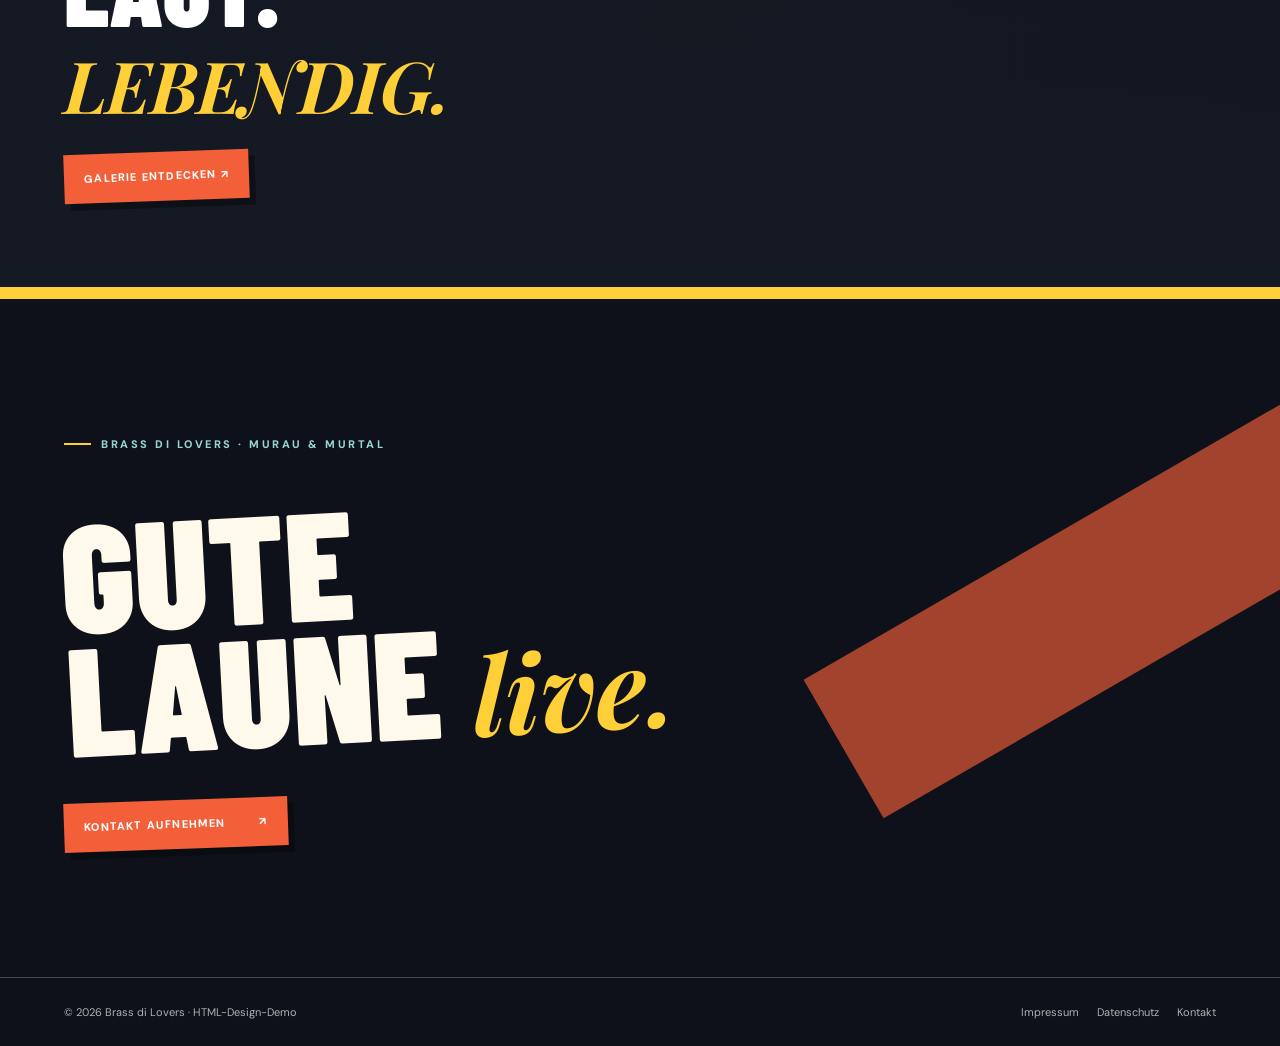
==== commit 19d6f79d: "New asymmetrical Brass di Lovers collage design — Blech Beats Bam" ====
--- a/index.html
+++ b/index.html
@@ -1,10 +1 @@
-<!doctype html><html lang="de"><head><meta charset="utf-8"><meta name="viewport" content="width=device-width,initial-scale=1"><meta name="theme-color" content="#102b2c"><meta name="description" content="Brass di Lovers: traditionelle Blechblasinstrumente treffen moderne Songs – acht Musiker aus Murau und Murtal."><title>Home | Brass di Lovers</title><link rel="preconnect" href="https://fonts.googleapis.com"><link rel="preconnect" href="https://fonts.gstatic.com" crossorigin><link rel="preconnect" href="https://images.unsplash.com"><link rel="stylesheet" href="assets/style.css"></head><body><header class="nav-outer"><div class="site-head container"><a class="brand" href="index.html" aria-label="Brass di Lovers – Startseite"><span class="brand-main">BRASS <em>di</em> LOVERS</span><small>Real brass. New songs.</small></a><nav class="menu" id="main-menu" aria-label="Hauptnavigation"><a href="index.html" aria-current="page">Home</a><a href="ueber-uns.html" >Über uns</a><a href="termine.html" >Termine</a><a href="medien.html" >Medien</a><a href="galerie.html" >Galerie</a><a href="kontakt.html" >Kontakt</a></nav><a class="book-link" href="kontakt.html">Booking / Anfrage ↗</a><button class="menu-toggle" type="button" aria-label="Menü öffnen" aria-controls="main-menu" aria-expanded="false">Menü <i aria-hidden="true"></i></button></div></header><div class="head-rule" aria-hidden="true"></div><main>
-<section class="hero"><div class="container hero-grid"><div class="hero-copy"><span class="eyebrow">Musik aus Murau &amp; Murtal</span><h1 class="hero-title"><span class="outline">BLECH.</span><span class="beat">BEATS.</span><span class="bottom">BÜHNE.</span></h1><p class="hero-description">Traditionelle Blechblasinstrumente. Moderne Songs. Acht Musiker, die beides mit Leidenschaft und frischem Sound verbinden.</p><div class="hero-actions"><a class="btn" href="ueber-uns.html">Die Band kennenlernen <span>↗</span></a><a class="btn ghost" href="termine.html">Live-Termine <span>↗</span></a></div><div class="hero-foot"><b>08</b> Musiker &nbsp; / &nbsp; <b>01</b> gemeinsamer Sound</div></div><div class="hero-art"><img src="https://images.unsplash.com/photo-1549264153-48f39faafc60?auto=format&fit=crop&w=1550&q=85" alt="Symbolfoto einer glänzenden Tuba mit Ventilen"  fetchpriority="high" loading="lazy"><span class="hero-circle" aria-hidden="true"></span><div class="hero-mark"><span class="micro">TRADITION IN DER HAND</span><strong>MODERNE<br>MUSIK IM OHR.</strong></div><div class="hero-stamp"><b>08</b> MUSIKER<br>1 GROOVE</div></div></div></section>
-<div class="marquee" aria-label="Tradition trifft moderne Musik"><div class="marquee-track"><span>ECHTES BLECH</span><span class="dot">✳</span><span>MODERNE SONGS</span><span class="dot">✳</span><span>POP • ROCK • PARTY</span><span class="dot">✳</span><span>HANDGEMACHTER SOUND</span><span class="dot">✳</span><span>MURAU &amp; MURTAL</span></div></div>
-<section class="intro"><div class="container"><span class="eyebrow">01 / Unsere Idee</span><div class="intro-grid"><div><h2 class="editorial-head">ALTE<br>WURZELN.<br><em>Neue Hits.</em></h2></div><div><p class="intro-text">Wer sagt, dass Blasmusik nur traditionell klingen muss? Wir lieben den Klang von Trompete, Posaune und tiefem Blech – und bringen moderne Melodien mit unserem eigenen Groove auf die Bühne.</p><a class="kicker-link" href="ueber-uns.html">Mehr über Brass di Lovers <span>↗</span></a></div></div><div class="keyline"></div><div class="keyfacts"><div class="keyfact"><b>08</b><span>Musiker</span></div><div class="keyfact"><b>100%</b><span>Blech &amp; Leidenschaft</span></div><div class="keyfact"><b>01</b><span>Gemeinsamer Sound</span></div></div></div></section>
-<section class="brassstory"><div class="container brassstory-grid"><div><span class="eyebrow light">02 / Das Besondere</span><h2 class="editorial-head">ECHTE<br><em>Instrumente.</em><br>FRISCHE<br>ENERGIE.</h2><p>Ein Sound zwischen traditioneller Blasmusik und den Liedern, die heute jeder kennt. Nicht künstlich. Sondern mit Atem, Blech und jeder Menge Spielfreude.</p><a class="btn outline-light" href="medien.html">Sound &amp; Medien <span>↗</span></a></div><div class="brassstory-photo"><img src="https://images.unsplash.com/photo-1770366824463-bce510fdec7f?auto=format&fit=crop&w=1600&q=85" alt="Symbolfoto einer Blechbläsergruppe bei einem modernen Live-Konzert"   loading="lazy"><span>BRASS + BEAT = LIVE</span></div></div></section>
-<section class="sound"><div class="container sound-layout"><div><span class="eyebrow">03 / Unsere musikalische Welt</span><h2 class="editorial-head">VON<br>BRASS<br><em>bis Beats.</em></h2><p class="sound-desc">Hier geht es nicht um Genre-Grenzen. Sondern um die Energie, die entsteht, wenn starke Melodien auf den Sound echter Bläser treffen.</p></div><div class="sound-lines"><div class="sound-line"><span class="n">01</span><div><strong>Tradition</strong><small>Die Instrumente, unsere Wurzeln.</small></div><span class="arrow">↗</span></div><div class="sound-line"><span class="n">02</span><div><strong>Pop &amp; Rock</strong><small>Bekannte Melodien, neuer Brass-Charakter.</small></div><span class="arrow">↗</span></div><div class="sound-line"><span class="n">03</span><div><strong>Party &amp; Dance</strong><small>Rhythmus, Energie und Bewegung.</small></div><span class="arrow">↗</span></div><div class="sound-line"><span class="n">04</span><div><strong>Live-Momente</strong><small>Wenn Publikum und Musik eins werden.</small></div><span class="arrow">↗</span></div></div></div></section>
-<section class="quote-band"><div class="container"><p>„EIN BISSCHEN TRADITION.<br><em>Ganz viel Gegenwart.</em>“</p></div></section>
-<section class="events-home"><div class="container"><div class="section-head"><div><span class="eyebrow">04 / Bühne frei</span><h2>LIVE.<br>UND IN FARBE.</h2></div><a class="kicker-link" href="termine.html">Zum Kalender ↗</a></div><div class="event-list"><div class="event-row"><span class="event-date">TBA</span><div><h3 class="event-title">Neue Auftritte folgen</h3><p>Hier erscheinen die nächsten bestätigten Termine.</p></div><span class="event-arrow">↗</span></div><div class="event-row"><span class="event-date">LIVE</span><div><h3 class="event-title">Dein Event. Unser Brass-Sound.</h3><p>Eine Veranstaltung geplant? Schreib uns deine Anfrage.</p></div><a href="kontakt.html" class="event-arrow" aria-label="Kontakt öffnen">↗</a></div></div><p class="small-note">Die Testseite enthält keine erfundenen Auftrittstermine.</p></div></section>
-<section class="image-run"><img src="https://images.unsplash.com/photo-1763026672582-f6b3327b5ee9?auto=format&fit=crop&w=1400&q=85" alt="Symbolbild einer Blasmusikgruppe im öffentlichen Raum"   loading="lazy"><div class="image-run-inner container"><span class="eyebrow light">05 / Mehr erleben</span><h2>WIR SIND<br><em>Brass.</em><br>WIR SIND LIVE.</h2><a class="btn" href="galerie.html">Zur Galerie <span>↗</span></a></div></section>
-</main><footer class="footer"><div class="footer-top container"><span class="eyebrow light">LIVE. ECHT. VOLLER ENERGIE.</span><h2>WIR HÖREN<br><em>uns</em> <span style="color:var(--coral)">LIVE.</span></h2><a class="btn" href="kontakt.html">Kontakt aufnehmen <span>↗</span></a></div><div class="footer-bottom"><div class="container"><span>© <span data-year>2026</span> Brass di Lovers · Webseiten-Demo</span><span><a href="impressum.html">Impressum</a><a href="datenschutz.html">Datenschutz</a><a href="kontakt.html">Kontakt</a></span></div></div></footer><script src="assets/script.js"></script></body></html>+<!doctype html><html lang="de"><head><meta charset="utf-8"><meta name="viewport" content="width=device-width, initial-scale=1"><meta name="theme-color" content="#131720"><meta name="description" content="Brass di Lovers – Acht Musiker aus Murau und Murtal, die traditionelle Blechblasinstrumente mit modernen Songs verbinden."><title>Start | Brass di Lovers</title><link rel="preconnect" href="https://fonts.googleapis.com"><link rel="preconnect" href="https://fonts.gstatic.com" crossorigin><link rel="preconnect" href="https://images.unsplash.com"><link rel="stylesheet" href="assets/style.css"></head><body><header class="header"><div class="header-wrap"><a href="index.html" class="logo" aria-label="Brass di Lovers – Startseite"><span class="logo-icon" aria-hidden="true">B!</span><span><span class="logo-main">BRASS <i>di</i><br>LOVERS</span><span class="logo-sub">Tradition klingt anders.</span></span></a><nav id="main-menu" class="nav" aria-label="Hauptmenü"><a href="index.html" aria-current="page">Start</a><a href="ueber-uns.html" >Band</a><a href="termine.html" >Live</a><a href="medien.html" >Sound</a><a href="galerie.html" >Galerie</a><a href="kontakt.html" >Kontakt</a></nav><a href="kontakt.html" class="nav-cta">Anfragen ↗</a><button type="button" class="menu-toggle" aria-controls="main-menu" aria-expanded="false" aria-label="Menü öffnen">Menü <i aria-hidden="true"></i></button></div></header><main><section class="hero"><div class="wrap hero-grid"><div class="hero-copy"><span class="small-label lite">8 MUSIKER · MURAU &amp; MURTAL</span><h1 class="hero-title"><span class="word1">BLECH.</span><span class="word2">BEATS.</span><span class="word3">BAM!</span></h1><p class="hero-tag">Tradition, aber anders.</p><p>Wir lieben echte Blechblasinstrumente. Und Songs, bei denen niemand stillstehen kann. Gemeinsam wird daraus unser ganz eigener Brass-Sound.</p><div class="hero-buttons"><a href="ueber-uns.html" class="btn">Die Band entdecken <span>↗</span></a><a href="termine.html" class="btn ghost">Live sehen ↗</a></div><div class="hero-serial">01 / 08 — LIVE · LAUT · LEIDENSCHAFTLICH</div></div><div class="hero-visual"><img src="https://images.unsplash.com/photo-1770366824463-bce510fdec7f?auto=format&fit=crop&w=1700&q=86" alt="Symbolfoto von Brass-Musikern mit Trompeten, Posaunen und Bühnenbeleuchtung" class="main-photo" fetchpriority="high" loading="lazy"><div class="stamp"><span><em>08</em> ECHTE<br>MUSIKER</span></div><div class="hero-scribble">Keine halben Töne!</div><div class="hero-counter">BRASS</div></div></div></section><div class="tape" aria-label="Tradition trifft moderne Musik"><div class="tape-content"><span>HANDGEMACHT</span><span>✳</span><span>TRADITION TRIFFT HITS</span><span>✳</span><span>100% BRASS</span><span>✳</span><span>POP • ROCK • PARTY</span></div></div><section class="intro"><div class="wrap intro-grid"><div><span class="small-label">01 — Über uns</span><h2>BRASS<br>MIT <span>WUMMS.</span></h2><span class="side-note">8 Köpfe<br>1 Groove</span></div><div class="intro-text"><p class="big">Die Brass di Lovers verbinden die Kraft traditioneller Blechbläser mit der Energie moderner Musik.</p><p>Acht Musiker aus Murau und Murtal, eine gemeinsame Leidenschaft und jede Menge Freude an Melodien, die hängen bleiben.</p><a href="ueber-uns.html" class="btn dark">Mehr über uns ↗</a></div></div></section><section class="story"><div class="wrap story-grid"><div class="photo-collage"><img src="https://images.unsplash.com/photo-1690131054259-1861316db9cb?auto=format&fit=crop&w=1600&q=86" alt="Goldene Trompete im dramatischen Bühnenlicht" class="big-photo"  loading="lazy"><img src="https://images.unsplash.com/photo-1763026672582-f6b3327b5ee9?auto=format&fit=crop&w=1500&q=84" alt="Symbolfoto einer Brass-Band bei einem Straßenauftritt" class="little-photo"  loading="lazy"><span class="photo-sticker">Handgemacht seit dem ersten Ton</span></div><div><span class="small-label">02 — Unsere Musik</span><h2>ECHTES<br>BLECH.<br><span>NEUE HITS.</span></h2><p>Trompeten, Posaunen und tiefes Blech bringen traditionelle Wurzeln mit Songs zusammen, die heute jeder kennt. Ohne Plastik-Sound, aber mit Ecken, Kanten und ordentlich Schwung.</p><div class="story-stats"><div><b>08</b><small>Musiker</small></div><div><b>01</b><small>Sound</small></div><div><b>∞</b><small>Ideen</small></div></div><a href="medien.html" class="btn coral">Musik &amp; Medien ↗</a></div></div></section><section class="music"><div class="wrap music-grid"><div><span class="small-label lite">03 — Was wir lieben</span><h2>ALTE<br>WURZELN.<br><span>FRISCHE</span><br>BEATS.</h2><p>Unsere Instrumente haben Tradition. Unser Musikgeschmack kennt keine starren Grenzen.</p></div><div class="music-items"><div class="music-item"><span class="n">01</span><div><strong>Tradition</strong><small>Unsere musikalischen Wurzeln</small></div><span class="arr">↗</span></div><div class="music-item"><span class="n">02</span><div><strong>Pop &amp; Rock</strong><small>Bekannte Songs. Neuer Brass-Sound.</small></div><span class="arr">↗</span></div><div class="music-item"><span class="n">03</span><div><strong>Party &amp; Dance</strong><small>Melodien, die nach vorne gehen</small></div><span class="arr">↗</span></div><div class="music-item"><span class="n">04</span><div><strong>Live!</strong><small>Musik, die Menschen verbindet</small></div><span class="arr">↗</span></div></div></div></section><section class="handquote"><div class="wrap"><p>„Es darf traditionell klingen.<br><em>Aber niemals langweilig.</em>“</p></div></section><section class="agenda"><div class="wrap"><div class="agenda-head"><div><span class="small-label">04 — Bühne frei</span><h2>SEHEN WIR<br>UNS <em>live?</em></h2></div><a href="termine.html" class="linkline">Alle Termine ↗</a></div><div class="agenda-list"><div class="event"><span class="date">TBA</span><div><h3>Auftritte folgen</h3><p>Hier stehen die nächsten bestätigten Konzerte.</p></div><span class="arr">↗</span></div><div class="event"><span class="date">LIVE</span><div><h3>Dein Event, unser Sound</h3><p>Du planst eine Veranstaltung? Frag uns an.</p></div><a href="kontakt.html" class="arr" aria-label="Kontakt öffnen">↗</a></div></div><p class="note">Noch keine offiziellen Live-Termine auf der Demoseite hinterlegt.</p></div></section><section class="photo-panel"><img src="https://images.unsplash.com/photo-1763026672582-f6b3327b5ee9?auto=format&fit=crop&w=1500&q=84" alt="Symbolfoto von Brass-Musikern bei einem energiegeladenen Auftritt"   loading="lazy"><div class="wrap"><span class="small-label lite">05 — Einblicke</span><h2>BLECH.<br>LAUT.<br><span>LEBENDIG.</span></h2><a href="galerie.html" class="btn coral">Galerie entdecken ↗</a></div></section></main><footer class="footer"><div class="wrap footer-top"><span class="small-label lite">BRASS DI LOVERS · MURAU &amp; MURTAL</span><h2>GUTE<br>LAUNE <em>live.</em></h2><a href="kontakt.html" class="btn coral">Kontakt aufnehmen <span>↗</span></a></div><div class="footer-bottom"><div class="wrap"><span>© <span data-year>2026</span> Brass di Lovers · HTML-Design-Demo</span><span><a href="impressum.html">Impressum</a><a href="datenschutz.html">Datenschutz</a><a href="kontakt.html">Kontakt</a></span></div></div></footer><script src="assets/script.js"></script></body></html>
--- a/assets/style.css
+++ b/assets/style.css
@@ -1,180 +1,24 @@
-
-@import url('https://fonts.googleapis.com/css2?family=Barlow+Condensed:wght@500;600;700;800;900&family=DM+Sans:wght@400;500;600;700;800&family=Playfair+Display:ital,wght@0,600;0,700;1,600;1,700&display=swap');
-:root{--cream:#f2eee4;--cream2:#e9e3d7;--petrol:#102b2c;--petrol2:#193e3f;--brass:#cda25f;--brass-dark:#aa7940;--coral:#ef624a;--black:#202824;--muted:#53605d;--line:#d3cabe;--white:#fffaf1;--display:'Barlow Condensed',Impact,'Arial Narrow',sans-serif;--serif:'Playfair Display',Georgia,serif;--body:'DM Sans',Arial,sans-serif}
-*,*:before,*:after{box-sizing:border-box}
-html{scroll-behavior:smooth}
-body{margin:0;font:400 16px/1.6 var(--body);background:var(--cream);color:var(--black);-webkit-font-smoothing:antialiased}
-body.nav-locked{overflow:hidden}
-a{color:inherit;text-decoration:none}
-button,input,textarea{font:inherit}
-button{cursor:pointer}
-img{display:block;max-width:100%}
-::selection{background:var(--brass);color:var(--petrol)}
-:focus-visible{outline:3px solid var(--coral);outline-offset:3px}
-.container{width:min(100% - 2*clamp(22px,5vw,72px),1340px);margin-inline:auto}
-.nav-outer{background:var(--cream);position:relative;z-index:40;border-bottom:1px solid #d8cfc2}
-.site-head{min-height:98px;display:flex;gap:35px;align-items:center}
-.brand{display:flex;flex-direction:column;line-height:.82;flex-shrink:0;position:relative;transform:rotate(-2deg)}
-.brand .brand-main{font:900 clamp(27px,2.6vw,38px)/.85 var(--display);letter-spacing:-.6px}
-.brand .brand-main em{font:italic 700 .68em var(--serif);color:var(--coral);text-transform:lowercase;letter-spacing:-2px}
-.brand small{font-size:8px;text-transform:uppercase;letter-spacing:2.4px;font-weight:800;color:#92734a;margin-top:11px;transform:rotate(2deg)}
-.brand:after{content:'';height:4px;width:46px;background:var(--brass);position:absolute;bottom:1px;right:-17px;transform:rotate(-23deg)}
-.menu{display:flex;margin-left:auto;align-items:center;gap:clamp(13px,2.2vw,31px)}
-.menu a{font-size:12px;letter-spacing:.8px;font-weight:800;text-transform:uppercase;padding:20px 0;position:relative;white-space:nowrap}
-.menu a:after{content:'';position:absolute;height:3px;background:var(--coral);bottom:12px;left:0;right:100%;transition:right .2s}
-.menu a:hover:after,.menu a[aria-current=page]:after{right:0}
-.book-link{padding:13px 18px;white-space:nowrap;background:var(--petrol);color:var(--cream);font-weight:800;font-size:11px;letter-spacing:1.2px;text-transform:uppercase;transition:background .2s}
-.book-link:hover{background:var(--coral)}
-.menu-toggle{display:none}
-.head-rule{height:8px;background:repeating-linear-gradient(90deg,var(--brass) 0 80px,var(--cream2) 80px 84px,var(--brass-dark) 84px 150px)}
-.eyebrow{font-size:11px;font-weight:800;letter-spacing:2.5px;text-transform:uppercase;display:inline-flex;align-items:center;gap:12px}
-.eyebrow:before{content:'';width:30px;height:2px;background:var(--coral)}
-.eyebrow.light{color:#d8c6a9}
-.eyebrow.light:before{background:var(--brass)}
-.btn{display:inline-flex;align-items:center;justify-content:space-between;gap:38px;background:var(--coral);border:1px solid var(--coral);color:#fffaf1;padding:16px 21px;text-transform:uppercase;font-weight:800;font-size:11px;letter-spacing:1.2px;line-height:1.3;transition:transform .2s,background .2s}
-.btn:hover{transform:translateY(-3px);background:#db4f3c}
-.btn.dark{background:var(--petrol);border-color:var(--petrol);color:var(--cream)}
-.btn.dark:hover{background:#285151}
-.btn.ghost{background:transparent;border-color:#9b9283;color:var(--petrol)}
-.btn.ghost:hover{background:#e4dccc}
-.btn.outline-light{background:transparent;color:var(--white);border-color:#a7957b}
-.btn.outline-light:hover{background:#ffffff12}
-.hero{background:var(--cream);position:relative}
-.hero-grid{display:grid;grid-template-columns:1.04fr .96fr;min-height:715px}
-.hero-copy{position:relative;z-index:2;padding:85px 20px 90px 0;display:flex;flex-direction:column;justify-content:center}
-.hero-copy .eyebrow{color:var(--brass-dark)}
-.hero-title{font:900 clamp(93px,10.4vw,168px)/.79 var(--display);letter-spacing:-1px;text-transform:uppercase;margin:38px 0 34px}
-.hero-title .outline{display:block;color:transparent;-webkit-text-stroke:2px var(--petrol)}
-.hero-title .beat{display:block;color:var(--coral);padding-left:clamp(20px,4vw,62px)}
-.hero-title .bottom{display:block;color:var(--petrol)}
-.hero-description{max-width:460px;font-size:17px;line-height:1.7;color:#475551;margin-bottom:32px}
-.hero-actions{display:flex;gap:12px;flex-wrap:wrap}
-.hero-foot{font-size:10px;font-weight:800;letter-spacing:2px;color:#968b79;margin-top:48px;text-transform:uppercase}
-.hero-foot b{color:var(--coral)}
-.hero-art{position:relative;min-height:630px;overflow:hidden;background:#221d17}
-.hero-art>img{position:absolute;inset:0;width:100%;height:100%;object-fit:cover;object-position:52% 40%;filter:contrast(1.08) saturate(.92)}
-.hero-art:before{content:'';z-index:1;position:absolute;inset:0;background:linear-gradient(90deg,#171f1c2a,transparent 40%),linear-gradient(0deg,#111612b3,transparent 47%);pointer-events:none}
-.hero-circle{position:absolute;width:min(23vw,260px);aspect-ratio:1;border:2px solid #e5b96a88;right:-8%;top:6%;border-radius:50%;z-index:2;box-shadow:0 0 0 15px #e5b96a18,0 0 0 32px #e5b96a12}
-.hero-mark{position:absolute;z-index:3;left:clamp(19px,4vw,52px);bottom:40px;color:#fff;max-width:420px}
-.hero-mark .micro{font:800 12px var(--body);letter-spacing:2.5px;text-transform:uppercase;color:#e7c48a}
-.hero-mark strong{display:block;font:900 clamp(40px,5vw,72px)/.9 var(--display);text-transform:uppercase;margin-top:10px}
-.hero-stamp{position:absolute;z-index:4;right:25px;bottom:33px;width:110px;height:110px;display:flex;flex-direction:column;align-items:center;justify-content:center;border-radius:50%;border:2px solid #ffedd3;color:#ffedd3;transform:rotate(13deg);font:800 10px var(--body);letter-spacing:1px;text-align:center}
-.hero-stamp b{font:900 43px/.9 var(--display)}
-.marquee{background:var(--petrol);color:var(--brass);overflow:hidden;white-space:nowrap;border-top:4px solid var(--coral)}
-.marquee-track{padding:16px 26px;display:flex;gap:24px;min-width:max-content;align-items:center;justify-content:space-around;font:900 23px var(--display);letter-spacing:1.5px;text-transform:uppercase}
-.marquee-track .dot{color:var(--coral);font-size:16px}
-.intro{padding:clamp(75px,10vw,142px) 0;background:var(--cream)}
-.intro-grid{display:grid;grid-template-columns:1.08fr .92fr;gap:clamp(38px,8vw,120px);align-items:center}
-.editorial-head{font:900 clamp(67px,7.1vw,115px)/.86 var(--display);letter-spacing:-1px;text-transform:uppercase;margin:25px 0}
-.editorial-head em{font:italic 700 .82em var(--serif);text-transform:none;letter-spacing:-4px;color:var(--brass-dark)}
-.intro-text{font-size:clamp(18px,1.85vw,22px);line-height:1.8;color:#42504a;margin-bottom:30px}
-.kicker-link{font-size:12px;letter-spacing:1.1px;text-transform:uppercase;font-weight:800;display:inline-flex;align-items:center;gap:25px;padding-bottom:9px;border-bottom:2px solid currentColor}
-.kicker-link:hover{color:var(--coral)}
-.keyline{height:1px;background:var(--line);margin-top:80px}
-.keyfacts{display:flex;gap:50px;padding-top:27px;flex-wrap:wrap}
-.keyfact b{display:block;font:900 58px/.9 var(--display)}
-.keyfact span{font:800 10px var(--body);letter-spacing:1.8px;text-transform:uppercase;color:#7d807b}
-.brassstory{background:var(--petrol);color:var(--cream);padding:clamp(74px,8vw,120px) 0}
-.brassstory-grid{display:grid;grid-template-columns:.78fr 1.22fr;align-items:center;gap:clamp(40px,7vw,95px)}
-.brassstory .eyebrow{color:var(--brass)}
-.brassstory .editorial-head{margin-bottom:29px}
-.brassstory .editorial-head em{color:var(--brass)}
-.brassstory p{max-width:420px;font-size:17px;color:#c5d1c8;line-height:1.8;margin-bottom:35px}
-.brassstory-photo{min-height:540px;position:relative}
-.brassstory-photo img{width:100%;height:100%;position:absolute;inset:0;object-fit:cover;object-position:center;filter:saturate(.8)}
-.brassstory-photo:before{position:absolute;z-index:2;content:'';width:100px;height:100px;border:2px solid var(--brass);border-radius:50%;left:-43px;top:50px}
-.brassstory-photo span{position:absolute;z-index:3;bottom:0;right:0;padding:18px 24px;background:var(--coral);color:#fff;font:800 14px var(--body);text-transform:uppercase;letter-spacing:1px}
-.sound{padding:clamp(78px,10vw,130px) 0;background:var(--cream)}
-.sound-layout{display:grid;grid-template-columns:.88fr 1.12fr;gap:clamp(40px,8vw,100px)}
-.sound .editorial-head{margin-top:22px}
-.sound-desc{font-size:16px;color:#5c6763;max-width:430px}
-.sound-lines{border-top:1px solid #aeb5ad}
-.sound-line{display:grid;grid-template-columns:65px 1fr 50px;gap:16px;align-items:center;border-bottom:1px solid #aeb5ad;padding:23px 0}
-.sound-line .n{font:700 15px var(--serif);color:var(--brass-dark)}
-.sound-line strong{font:900 clamp(34px,3.3vw,52px)/1 var(--display);text-transform:uppercase}
-.sound-line .arrow{font-size:23px;color:var(--coral);text-align:right}
-.sound-line small{display:block;color:#77807a;font-size:12px;margin-top:3px}
-.quote-band{background:var(--coral);color:#fff9ed;padding:46px 0}
-.quote-band p{margin:0;font:900 clamp(31px,5vw,66px)/1 var(--display);text-align:center;text-transform:uppercase}
-.quote-band em{font:italic 700 .9em var(--serif);text-transform:none}
-.events-home{background:#ece6da;padding:clamp(75px,10vw,135px) 0}
-.section-head{display:flex;justify-content:space-between;align-items:end;gap:25px;margin-bottom:45px}
-.section-head h2{margin:23px 0 0;font:900 clamp(63px,8vw,118px)/.86 var(--display);text-transform:uppercase}
-.event-list{border-top:1px solid #ada99f}
-.event-row{display:grid;grid-template-columns:95px 1fr auto;align-items:center;gap:28px;padding:27px 8px;border-bottom:1px solid #ada99f}
-.event-date{font:900 33px var(--display);color:var(--coral)}
-.event-title{font:900 clamp(29px,3.1vw,45px)/1 var(--display);text-transform:uppercase;margin:0}
-.event-row p{font-size:12px;color:#707a70;margin:7px 0 0}
-.event-arrow{font-size:28px;color:var(--coral)}
-.small-note{font-size:12px;color:#6d7770;margin-top:25px}
-.image-run{position:relative;min-height:550px;background:#1e302e;overflow:hidden}
-.image-run img{width:100%;height:100%;position:absolute;inset:0;object-fit:cover;object-position:center 48%}
-.image-run:before{content:'';inset:0;position:absolute;z-index:1;background:linear-gradient(90deg,#0e2929cf,#153a3933),linear-gradient(0deg,#0e2223a9,transparent)}
-.image-run-inner{position:relative;z-index:2;min-height:550px;display:flex;flex-direction:column;align-items:flex-start;justify-content:flex-end;padding-block:55px}
-.image-run h2{font:900 clamp(74px,11vw,150px)/.78 var(--display);margin:20px 0 30px;text-transform:uppercase}
-.image-run h2 em{font:italic 700 .76em var(--serif);text-transform:none;color:#e0b172}
-.page-hero{background:var(--petrol);color:var(--cream);position:relative;overflow:hidden}
-.page-hero:after{content:'';position:absolute;width:400px;height:400px;border:1px solid #c79a5e55;border-radius:50%;right:-120px;top:-190px;box-shadow:0 0 0 45px #c79a5e0d,0 0 0 100px #c79a5e07;pointer-events:none}
-.page-hero-inner{padding:clamp(75px,10vw,135px) 0 clamp(70px,10vw,130px);position:relative;z-index:1}
-.page-hero h1{font:900 clamp(88px,14vw,192px)/.82 var(--display);text-transform:uppercase;margin:26px 0 24px;letter-spacing:-2px}
-.page-hero h1 em{font:italic 700 .78em var(--serif);color:var(--brass);text-transform:none}
-.page-hero p{font-size:clamp(18px,2vw,24px);max-width:720px;color:#c3d2c9;line-height:1.6;margin:0}
-.content{padding:clamp(75px,9vw,125px) 0}
-.split{display:grid;grid-template-columns:.9fr 1.1fr;gap:clamp(35px,7vw,100px);align-items:center}
-.split .editorial-head{margin-top:20px}
-.split p{font-size:17px;line-height:1.85;color:#505f58}
-.split .lead{font-size:clamp(18px,2vw,24px);color:var(--petrol);line-height:1.65}
-.split-photo{width:100%;aspect-ratio:4/5;object-fit:cover;filter:saturate(.86)}
-.caption{font-size:12px!important;color:#748078!important;margin-top:12px}
-.chapter{padding:80px 0;background:#eae3d7}
-.chapter h2{font:900 clamp(52px,7vw,105px)/.91 var(--display);text-transform:uppercase;margin:20px 0}
-.chapter .big-copy{font:italic 600 clamp(22px,3vw,43px)/1.5 var(--serif);max-width:900px}
-.chapter .columns{display:grid;grid-template-columns:repeat(3,1fr);gap:40px;margin-top:45px}
-.chapter .columns>div{border-top:2px solid var(--brass);padding-top:17px}
-.chapter .columns b{font:900 38px var(--display)}
-.chapter .columns p{font-size:14px;line-height:1.7}
-.empty-cal{background:var(--cream2);border-left:8px solid var(--coral);padding:clamp(32px,6vw,70px)}
-.empty-cal strong{display:block;font:900 clamp(70px,11vw,135px)/.87 var(--display);text-transform:uppercase;margin:12px 0 28px}
-.empty-cal p{max-width:700px;font-size:18px;line-height:1.8;color:#51605a}
-.media-grid{display:grid;grid-template-columns:1fr 1fr;gap:22px}
-.media-item{background:var(--petrol);color:var(--cream)}
-.media-item img{width:100%;height:350px;object-fit:cover}
-.media-item .text{padding:25px 27px 32px}
-.media-item h3{font:900 40px/1 var(--display);margin:7px 0 11px;text-transform:uppercase}
-.media-item p{font-size:14px;color:#c1d0c5;margin:0}
-.gallery-grid{display:grid;grid-template-columns:1.1fr .9fr .9fr;gap:14px}
-.gallery-grid button{border:0;padding:0;background:#132d2d;position:relative;min-height:280px;overflow:hidden}
-.gallery-grid button:first-child{grid-row:span 2}
-.gallery-grid img{width:100%;height:100%;position:absolute;inset:0;object-fit:cover;transition:transform .35s}
-.gallery-grid button:hover img{transform:scale(1.045)}
-.gallery-grid .label{position:absolute;left:17px;bottom:17px;color:#fff;background:#173232d9;padding:8px 12px;font:800 11px var(--body);letter-spacing:1px;text-transform:uppercase}
-dialog{background:#0e2223;color:#fff;border:1px solid #466460;max-width:min(95vw,1080px);max-height:92vh;padding:12px}
-dialog::backdrop{background:#001512dd}
-dialog img{max-width:100%;max-height:77vh;object-fit:contain}
-.close-modal{display:block;margin:0 0 10px auto;border:0;background:var(--coral);color:#fff;padding:9px 15px;font-weight:800}
-.contact-grid{display:grid;grid-template-columns:.82fr 1.18fr;gap:clamp(40px,8vw,120px)}
-.contact-grid h2{font:900 clamp(65px,8vw,112px)/.86 var(--display);text-transform:uppercase;margin:20px 0}
-.contact-grid p{font-size:16px;color:#52605a}
-.contact-grid form{border-top:3px solid var(--brass);padding-top:35px}
-.form-row{display:grid;grid-template-columns:1fr 1fr;gap:19px}
-.field{display:block;margin-bottom:21px}
-.field span{display:block;text-transform:uppercase;letter-spacing:1px;font-size:11px;font-weight:800;margin-bottom:10px;color:#52615c}
-.field input,.field textarea{width:100%;padding:14px 16px;background:#fffcf5;border:1px solid #b9b6ac;border-radius:0;color:var(--petrol)}
-.field input:focus,.field textarea:focus{outline:none;border-color:var(--coral);box-shadow:0 0 0 2px #ef624a22}
-.form-status{color:#216a55;font-size:14px}
-.legal{max-width:860px}
-.legal h2{font:900 46px var(--display);text-transform:uppercase}
-.legal p{font-size:16px;line-height:1.8;color:#53615a}
-.legal a{text-decoration:underline;color:#a35232}
-.footer{background:#0d2728;color:var(--cream)}
-.footer-top{padding:clamp(73px,9vw,140px) 0}
-.footer-top h2{font:900 clamp(73px,12vw,158px)/.81 var(--display);text-transform:uppercase;margin:24px 0 45px}
-.footer-top h2 em{font:italic 700 .74em var(--serif);text-transform:none;color:var(--brass)}
-.footer-bottom{border-top:1px solid #446263;padding:25px 0;color:#c3d0c9;font-size:11px;letter-spacing:.3px}
-.footer-bottom .container{display:flex;align-items:center;justify-content:space-between;gap:20px;flex-wrap:wrap}
-.footer-bottom a{margin-left:17px}
-.footer-bottom a:hover{color:var(--brass)}
-@media(max-width:1050px){.site-head{gap:18px}.menu{gap:15px}.menu a{font-size:11px}.book-link{padding:11px}.hero-title{font-size:clamp(89px,10.2vw,135px)}.hero-grid{min-height:625px}.hero-art{min-height:600px}}
-@media(max-width:850px){.site-head{min-height:82px}.book-link{display:none}.menu-toggle{display:flex;margin-left:auto;align-items:center;gap:12px;padding:9px 13px;border:1px solid #aca390;background:transparent;color:var(--petrol);font-size:11px;font-weight:800;letter-spacing:1.4px;text-transform:uppercase}.menu-toggle i{display:block;width:18px;height:2px;background:var(--coral);box-shadow:0 6px var(--coral),0 -6px var(--coral)}.menu{position:absolute;display:none;top:100%;left:0;right:0;margin:0;padding:14px 24px 25px;background:var(--cream);border-bottom:3px solid var(--brass);box-shadow:0 10px 20px #15292433;flex-direction:column;align-items:stretch;gap:0}.menu.open{display:flex}.menu a{padding:13px 5px;font-size:19px;border-bottom:1px solid var(--line)}.menu a:after{bottom:0}.hero-grid{grid-template-columns:1fr}.hero-copy{min-height:570px;padding:75px 0 85px}.hero-title{font-size:clamp(100px,16vw,143px)}.hero-art{min-height:540px}.hero-art>img{object-position:center 45%}.hero-circle{width:200px}.intro-grid,.brassstory-grid,.sound-layout,.split,.contact-grid{grid-template-columns:1fr}.intro-grid{gap:25px}.brassstory-photo{min-height:540px}.sound-layout{gap:35px}.intro{padding:80px 0}.chapter .columns{gap:25px}.gallery-grid{grid-template-columns:1fr 1fr}.gallery-grid button:first-child{grid-row:span 1;grid-column:span 2;min-height:370px}.image-run,.image-run-inner{min-height:490px}}
-@media(max-width:550px){.container{width:calc(100% - 40px)}.site-head{min-height:74px}.brand .brand-main{font-size:29px}.hero-copy{min-height:480px;padding:66px 0 72px}.hero-title{font-size:clamp(86px,18vw,116px);margin:30px 0}.hero-description{font-size:15px}.hero-foot{margin-top:31px}.hero-art{min-height:435px}.hero-mark strong{font-size:49px}.hero-stamp{width:79px;height:79px;font-size:7px;bottom:25px;right:17px}.hero-stamp b{font-size:33px}.hero-circle{width:155px}.hero-mark{left:20px;bottom:31px}.marquee-track{gap:18px;font-size:19px}.intro{padding:68px 0}.editorial-head{font-size:clamp(62px,13.5vw,84px)}.editorial-head em{letter-spacing:-2px}.keyline{margin-top:48px}.keyfacts{gap:24px}.keyfact b{font-size:49px}.brassstory-photo{min-height:400px}.brassstory-photo:before{left:-18px;width:72px;height:72px}.sound-line{grid-template-columns:40px 1fr 28px;gap:12px}.sound-line strong{font-size:36px}.section-head{align-items:start;flex-direction:column}.section-head h2{font-size:77px}.event-row{grid-template-columns:63px 1fr 18px;gap:9px;padding:22px 0}.event-date{font-size:23px}.event-title{font-size:30px}.event-row p{font-size:11px}.image-run,.image-run-inner{min-height:410px}.image-run h2{font-size:75px}.page-hero h1{font-size:clamp(85px,18vw,118px);letter-spacing:-1px}.page-hero-inner{padding:73px 0 80px}.form-row,.media-grid,.chapter .columns{grid-template-columns:1fr}.chapter .columns{gap:10px}.gallery-grid{gap:8px}.gallery-grid button{min-height:190px}.gallery-grid button:first-child{min-height:260px}.gallery-grid .label{font-size:9px;left:7px;bottom:7px}.media-item img{height:245px}.footer-top h2{font-size:clamp(70px,15vw,105px)}.footer-bottom a{margin:0 15px 0 0}.footer-bottom .container{align-items:flex-start;flex-direction:column}.hero-actions{gap:9px}.btn{padding:14px 15px;gap:16px;font-size:10px}}
-@media(prefers-reduced-motion:reduce){*,*:before,*:after{transition:none!important;scroll-behavior:auto!important}}
+@import url('https://fonts.googleapis.com/css2?family=Barlow+Condensed:wght@600;700;800;900&family=DM+Sans:wght@400;500;600;700;800&family=Permanent+Marker&family=Playfair+Display:ital,wght@1,600;1,700&display=swap');
+:root{--ink:#131720;--ink2:#1d2530;--paper:#f1ebdc;--white:#fff9ec;--sun:#ffcf38;--coral:#f25f39;--turq:#96d6d1;--display:'Barlow Condensed',Impact,'Arial Narrow',sans-serif;--body:'DM Sans',Arial,sans-serif;--marker:'Permanent Marker',cursive;--serif:'Playfair Display',Georgia,serif}
+*,*:before,*:after{box-sizing:border-box}html{scroll-behavior:smooth}body{margin:0;color:var(--ink);background:var(--paper);font:400 16px/1.65 var(--body);overflow-x:hidden}a{color:inherit;text-decoration:none}button,input,textarea{font:inherit}button{cursor:pointer}img{display:block;max-width:100%}::selection{background:var(--sun);color:var(--ink)}:focus-visible{outline:3px solid var(--coral);outline-offset:3px}.wrap{width:min(calc(100% - 2*clamp(20px,5vw,76px)),1360px);margin:0 auto}.small-label{font-size:11px;font-weight:800;letter-spacing:2.5px;text-transform:uppercase;display:inline-flex;align-items:center;gap:10px}.small-label:before{content:"";width:27px;height:2px;background:var(--coral)}.small-label.lite{color:var(--turq)}.small-label.lite:before{background:var(--sun)}
+.header{position:relative;z-index:30;background:var(--ink);color:var(--white);border-bottom:1px solid #454a4a}.header-wrap{width:min(calc(100% - 2*clamp(20px,5vw,76px)),1360px);margin:auto;display:flex;gap:28px;align-items:center;min-height:90px}.logo{flex-shrink:0;display:flex;align-items:center;gap:11px}.logo-icon{width:42px;height:42px;border:3px solid var(--sun);border-radius:50%;display:grid;place-items:center;transform:rotate(-17deg);font:900 24px var(--display);color:var(--sun)}.logo-main{font:900 29px/.77 var(--display);letter-spacing:.3px;text-transform:uppercase}.logo-main i{font:italic 700 19px var(--serif);text-transform:lowercase;color:var(--sun);margin:0 3px}.logo-sub{display:block;margin-top:10px;font-size:8px;letter-spacing:2.4px;text-transform:uppercase;color:#b5d6d3;font-weight:800}.nav{display:flex;align-items:center;gap:clamp(15px,2.5vw,37px);margin-left:auto}.nav a{position:relative;text-transform:uppercase;letter-spacing:1px;font-size:11px;font-weight:800;padding:32px 0}.nav a:after{content:"";height:4px;background:var(--sun);position:absolute;left:0;bottom:24px;right:100%;transform:rotate(-6deg);transition:right .2s}.nav a:hover:after,.nav a[aria-current=page]:after{right:0}.nav-cta{display:inline-block;padding:11px 17px;border:2px solid var(--sun);color:var(--sun);font-weight:800;font-size:10px;letter-spacing:1.2px;text-transform:uppercase;transform:rotate(-3deg);transition:background .2s}.nav-cta:hover{background:var(--sun);color:var(--ink)}.menu-toggle{display:none}
+.btn{display:inline-flex;align-items:center;justify-content:space-between;gap:34px;font:800 11px/1.4 var(--body);text-transform:uppercase;letter-spacing:1.2px;background:var(--sun);padding:17px 20px;color:var(--ink);border:0;transform:rotate(-2deg);box-shadow:6px 7px 0 #06070a77;transition:transform .2s,box-shadow .2s}.btn:hover{transform:rotate(0deg) translateY(-3px);box-shadow:5px 8px 0 #06070a77}.btn.dark{background:var(--ink);color:var(--white);box-shadow:6px 7px 0 #aeb4b077}.btn.coral{background:var(--coral);color:#fff}.btn.ghost{background:transparent;border:1px solid currentColor;color:inherit;box-shadow:none;transform:rotate(2deg)}
+/* asymmetric hero */
+.hero{color:var(--white);background:var(--ink);position:relative;isolation:isolate;overflow:hidden;min-height:700px}.hero:before{content:"";position:absolute;left:-260px;bottom:-340px;width:710px;height:710px;border:3px solid #e9c44118;border-radius:50%;box-shadow:0 0 0 40px #e9c4410a,0 0 0 100px #e9c44108;transform:skewX(12deg)}.hero:after{content:"";pointer-events:none;position:absolute;inset:auto -10vw -130px 43%;height:230px;background:var(--coral);transform:rotate(-13deg);z-index:-1}.hero-grid{display:grid;grid-template-columns:1.03fr .97fr;min-height:700px}.hero-copy{position:relative;z-index:5;display:flex;flex-direction:column;justify-content:center;align-items:flex-start;padding:90px 10px 125px 0}.hero-title{font:900 clamp(102px,10vw,158px)/.76 var(--display);letter-spacing:-2.5px;text-transform:uppercase;margin:37px 0 26px;transform:rotate(-4deg);position:relative}.hero-title .word1{display:block;color:var(--white)}.hero-title .word2{display:block;color:var(--sun);margin-left:clamp(10px,4vw,60px)}.hero-title .word3{display:block;color:var(--white);margin-left:clamp(0px,2vw,26px)}.hero-tag{font:italic 700 clamp(24px,3vw,44px)/1.15 var(--serif);margin:0 0 24px;color:var(--turq);transform:rotate(-3deg)}.hero-copy p:not(.hero-tag){max-width:520px;color:#cbd6d2;line-height:1.8;font-size:16px;margin:0 0 32px}.hero-buttons{display:flex;gap:16px;flex-wrap:wrap;margin-top:8px}.hero-serial{color:#7f9494;font-size:10px;letter-spacing:2.4px;font-weight:800;margin-top:45px}
+.hero-visual{position:relative;min-height:700px;transform:translateX(5vw)}.hero-visual .main-photo{position:absolute;inset:7% 0 5% 5%;width:100%;height:89%;object-fit:cover;object-position:center;clip-path:polygon(13% 0,98% 5%,100% 77%,88% 100%,0 95%,7% 20%);filter:saturate(.78) contrast(1.12)}.hero-visual:before{content:"";position:absolute;z-index:2;inset:0;background:linear-gradient(90deg,var(--ink) 0%,#1317204a 18%,transparent 50%);pointer-events:none}.stamp{z-index:3;position:absolute;right:5%;top:11%;height:120px;width:120px;border:3px solid var(--sun);border-radius:50%;display:flex;align-items:center;justify-content:center;text-align:center;font:900 16px/1.1 var(--display);letter-spacing:1px;text-transform:uppercase;color:var(--sun);transform:rotate(18deg);background:#12192255}.stamp em{font:italic 700 32px var(--serif);display:block}.hero-scribble{position:absolute;z-index:3;bottom:10%;left:1%;font:700 clamp(20px,2.5vw,33px) var(--marker);transform:rotate(-9deg);background:var(--sun);color:#171b23;padding:4px 15px;box-shadow:8px 8px #151719aa}.hero-counter{position:absolute;z-index:2;right:5%;bottom:14%;font:900 110px/.8 var(--display);color:#ffffff35;transform:rotate(8deg)}
+/* diagonal motif on the band-shaped strip */
+.tape{position:relative;z-index:6;margin:-44px -5% 0;background:var(--sun);color:#141720;transform:rotate(-2.2deg);border-block:5px solid #111820;box-shadow:0 10px #0d0e1270}.tape-content{display:flex;align-items:center;justify-content:space-around;gap:35px;white-space:nowrap;min-width:max-content;padding:18px 25px;font:900 clamp(24px,3vw,37px)/1 var(--display);letter-spacing:2px;text-transform:uppercase}.tape-content span:nth-child(even){font:italic 700 22px var(--serif);color:var(--coral)}
+.intro{padding:clamp(105px,13vw,180px) 0 clamp(75px,9vw,120px);position:relative;background:var(--paper)}.intro-grid{display:grid;grid-template-columns:1.05fr .95fr;gap:clamp(40px,7vw,100px);align-items:center}.scribbled{position:relative;display:inline-block}.scribbled:after{content:"";position:absolute;left:-6px;right:-10px;bottom:-4px;height:12px;background:var(--sun);clip-path:polygon(1% 0,100% 38%,99% 100%,0 71%);transform:rotate(-2deg);z-index:-1}.intro h2,.story h2,.music h2,.agenda h2,.photo-panel h2,.page-title{font:900 clamp(68px,8vw,120px)/.85 var(--display);text-transform:uppercase;letter-spacing:-1.2px;margin:25px 0}.intro h2{transform:rotate(-3deg)}.intro h2 span{font:italic 700 .72em var(--serif);text-transform:none;color:var(--coral)}.intro .big{font-size:clamp(19px,2vw,26px);line-height:1.6;color:#34423d}.intro p{line-height:1.75}.intro-text{padding:30px 0}.side-note{margin-top:40px;display:inline-block;transform:rotate(7deg);font:700 22px var(--marker);color:var(--coral);border:3px solid var(--coral);border-radius:50%;padding:25px;min-width:180px;text-align:center}
+.story{padding:clamp(90px,10vw,140px) 0;background:#d9ded6;position:relative;overflow:hidden}.story:before{position:absolute;content:"";width:180px;height:700px;top:-160px;left:-80px;background:#bed1cd;transform:rotate(25deg)}.story-grid{display:grid;grid-template-columns:.95fr 1.05fr;gap:clamp(20px,6vw,90px);align-items:center}.photo-collage{height:640px;position:relative}.photo-collage .big-photo{position:absolute;inset:4% 18% 11% 0;width:82%;height:85%;object-fit:cover;object-position:center;clip-path:polygon(5% 0,100% 4%,93% 100%,0 90%);filter:grayscale(.18)}.photo-collage .little-photo{position:absolute;right:0;bottom:0;width:48%;height:45%;object-fit:cover;transform:rotate(8deg);border:10px solid var(--paper);box-shadow:10px 14px 0 #1d25305c}.photo-sticker{position:absolute;z-index:4;left:-19px;bottom:6%;transform:rotate(-10deg);background:var(--coral);padding:16px 22px;color:white;font:900 22px var(--display);letter-spacing:1px;text-transform:uppercase}.story h2 span{font:italic 700 .72em var(--serif);text-transform:none;color:var(--coral)}.story p{max-width:500px;line-height:1.9;font-size:17px;color:#34453e}.story-stats{display:flex;gap:35px;border-top:2px solid #9baaa4;margin:35px 0;padding-top:28px}.story-stats b{display:block;font:900 52px var(--display)}.story-stats small{text-transform:uppercase;font-size:10px;letter-spacing:1px;font-weight:800;color:#637368}
+.music{background:var(--ink2);color:var(--white);padding:clamp(75px,9vw,130px) 0;position:relative;overflow:hidden}.music:before{content:"";width:580px;height:280px;background:var(--coral);position:absolute;top:-230px;right:-150px;transform:rotate(-19deg)}.music-grid{display:grid;grid-template-columns:.8fr 1.2fr;gap:clamp(35px,8vw,110px)}.music h2 span{color:var(--sun)}.music p{max-width:420px;color:#c7d1cd}.music-items{padding-top:20px}.music-item{border-bottom:1px solid #6a7675;padding:24px 0;display:grid;grid-template-columns:50px 1fr auto;align-items:center;gap:15px;transform-origin:left;transition:transform .2s}.music-item:hover{transform:translateX(8px) rotate(-1deg)}.music-item .n{color:var(--sun);font:italic 700 18px var(--serif)}.music-item strong{font:900 clamp(35px,3.6vw,56px)/1 var(--display);text-transform:uppercase}.music-item small{display:block;font-size:12px;color:#a6b8b1;margin-top:6px}.music-item .arr{font-size:29px;color:var(--coral)}.handquote{background:var(--coral);padding:54px 0;color:white;transform:skewY(-2deg);margin:0 -3%;position:relative;z-index:2}.handquote .wrap{transform:skewY(2deg);text-align:center}.handquote p{font:900 clamp(31px,5vw,68px)/1.14 var(--display);text-transform:uppercase;margin:0}.handquote em{font:italic 700 .83em var(--serif);text-transform:none}
+.agenda{padding:clamp(100px,10vw,140px) 0;background:var(--paper)}.agenda-head{display:flex;justify-content:space-between;gap:25px;align-items:end;margin-bottom:35px}.agenda h2{margin:20px 0}.agenda h2 em{font:italic 700 .7em var(--serif);color:var(--coral);text-transform:none}.linkline{display:inline-flex;gap:19px;align-items:center;font-size:12px;letter-spacing:1.2px;font-weight:800;text-transform:uppercase;border-bottom:2px solid currentColor;padding:9px 0}.linkline:hover{color:var(--coral)}.agenda-list{border-top:2px solid var(--ink)}.event{display:grid;grid-template-columns:90px 1fr auto;gap:25px;align-items:center;padding:27px 7px;border-bottom:1px solid #a9aaa4}.event .date{font:900 27px var(--display);color:var(--coral)}.event h3{font:900 clamp(30px,3vw,46px)/1 var(--display);text-transform:uppercase;margin:0}.event p{font-size:12px;color:#666d66;margin:7px 0 0}.event .arr{font-size:30px;color:var(--coral)}.note{font-size:12px;color:#69766d;line-height:1.7}
+.photo-panel{min-height:520px;position:relative;background:var(--ink)}.photo-panel>img{position:absolute;inset:0;width:100%;height:100%;object-fit:cover;filter:saturate(.75) brightness(.65)}.photo-panel:before{content:"";z-index:1;position:absolute;inset:0;background:linear-gradient(90deg,#141923df,#14192328),linear-gradient(0deg,#141923d2,transparent 60%)}.photo-panel .wrap{position:relative;z-index:2;padding:85px 0;min-height:520px;display:flex;flex-direction:column;align-items:flex-start;justify-content:end;color:white}.photo-panel h2{margin:20px 0}.photo-panel h2 span{color:var(--sun);font:italic 700 .7em var(--serif);text-transform:none}
+.subhero{background:var(--ink);color:var(--white);padding:clamp(85px,10vw,140px) 0 clamp(80px,8vw,130px);position:relative;overflow:hidden}.subhero:before{content:"";position:absolute;border-radius:50%;width:540px;height:540px;top:-250px;right:-190px;border:3px solid #f25f394b;box-shadow:0 0 0 40px #f25f3912,0 0 0 110px #f25f3909}.subhero:after{content:"";position:absolute;inset:auto -8% -50px 40%;height:100px;background:var(--sun);transform:rotate(-5deg)}.subhero-inner{position:relative;z-index:1}.page-title{font-size:clamp(100px,15vw,212px);transform:rotate(-3deg);margin:25px 0 30px}.page-title em{font:italic 700 .69em var(--serif);color:var(--sun);text-transform:none}.subhero p{font-size:clamp(18px,2.3vw,27px);max-width:790px;color:#c3d4ca;line-height:1.6}.sub-content{padding:clamp(80px,10vw,125px) 0;background:var(--paper)}.sub-title{font:900 clamp(65px,7vw,110px)/.85 var(--display);text-transform:uppercase;margin:20px 0}.sub-title em{font:italic 700 .76em var(--serif);text-transform:none;color:var(--coral)}.two-col{display:grid;grid-template-columns:.93fr 1.07fr;gap:clamp(35px,7vw,95px);align-items:center}.two-col p{font-size:17px;line-height:1.9}.feature-photo{width:100%;height:550px;object-fit:cover;clip-path:polygon(3% 1%,100% 5%,95% 99%,0 93%)}.meta{font-size:12px!important;color:#666!important}.legal{max-width:860px}.legal h2{font:900 41px var(--display);text-transform:uppercase}.legal p{line-height:1.9;color:#445149}.legal a{text-decoration:underline;color:#ad4b33}
+.media-grid{display:grid;grid-template-columns:1fr 1fr;gap:25px;align-items:start}.media-card{background:var(--ink);color:var(--white);margin:0}.media-card:nth-child(2){margin-top:65px;transform:rotate(2deg)}.media-card img{width:100%;height:390px;object-fit:cover;filter:grayscale(.12)}.media-card figcaption{padding:28px}.media-card h3{font:900 39px var(--display);text-transform:uppercase;margin:5px 0}.media-card p{color:#c2d0c8;font-size:14px}
+.gallery{display:grid;grid-template-columns:1.2fr .9fr .95fr;gap:17px;align-items:start}.gallery button{border:0;position:relative;padding:0;background:var(--ink);min-height:270px;overflow:hidden;transform:rotate(-2deg)}.gallery button:nth-child(2){transform:rotate(4deg);margin-top:65px}.gallery button:nth-child(3){transform:rotate(-3deg);margin-top:30px}.gallery button:nth-child(4){transform:rotate(2deg);margin-top:-20px}.gallery button:nth-child(5){transform:rotate(-1deg);margin-top:40px}.gallery button img{height:300px;width:100%;object-fit:cover;transition:transform .35s}.gallery button:hover img{transform:scale(1.06)}.gallery button span{position:absolute;bottom:0;left:0;background:var(--sun);color:var(--ink);padding:11px 15px;font:800 11px var(--body);letter-spacing:1px;text-transform:uppercase}dialog{max-width:min(95vw,1080px);max-height:90vh;border:1px solid #6f7c77;padding:12px;background:var(--ink);color:#fff}dialog::backdrop{background:#000d}dialog img{max-width:100%;max-height:77vh;object-fit:contain}.close-dialog{display:block;margin:0 0 10px auto;background:var(--sun);color:var(--ink);border:0;padding:8px 12px;font-weight:800}
+.contact-grid{display:grid;grid-template-columns:.78fr 1.22fr;gap:clamp(35px,7vw,95px)}.contact-grid form{background:#e5e1d5;padding:clamp(24px,5vw,55px);transform:rotate(1deg);box-shadow:11px 11px 0 #1c263029}.contact-grid p{font-size:16px}.form-pair{display:grid;grid-template-columns:1fr 1fr;gap:15px}.field{display:block;margin-bottom:22px}.field span{display:block;font-size:11px;font-weight:800;letter-spacing:1px;text-transform:uppercase;margin-bottom:8px}.field input,.field textarea{width:100%;padding:14px 15px;border:1px solid #a6afa7;background:#fffef9;border-radius:0;color:var(--ink)}.field input:focus,.field textarea:focus{outline:2px solid var(--coral);border-color:var(--coral)}.status{color:#18624f;font-size:14px}.calendar-placeholder{background:#e4e0d4;border-left:10px solid var(--coral);padding:clamp(25px,5vw,70px);transform:rotate(-1deg);box-shadow:13px 13px 0 #8e948c5c}.calendar-placeholder strong{font:900 clamp(70px,11vw,145px)/.85 var(--display);text-transform:uppercase;display:block;margin:20px 0}.calendar-placeholder p{max-width:690px;line-height:1.9}
+.footer{background:#0e1119;color:var(--white);border-top:12px solid var(--sun);position:relative;overflow:hidden}.footer:before{content:"";width:800px;height:160px;position:absolute;top:170px;right:-310px;background:var(--coral);transform:rotate(-30deg);opacity:.65}.footer-top{position:relative;padding:clamp(80px,10vw,140px) 0}.footer h2{font:900 clamp(80px,12vw,170px)/.8 var(--display);text-transform:uppercase;margin:30px 0 45px;transform:rotate(-3deg)}.footer h2 em{font:italic 700 .7em var(--serif);text-transform:none;color:var(--sun)}.footer-bottom{position:relative;border-top:1px solid #3f4c4a;padding:25px 0;color:#a9b5b0;font-size:11px}.footer-bottom .wrap{display:flex;align-items:center;justify-content:space-between;gap:20px;flex-wrap:wrap}.footer-bottom a{margin-left:18px}.footer-bottom a:hover{color:var(--sun)}
+@media(max-width:1080px){.header-wrap{gap:15px}.nav{gap:15px}.nav a{font-size:10px}.hero-title{font-size:clamp(94px,10vw,135px)}.hero-visual{transform:translateX(1vw)}.logo-main{font-size:24px}.hero-grid{min-height:650px}.hero{min-height:650px}.hero-visual{min-height:650px}}
+@media(max-width:790px){.header-wrap{min-height:77px}.menu-toggle{display:flex;gap:11px;align-items:center;margin-left:auto;padding:10px 13px;background:transparent;border:1px solid #6b7779;color:var(--sun);text-transform:uppercase;font-size:11px;font-weight:800;letter-spacing:1.3px}.menu-toggle i{display:block;width:17px;height:2px;background:var(--sun);box-shadow:0 6px var(--sun),0 -6px var(--sun)}.nav{display:none;position:absolute;left:0;right:0;top:100%;background:var(--ink);padding:14px 24px 27px;flex-direction:column;gap:0;align-items:stretch;border-bottom:4px solid var(--sun);box-shadow:0 13px 25px #0008}.nav.open{display:flex}.nav a{padding:12px 5px;font-size:18px;border-bottom:1px solid #465359}.nav a:after{bottom:0}.nav-cta{display:none}.hero-grid{grid-template-columns:1fr}.hero-copy{padding:85px 0 95px}.hero-title{font-size:clamp(90px,15vw,140px)}.hero-visual{min-height:540px;transform:none;margin:-45px -25px 10px}.hero-visual .main-photo{inset:0;width:100%;height:100%}.tape{margin-top:-32px}.intro-grid,.story-grid,.music-grid,.two-col,.contact-grid{grid-template-columns:1fr}.intro-text{padding-top:0}.photo-collage{height:540px}.music-grid{gap:20px}.story h2{margin-top:0}.hero-stamp{right:9%}.media-grid{grid-template-columns:1fr 1fr}.gallery{grid-template-columns:1fr 1fr}.gallery button:nth-child(2){margin-top:30px}.gallery button:nth-child(3){margin-top:0}.gallery button:nth-child(4){margin-top:0}.gallery button:nth-child(5){margin-top:0}.footer h2{font-size:clamp(80px,13vw,120px)}}
+@media(max-width:530px){.wrap{width:calc(100% - 40px)}.header-wrap{width:calc(100% - 40px);min-height:73px}.logo-icon{width:35px;height:35px;font-size:20px}.logo-main{font-size:22px}.logo-sub{font-size:7px}.hero-copy{padding:67px 0 80px}.hero-title{font-size:clamp(78px,20vw,112px);margin:35px 0 28px}.hero-tag{font-size:26px}.hero-copy p:not(.hero-tag){font-size:14px}.hero-visual{min-height:410px}.hero-scribble{font-size:19px;bottom:4%}.hero-counter{font-size:70px}.stamp{height:83px;width:83px;top:7%;font-size:12px}.stamp em{font-size:22px}.hero-buttons{gap:12px}.btn{font-size:10px;padding:14px 15px;gap:18px}.tape-content{font-size:20px;gap:22px}.intro{padding:100px 0 70px}.intro h2,.story h2,.music h2,.agenda h2,.photo-panel h2,.sub-title{font-size:clamp(66px,14vw,92px)}.side-note{font-size:16px;padding:15px;min-width:110px}.story{padding:80px 0}.photo-collage{height:430px}.photo-collage .little-photo{border-width:6px}.photo-sticker{font-size:16px;left:0}.story-stats{gap:30px}.story-stats b{font-size:45px}.music{padding:75px 0}.music-item{grid-template-columns:36px 1fr 24px;gap:9px}.music-item strong{font-size:36px}.music-item .arr{font-size:22px}.handquote{padding:42px 0}.agenda{padding:90px 0}.agenda-head{align-items:flex-start;flex-direction:column}.event{grid-template-columns:58px 1fr 18px;gap:11px;padding:21px 0}.event .date{font-size:21px}.event h3{font-size:29px}.event p{font-size:11px}.photo-panel,.photo-panel .wrap{min-height:420px}.photo-panel h2{font-size:70px}.subhero{padding:80px 0 95px}.page-title{font-size:clamp(85px,19vw,115px)}.subhero p{font-size:18px}.sub-content{padding:80px 0}.feature-photo{height:410px}.media-grid{grid-template-columns:1fr}.media-card:nth-child(2){margin-top:10px}.media-card img{height:290px}.gallery{gap:10px}.gallery button img{height:190px}.gallery button span{font-size:9px;padding:7px}.gallery button:nth-child(2){margin-top:25px}.form-pair{grid-template-columns:1fr}.contact-grid form{padding:20px}.footer h2{font-size:clamp(73px,16vw,99px)}.footer-bottom .wrap{align-items:start;flex-direction:column}.footer-bottom a{margin-left:0;margin-right:15px}}
+@media(prefers-reduced-motion:reduce){*,*:before,*:after{scroll-behavior:auto!important;transition:none!important}}
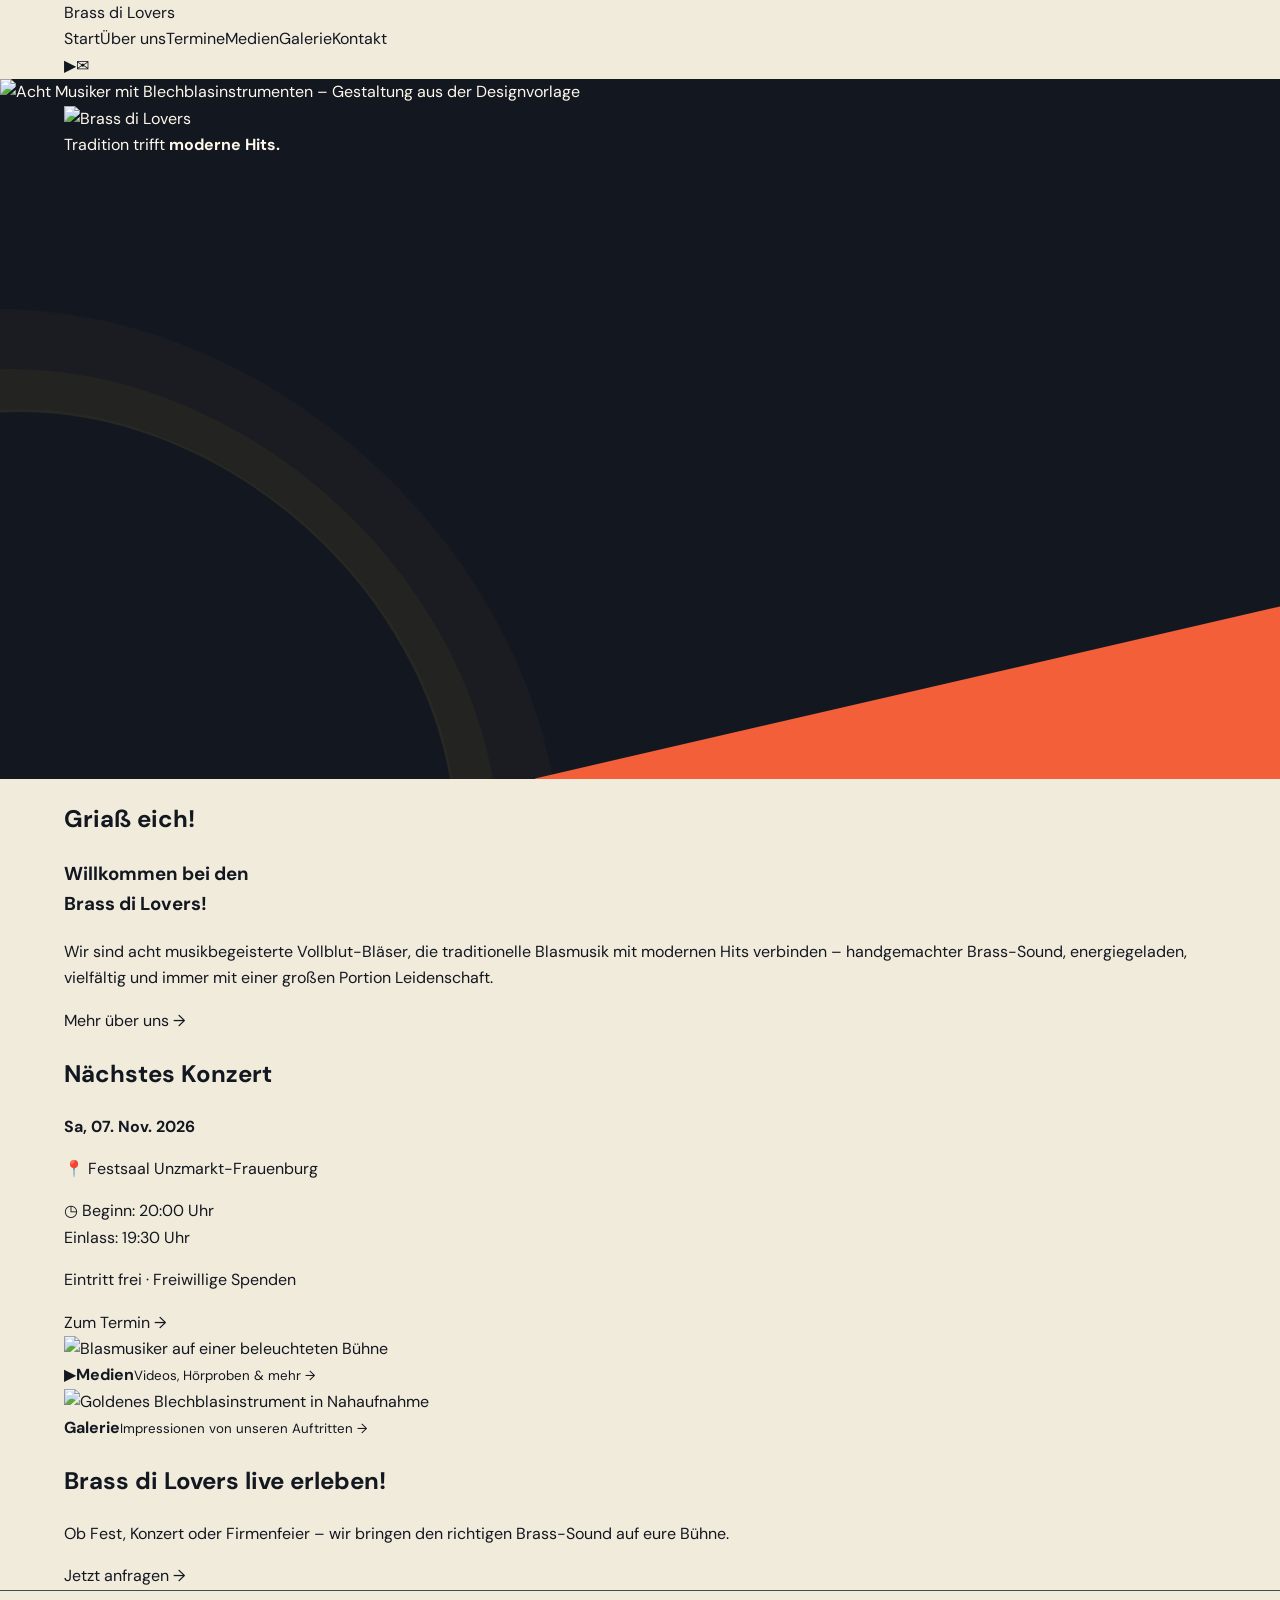
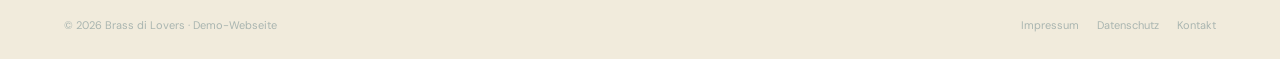
==== commit bbf02f25: "Neues Design" ====
--- a/index.html
+++ b/index.html
@@ -1 +1,3 @@
-<!doctype html><html lang="de"><head><meta charset="utf-8"><meta name="viewport" content="width=device-width, initial-scale=1"><meta name="theme-color" content="#131720"><meta name="description" content="Brass di Lovers – Acht Musiker aus Murau und Murtal, die traditionelle Blechblasinstrumente mit modernen Songs verbinden."><title>Start | Brass di Lovers</title><link rel="preconnect" href="https://fonts.googleapis.com"><link rel="preconnect" href="https://fonts.gstatic.com" crossorigin><link rel="preconnect" href="https://images.unsplash.com"><link rel="stylesheet" href="assets/style.css"></head><body><header class="header"><div class="header-wrap"><a href="index.html" class="logo" aria-label="Brass di Lovers – Startseite"><span class="logo-icon" aria-hidden="true">B!</span><span><span class="logo-main">BRASS <i>di</i><br>LOVERS</span><span class="logo-sub">Tradition klingt anders.</span></span></a><nav id="main-menu" class="nav" aria-label="Hauptmenü"><a href="index.html" aria-current="page">Start</a><a href="ueber-uns.html" >Band</a><a href="termine.html" >Live</a><a href="medien.html" >Sound</a><a href="galerie.html" >Galerie</a><a href="kontakt.html" >Kontakt</a></nav><a href="kontakt.html" class="nav-cta">Anfragen ↗</a><button type="button" class="menu-toggle" aria-controls="main-menu" aria-expanded="false" aria-label="Menü öffnen">Menü <i aria-hidden="true"></i></button></div></header><main><section class="hero"><div class="wrap hero-grid"><div class="hero-copy"><span class="small-label lite">8 MUSIKER · MURAU &amp; MURTAL</span><h1 class="hero-title"><span class="word1">BLECH.</span><span class="word2">BEATS.</span><span class="word3">BAM!</span></h1><p class="hero-tag">Tradition, aber anders.</p><p>Wir lieben echte Blechblasinstrumente. Und Songs, bei denen niemand stillstehen kann. Gemeinsam wird daraus unser ganz eigener Brass-Sound.</p><div class="hero-buttons"><a href="ueber-uns.html" class="btn">Die Band entdecken <span>↗</span></a><a href="termine.html" class="btn ghost">Live sehen ↗</a></div><div class="hero-serial">01 / 08 — LIVE · LAUT · LEIDENSCHAFTLICH</div></div><div class="hero-visual"><img src="https://images.unsplash.com/photo-1770366824463-bce510fdec7f?auto=format&fit=crop&w=1700&q=86" alt="Symbolfoto von Brass-Musikern mit Trompeten, Posaunen und Bühnenbeleuchtung" class="main-photo" fetchpriority="high" loading="lazy"><div class="stamp"><span><em>08</em> ECHTE<br>MUSIKER</span></div><div class="hero-scribble">Keine halben Töne!</div><div class="hero-counter">BRASS</div></div></div></section><div class="tape" aria-label="Tradition trifft moderne Musik"><div class="tape-content"><span>HANDGEMACHT</span><span>✳</span><span>TRADITION TRIFFT HITS</span><span>✳</span><span>100% BRASS</span><span>✳</span><span>POP • ROCK • PARTY</span></div></div><section class="intro"><div class="wrap intro-grid"><div><span class="small-label">01 — Über uns</span><h2>BRASS<br>MIT <span>WUMMS.</span></h2><span class="side-note">8 Köpfe<br>1 Groove</span></div><div class="intro-text"><p class="big">Die Brass di Lovers verbinden die Kraft traditioneller Blechbläser mit der Energie moderner Musik.</p><p>Acht Musiker aus Murau und Murtal, eine gemeinsame Leidenschaft und jede Menge Freude an Melodien, die hängen bleiben.</p><a href="ueber-uns.html" class="btn dark">Mehr über uns ↗</a></div></div></section><section class="story"><div class="wrap story-grid"><div class="photo-collage"><img src="https://images.unsplash.com/photo-1690131054259-1861316db9cb?auto=format&fit=crop&w=1600&q=86" alt="Goldene Trompete im dramatischen Bühnenlicht" class="big-photo"  loading="lazy"><img src="https://images.unsplash.com/photo-1763026672582-f6b3327b5ee9?auto=format&fit=crop&w=1500&q=84" alt="Symbolfoto einer Brass-Band bei einem Straßenauftritt" class="little-photo"  loading="lazy"><span class="photo-sticker">Handgemacht seit dem ersten Ton</span></div><div><span class="small-label">02 — Unsere Musik</span><h2>ECHTES<br>BLECH.<br><span>NEUE HITS.</span></h2><p>Trompeten, Posaunen und tiefes Blech bringen traditionelle Wurzeln mit Songs zusammen, die heute jeder kennt. Ohne Plastik-Sound, aber mit Ecken, Kanten und ordentlich Schwung.</p><div class="story-stats"><div><b>08</b><small>Musiker</small></div><div><b>01</b><small>Sound</small></div><div><b>∞</b><small>Ideen</small></div></div><a href="medien.html" class="btn coral">Musik &amp; Medien ↗</a></div></div></section><section class="music"><div class="wrap music-grid"><div><span class="small-label lite">03 — Was wir lieben</span><h2>ALTE<br>WURZELN.<br><span>FRISCHE</span><br>BEATS.</h2><p>Unsere Instrumente haben Tradition. Unser Musikgeschmack kennt keine starren Grenzen.</p></div><div class="music-items"><div class="music-item"><span class="n">01</span><div><strong>Tradition</strong><small>Unsere musikalischen Wurzeln</small></div><span class="arr">↗</span></div><div class="music-item"><span class="n">02</span><div><strong>Pop &amp; Rock</strong><small>Bekannte Songs. Neuer Brass-Sound.</small></div><span class="arr">↗</span></div><div class="music-item"><span class="n">03</span><div><strong>Party &amp; Dance</strong><small>Melodien, die nach vorne gehen</small></div><span class="arr">↗</span></div><div class="music-item"><span class="n">04</span><div><strong>Live!</strong><small>Musik, die Menschen verbindet</small></div><span class="arr">↗</span></div></div></div></section><section class="handquote"><div class="wrap"><p>„Es darf traditionell klingen.<br><em>Aber niemals langweilig.</em>“</p></div></section><section class="agenda"><div class="wrap"><div class="agenda-head"><div><span class="small-label">04 — Bühne frei</span><h2>SEHEN WIR<br>UNS <em>live?</em></h2></div><a href="termine.html" class="linkline">Alle Termine ↗</a></div><div class="agenda-list"><div class="event"><span class="date">TBA</span><div><h3>Auftritte folgen</h3><p>Hier stehen die nächsten bestätigten Konzerte.</p></div><span class="arr">↗</span></div><div class="event"><span class="date">LIVE</span><div><h3>Dein Event, unser Sound</h3><p>Du planst eine Veranstaltung? Frag uns an.</p></div><a href="kontakt.html" class="arr" aria-label="Kontakt öffnen">↗</a></div></div><p class="note">Noch keine offiziellen Live-Termine auf der Demoseite hinterlegt.</p></div></section><section class="photo-panel"><img src="https://images.unsplash.com/photo-1763026672582-f6b3327b5ee9?auto=format&fit=crop&w=1500&q=84" alt="Symbolfoto von Brass-Musikern bei einem energiegeladenen Auftritt"   loading="lazy"><div class="wrap"><span class="small-label lite">05 — Einblicke</span><h2>BLECH.<br>LAUT.<br><span>LEBENDIG.</span></h2><a href="galerie.html" class="btn coral">Galerie entdecken ↗</a></div></section></main><footer class="footer"><div class="wrap footer-top"><span class="small-label lite">BRASS DI LOVERS · MURAU &amp; MURTAL</span><h2>GUTE<br>LAUNE <em>live.</em></h2><a href="kontakt.html" class="btn coral">Kontakt aufnehmen <span>↗</span></a></div><div class="footer-bottom"><div class="wrap"><span>© <span data-year>2026</span> Brass di Lovers · HTML-Design-Demo</span><span><a href="impressum.html">Impressum</a><a href="datenschutz.html">Datenschutz</a><a href="kontakt.html">Kontakt</a></span></div></div></footer><script src="assets/script.js"></script></body></html>+<!doctype html><html lang="de"><head><meta charset="utf-8"><meta name="viewport" content="width=device-width,initial-scale=1"><meta name="theme-color" content="#171719"><meta name="description" content="Brass di Lovers – acht Musiker aus Murau und Murtal, traditionelle Blasmusik trifft moderne Hits."><title>Start | Brass di Lovers</title><link rel="preconnect" href="https://fonts.googleapis.com"><link rel="preconnect" href="https://fonts.gstatic.com" crossorigin><link rel="stylesheet" href="assets/style.css"></head><body><div class="frame"><header class="site-header"><div class="wrap header-inner"><a class="header-mark" href="index.html" aria-label="Startseite"><span class="mountain-glyph" aria-hidden="true"></span><span>Brass di Lovers</span></a><nav class="main-nav" id="main-menu" aria-label="Hauptnavigation"><a href="index.html" class="active" aria-current="page">Start</a><a href="ueber-uns.html">Über uns</a><a href="termine.html">Termine</a><a href="medien.html">Medien</a><a href="galerie.html">Galerie</a><a href="kontakt.html">Kontakt</a></nav><div class="socials" aria-label="Weitere Bereiche"><a href="medien.html" aria-label="Medien">▶</a><a href="kontakt.html" aria-label="Kontakt">✉</a></div><button type="button" class="menu-toggle" aria-controls="main-menu" aria-expanded="false" aria-label="Menü öffnen">☰</button></div></header><main><section class="hero"><img class="hero-band" src="assets/hero-band.webp" alt="Acht Musiker mit Blechblasinstrumenten – Gestaltung aus der Designvorlage" fetchpriority="high"><div class="wrap hero-inner"><img class="hero-logo" src="assets/logo-script.webp" alt="Brass di Lovers"><div class="hero-strap red-brush">Tradition trifft <b>moderne Hits.</b></div><img class="hero-mountain" src="assets/mountains.webp" alt="" aria-hidden="true"></div></section><div class="wood-ribbon" aria-hidden="true"></div>
+<section class="welcome-zone"><div class="wrap welcome-grid"><div class="welcome-left"><img class="flower" src="assets/edelweiss.webp" alt="" aria-hidden="true"><h2>Griaß eich!</h2><i class="underline-sweep" aria-hidden="true"></i><h3>Willkommen bei den<br>Brass di Lovers!</h3><p>Wir sind acht musikbegeisterte Vollblut-Bläser, die traditionelle Blasmusik mit modernen Hits verbinden – handgemachter Brass-Sound, energiegeladen, vielfältig und immer mit einer großen Portion Leidenschaft.</p><a class="outlined-link" href="ueber-uns.html">Mehr über uns <span aria-hidden="true">→</span></a></div><aside class="paper-card" aria-label="Nächstes Konzert"><div class="paper-content"><h2>Nächstes Konzert</h2><strong>Sa, 07. Nov. 2026</strong><p>📍 Festsaal Unzmarkt-Frauenburg</p><p>◷ Beginn: 20:00 Uhr<br>Einlass: 19:30 Uhr</p><p>Eintritt frei · Freiwillige Spenden</p><a class="date-cta" href="termine.html">Zum Termin <span aria-hidden="true">→</span></a></div></aside></div></section>
+<section class="media-tiles"><div class="wrap tile-grid"><a class="feature-tile" href="medien.html"><img src="assets/live-stage.webp" alt="Blasmusiker auf einer beleuchteten Bühne"><span class="tile-play" aria-hidden="true">▶</span><span class="tile-label"><strong>Medien</strong><small>Videos, Hörproben &amp; mehr <span class="arrow">→</span></small></span></a><a class="feature-tile" href="galerie.html"><img src="assets/brass-closeup.webp" alt="Goldenes Blechblasinstrument in Nahaufnahme"><span class="tile-label"><strong>Galerie</strong><small>Impressionen von unseren Auftritten <span class="arrow">→</span></small></span></a></div></section></main><footer class="footer-scene"><div class="wrap footer-content"><h2>Brass di Lovers live erleben!</h2><p>Ob Fest, Konzert oder Firmenfeier – wir bringen den richtigen Brass-Sound auf eure Bühne.</p><a class="outlined-link" href="kontakt.html">Jetzt anfragen <span aria-hidden="true">→</span></a></div></footer><div class="footer-bottom"><div class="wrap"><span>© <span data-year>2026</span> Brass di Lovers · Demo-Webseite</span><span><a href="impressum.html">Impressum</a><a href="datenschutz.html">Datenschutz</a><a href="kontakt.html">Kontakt</a></span></div></div></div><script src="assets/script.js"></script></body></html>
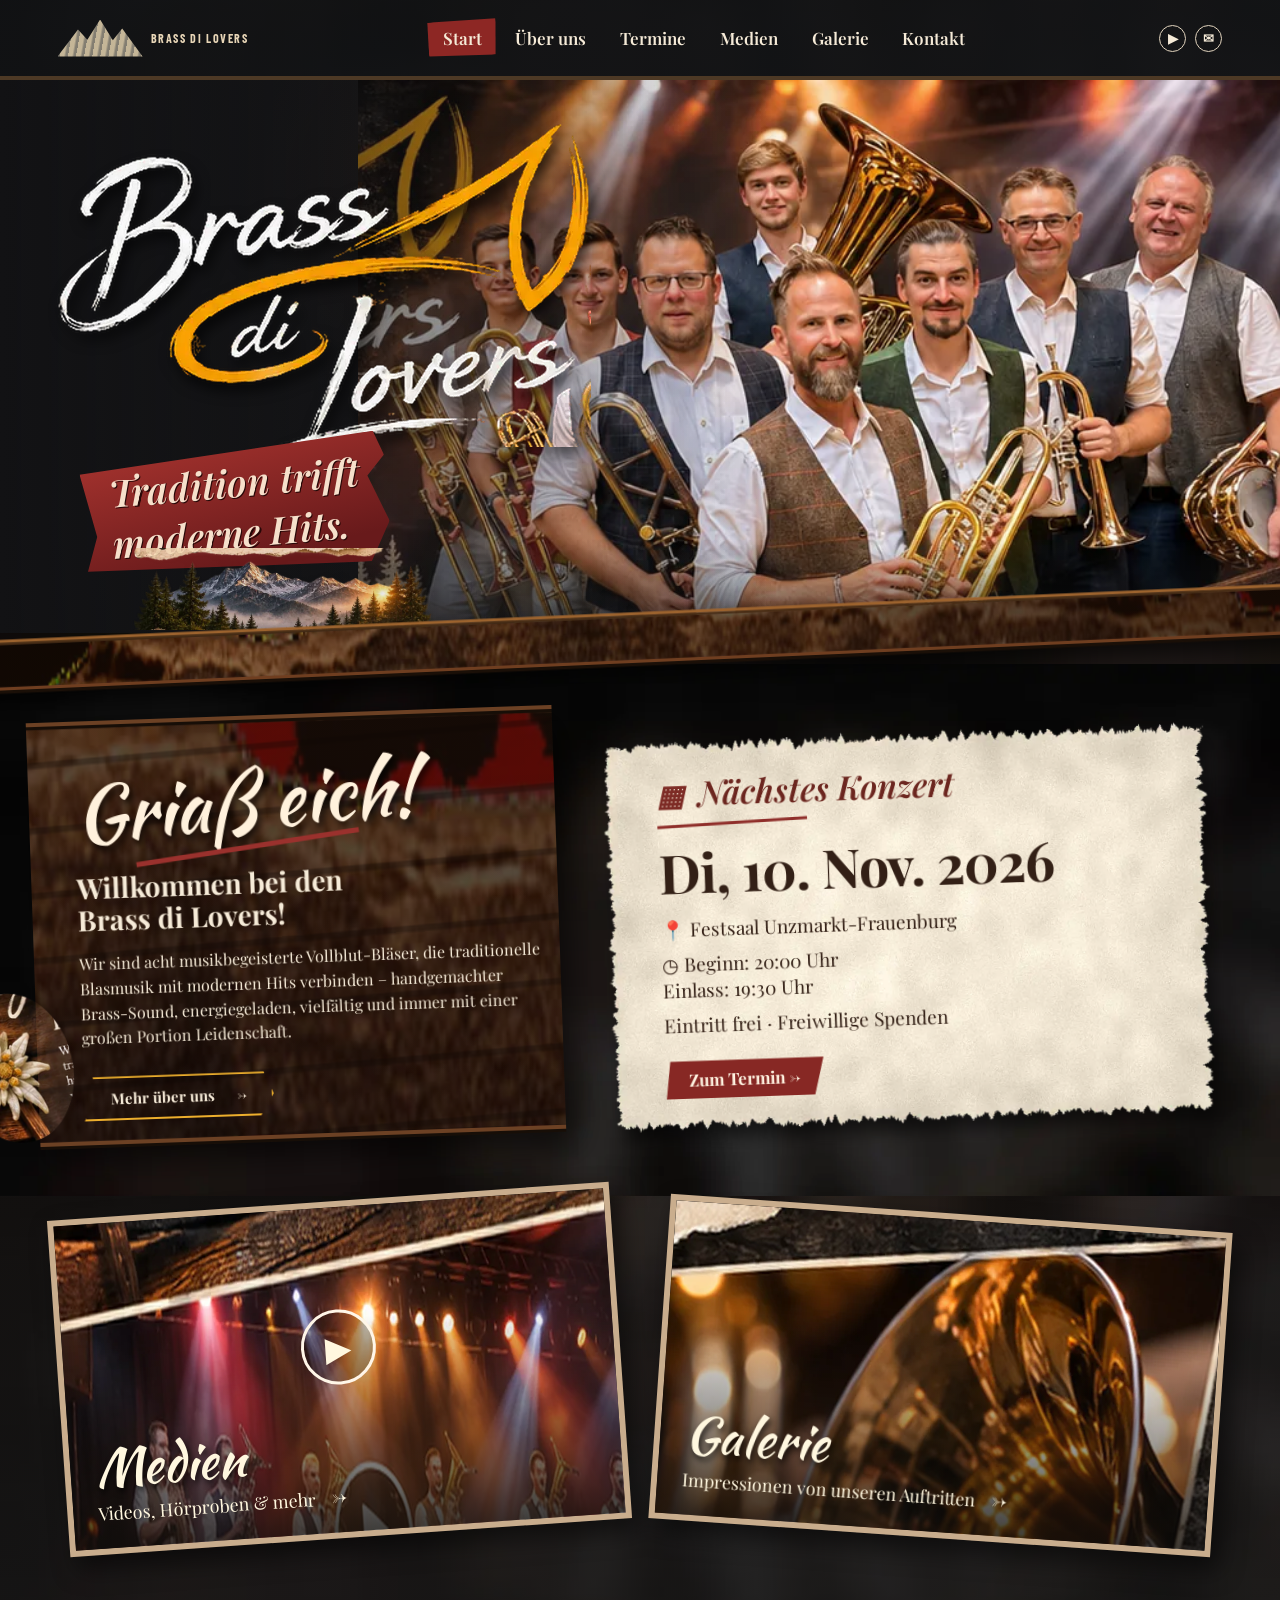
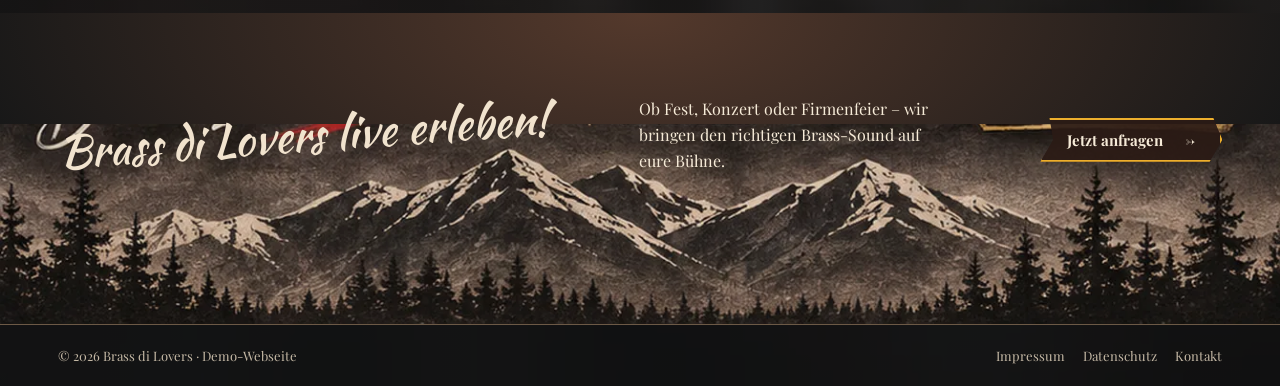
==== commit abd25c0a: "Move Brass di Lovers concert date to 10 November 2026 (index.html)" ====
--- a/index.html
+++ b/index.html
@@ -1,3 +1,3 @@
 <!doctype html><html lang="de"><head><meta charset="utf-8"><meta name="viewport" content="width=device-width,initial-scale=1"><meta name="theme-color" content="#171719"><meta name="description" content="Brass di Lovers – acht Musiker aus Murau und Murtal, traditionelle Blasmusik trifft moderne Hits."><title>Start | Brass di Lovers</title><link rel="preconnect" href="https://fonts.googleapis.com"><link rel="preconnect" href="https://fonts.gstatic.com" crossorigin><link rel="stylesheet" href="assets/style.css"></head><body><div class="frame"><header class="site-header"><div class="wrap header-inner"><a class="header-mark" href="index.html" aria-label="Startseite"><span class="mountain-glyph" aria-hidden="true"></span><span>Brass di Lovers</span></a><nav class="main-nav" id="main-menu" aria-label="Hauptnavigation"><a href="index.html" class="active" aria-current="page">Start</a><a href="ueber-uns.html">Über uns</a><a href="termine.html">Termine</a><a href="medien.html">Medien</a><a href="galerie.html">Galerie</a><a href="kontakt.html">Kontakt</a></nav><div class="socials" aria-label="Weitere Bereiche"><a href="medien.html" aria-label="Medien">▶</a><a href="kontakt.html" aria-label="Kontakt">✉</a></div><button type="button" class="menu-toggle" aria-controls="main-menu" aria-expanded="false" aria-label="Menü öffnen">☰</button></div></header><main><section class="hero"><img class="hero-band" src="assets/hero-band.webp" alt="Acht Musiker mit Blechblasinstrumenten – Gestaltung aus der Designvorlage" fetchpriority="high"><div class="wrap hero-inner"><img class="hero-logo" src="assets/logo-script.webp" alt="Brass di Lovers"><div class="hero-strap red-brush">Tradition trifft <b>moderne Hits.</b></div><img class="hero-mountain" src="assets/mountains.webp" alt="" aria-hidden="true"></div></section><div class="wood-ribbon" aria-hidden="true"></div>
-<section class="welcome-zone"><div class="wrap welcome-grid"><div class="welcome-left"><img class="flower" src="assets/edelweiss.webp" alt="" aria-hidden="true"><h2>Griaß eich!</h2><i class="underline-sweep" aria-hidden="true"></i><h3>Willkommen bei den<br>Brass di Lovers!</h3><p>Wir sind acht musikbegeisterte Vollblut-Bläser, die traditionelle Blasmusik mit modernen Hits verbinden – handgemachter Brass-Sound, energiegeladen, vielfältig und immer mit einer großen Portion Leidenschaft.</p><a class="outlined-link" href="ueber-uns.html">Mehr über uns <span aria-hidden="true">→</span></a></div><aside class="paper-card" aria-label="Nächstes Konzert"><div class="paper-content"><h2>Nächstes Konzert</h2><strong>Sa, 07. Nov. 2026</strong><p>📍 Festsaal Unzmarkt-Frauenburg</p><p>◷ Beginn: 20:00 Uhr<br>Einlass: 19:30 Uhr</p><p>Eintritt frei · Freiwillige Spenden</p><a class="date-cta" href="termine.html">Zum Termin <span aria-hidden="true">→</span></a></div></aside></div></section>
+<section class="welcome-zone"><div class="wrap welcome-grid"><div class="welcome-left"><img class="flower" src="assets/edelweiss.webp" alt="" aria-hidden="true"><h2>Griaß eich!</h2><i class="underline-sweep" aria-hidden="true"></i><h3>Willkommen bei den<br>Brass di Lovers!</h3><p>Wir sind acht musikbegeisterte Vollblut-Bläser, die traditionelle Blasmusik mit modernen Hits verbinden – handgemachter Brass-Sound, energiegeladen, vielfältig und immer mit einer großen Portion Leidenschaft.</p><a class="outlined-link" href="ueber-uns.html">Mehr über uns <span aria-hidden="true">→</span></a></div><aside class="paper-card" aria-label="Nächstes Konzert"><div class="paper-content"><h2>Nächstes Konzert</h2><strong>Di, 10. Nov. 2026</strong><p>📍 Festsaal Unzmarkt-Frauenburg</p><p>◷ Beginn: 20:00 Uhr<br>Einlass: 19:30 Uhr</p><p>Eintritt frei · Freiwillige Spenden</p><a class="date-cta" href="termine.html">Zum Termin <span aria-hidden="true">→</span></a></div></aside></div></section>
 <section class="media-tiles"><div class="wrap tile-grid"><a class="feature-tile" href="medien.html"><img src="assets/live-stage.webp" alt="Blasmusiker auf einer beleuchteten Bühne"><span class="tile-play" aria-hidden="true">▶</span><span class="tile-label"><strong>Medien</strong><small>Videos, Hörproben &amp; mehr <span class="arrow">→</span></small></span></a><a class="feature-tile" href="galerie.html"><img src="assets/brass-closeup.webp" alt="Goldenes Blechblasinstrument in Nahaufnahme"><span class="tile-label"><strong>Galerie</strong><small>Impressionen von unseren Auftritten <span class="arrow">→</span></small></span></a></div></section></main><footer class="footer-scene"><div class="wrap footer-content"><h2>Brass di Lovers live erleben!</h2><p>Ob Fest, Konzert oder Firmenfeier – wir bringen den richtigen Brass-Sound auf eure Bühne.</p><a class="outlined-link" href="kontakt.html">Jetzt anfragen <span aria-hidden="true">→</span></a></div></footer><div class="footer-bottom"><div class="wrap"><span>© <span data-year>2026</span> Brass di Lovers · Demo-Webseite</span><span><a href="impressum.html">Impressum</a><a href="datenschutz.html">Datenschutz</a><a href="kontakt.html">Kontakt</a></span></div></div></div><script src="assets/script.js"></script></body></html>
--- a/assets/style.css
+++ b/assets/style.css
@@ -1,24 +1,21 @@
-@import url('https://fonts.googleapis.com/css2?family=Barlow+Condensed:wght@600;700;800;900&family=DM+Sans:wght@400;500;600;700;800&family=Permanent+Marker&family=Playfair+Display:ital,wght@1,600;1,700&display=swap');
-:root{--ink:#131720;--ink2:#1d2530;--paper:#f1ebdc;--white:#fff9ec;--sun:#ffcf38;--coral:#f25f39;--turq:#96d6d1;--display:'Barlow Condensed',Impact,'Arial Narrow',sans-serif;--body:'DM Sans',Arial,sans-serif;--marker:'Permanent Marker',cursive;--serif:'Playfair Display',Georgia,serif}
-*,*:before,*:after{box-sizing:border-box}html{scroll-behavior:smooth}body{margin:0;color:var(--ink);background:var(--paper);font:400 16px/1.65 var(--body);overflow-x:hidden}a{color:inherit;text-decoration:none}button,input,textarea{font:inherit}button{cursor:pointer}img{display:block;max-width:100%}::selection{background:var(--sun);color:var(--ink)}:focus-visible{outline:3px solid var(--coral);outline-offset:3px}.wrap{width:min(calc(100% - 2*clamp(20px,5vw,76px)),1360px);margin:0 auto}.small-label{font-size:11px;font-weight:800;letter-spacing:2.5px;text-transform:uppercase;display:inline-flex;align-items:center;gap:10px}.small-label:before{content:"";width:27px;height:2px;background:var(--coral)}.small-label.lite{color:var(--turq)}.small-label.lite:before{background:var(--sun)}
-.header{position:relative;z-index:30;background:var(--ink);color:var(--white);border-bottom:1px solid #454a4a}.header-wrap{width:min(calc(100% - 2*clamp(20px,5vw,76px)),1360px);margin:auto;display:flex;gap:28px;align-items:center;min-height:90px}.logo{flex-shrink:0;display:flex;align-items:center;gap:11px}.logo-icon{width:42px;height:42px;border:3px solid var(--sun);border-radius:50%;display:grid;place-items:center;transform:rotate(-17deg);font:900 24px var(--display);color:var(--sun)}.logo-main{font:900 29px/.77 var(--display);letter-spacing:.3px;text-transform:uppercase}.logo-main i{font:italic 700 19px var(--serif);text-transform:lowercase;color:var(--sun);margin:0 3px}.logo-sub{display:block;margin-top:10px;font-size:8px;letter-spacing:2.4px;text-transform:uppercase;color:#b5d6d3;font-weight:800}.nav{display:flex;align-items:center;gap:clamp(15px,2.5vw,37px);margin-left:auto}.nav a{position:relative;text-transform:uppercase;letter-spacing:1px;font-size:11px;font-weight:800;padding:32px 0}.nav a:after{content:"";height:4px;background:var(--sun);position:absolute;left:0;bottom:24px;right:100%;transform:rotate(-6deg);transition:right .2s}.nav a:hover:after,.nav a[aria-current=page]:after{right:0}.nav-cta{display:inline-block;padding:11px 17px;border:2px solid var(--sun);color:var(--sun);font-weight:800;font-size:10px;letter-spacing:1.2px;text-transform:uppercase;transform:rotate(-3deg);transition:background .2s}.nav-cta:hover{background:var(--sun);color:var(--ink)}.menu-toggle{display:none}
-.btn{display:inline-flex;align-items:center;justify-content:space-between;gap:34px;font:800 11px/1.4 var(--body);text-transform:uppercase;letter-spacing:1.2px;background:var(--sun);padding:17px 20px;color:var(--ink);border:0;transform:rotate(-2deg);box-shadow:6px 7px 0 #06070a77;transition:transform .2s,box-shadow .2s}.btn:hover{transform:rotate(0deg) translateY(-3px);box-shadow:5px 8px 0 #06070a77}.btn.dark{background:var(--ink);color:var(--white);box-shadow:6px 7px 0 #aeb4b077}.btn.coral{background:var(--coral);color:#fff}.btn.ghost{background:transparent;border:1px solid currentColor;color:inherit;box-shadow:none;transform:rotate(2deg)}
-/* asymmetric hero */
-.hero{color:var(--white);background:var(--ink);position:relative;isolation:isolate;overflow:hidden;min-height:700px}.hero:before{content:"";position:absolute;left:-260px;bottom:-340px;width:710px;height:710px;border:3px solid #e9c44118;border-radius:50%;box-shadow:0 0 0 40px #e9c4410a,0 0 0 100px #e9c44108;transform:skewX(12deg)}.hero:after{content:"";pointer-events:none;position:absolute;inset:auto -10vw -130px 43%;height:230px;background:var(--coral);transform:rotate(-13deg);z-index:-1}.hero-grid{display:grid;grid-template-columns:1.03fr .97fr;min-height:700px}.hero-copy{position:relative;z-index:5;display:flex;flex-direction:column;justify-content:center;align-items:flex-start;padding:90px 10px 125px 0}.hero-title{font:900 clamp(102px,10vw,158px)/.76 var(--display);letter-spacing:-2.5px;text-transform:uppercase;margin:37px 0 26px;transform:rotate(-4deg);position:relative}.hero-title .word1{display:block;color:var(--white)}.hero-title .word2{display:block;color:var(--sun);margin-left:clamp(10px,4vw,60px)}.hero-title .word3{display:block;color:var(--white);margin-left:clamp(0px,2vw,26px)}.hero-tag{font:italic 700 clamp(24px,3vw,44px)/1.15 var(--serif);margin:0 0 24px;color:var(--turq);transform:rotate(-3deg)}.hero-copy p:not(.hero-tag){max-width:520px;color:#cbd6d2;line-height:1.8;font-size:16px;margin:0 0 32px}.hero-buttons{display:flex;gap:16px;flex-wrap:wrap;margin-top:8px}.hero-serial{color:#7f9494;font-size:10px;letter-spacing:2.4px;font-weight:800;margin-top:45px}
-.hero-visual{position:relative;min-height:700px;transform:translateX(5vw)}.hero-visual .main-photo{position:absolute;inset:7% 0 5% 5%;width:100%;height:89%;object-fit:cover;object-position:center;clip-path:polygon(13% 0,98% 5%,100% 77%,88% 100%,0 95%,7% 20%);filter:saturate(.78) contrast(1.12)}.hero-visual:before{content:"";position:absolute;z-index:2;inset:0;background:linear-gradient(90deg,var(--ink) 0%,#1317204a 18%,transparent 50%);pointer-events:none}.stamp{z-index:3;position:absolute;right:5%;top:11%;height:120px;width:120px;border:3px solid var(--sun);border-radius:50%;display:flex;align-items:center;justify-content:center;text-align:center;font:900 16px/1.1 var(--display);letter-spacing:1px;text-transform:uppercase;color:var(--sun);transform:rotate(18deg);background:#12192255}.stamp em{font:italic 700 32px var(--serif);display:block}.hero-scribble{position:absolute;z-index:3;bottom:10%;left:1%;font:700 clamp(20px,2.5vw,33px) var(--marker);transform:rotate(-9deg);background:var(--sun);color:#171b23;padding:4px 15px;box-shadow:8px 8px #151719aa}.hero-counter{position:absolute;z-index:2;right:5%;bottom:14%;font:900 110px/.8 var(--display);color:#ffffff35;transform:rotate(8deg)}
-/* diagonal motif on the band-shaped strip */
-.tape{position:relative;z-index:6;margin:-44px -5% 0;background:var(--sun);color:#141720;transform:rotate(-2.2deg);border-block:5px solid #111820;box-shadow:0 10px #0d0e1270}.tape-content{display:flex;align-items:center;justify-content:space-around;gap:35px;white-space:nowrap;min-width:max-content;padding:18px 25px;font:900 clamp(24px,3vw,37px)/1 var(--display);letter-spacing:2px;text-transform:uppercase}.tape-content span:nth-child(even){font:italic 700 22px var(--serif);color:var(--coral)}
-.intro{padding:clamp(105px,13vw,180px) 0 clamp(75px,9vw,120px);position:relative;background:var(--paper)}.intro-grid{display:grid;grid-template-columns:1.05fr .95fr;gap:clamp(40px,7vw,100px);align-items:center}.scribbled{position:relative;display:inline-block}.scribbled:after{content:"";position:absolute;left:-6px;right:-10px;bottom:-4px;height:12px;background:var(--sun);clip-path:polygon(1% 0,100% 38%,99% 100%,0 71%);transform:rotate(-2deg);z-index:-1}.intro h2,.story h2,.music h2,.agenda h2,.photo-panel h2,.page-title{font:900 clamp(68px,8vw,120px)/.85 var(--display);text-transform:uppercase;letter-spacing:-1.2px;margin:25px 0}.intro h2{transform:rotate(-3deg)}.intro h2 span{font:italic 700 .72em var(--serif);text-transform:none;color:var(--coral)}.intro .big{font-size:clamp(19px,2vw,26px);line-height:1.6;color:#34423d}.intro p{line-height:1.75}.intro-text{padding:30px 0}.side-note{margin-top:40px;display:inline-block;transform:rotate(7deg);font:700 22px var(--marker);color:var(--coral);border:3px solid var(--coral);border-radius:50%;padding:25px;min-width:180px;text-align:center}
-.story{padding:clamp(90px,10vw,140px) 0;background:#d9ded6;position:relative;overflow:hidden}.story:before{position:absolute;content:"";width:180px;height:700px;top:-160px;left:-80px;background:#bed1cd;transform:rotate(25deg)}.story-grid{display:grid;grid-template-columns:.95fr 1.05fr;gap:clamp(20px,6vw,90px);align-items:center}.photo-collage{height:640px;position:relative}.photo-collage .big-photo{position:absolute;inset:4% 18% 11% 0;width:82%;height:85%;object-fit:cover;object-position:center;clip-path:polygon(5% 0,100% 4%,93% 100%,0 90%);filter:grayscale(.18)}.photo-collage .little-photo{position:absolute;right:0;bottom:0;width:48%;height:45%;object-fit:cover;transform:rotate(8deg);border:10px solid var(--paper);box-shadow:10px 14px 0 #1d25305c}.photo-sticker{position:absolute;z-index:4;left:-19px;bottom:6%;transform:rotate(-10deg);background:var(--coral);padding:16px 22px;color:white;font:900 22px var(--display);letter-spacing:1px;text-transform:uppercase}.story h2 span{font:italic 700 .72em var(--serif);text-transform:none;color:var(--coral)}.story p{max-width:500px;line-height:1.9;font-size:17px;color:#34453e}.story-stats{display:flex;gap:35px;border-top:2px solid #9baaa4;margin:35px 0;padding-top:28px}.story-stats b{display:block;font:900 52px var(--display)}.story-stats small{text-transform:uppercase;font-size:10px;letter-spacing:1px;font-weight:800;color:#637368}
-.music{background:var(--ink2);color:var(--white);padding:clamp(75px,9vw,130px) 0;position:relative;overflow:hidden}.music:before{content:"";width:580px;height:280px;background:var(--coral);position:absolute;top:-230px;right:-150px;transform:rotate(-19deg)}.music-grid{display:grid;grid-template-columns:.8fr 1.2fr;gap:clamp(35px,8vw,110px)}.music h2 span{color:var(--sun)}.music p{max-width:420px;color:#c7d1cd}.music-items{padding-top:20px}.music-item{border-bottom:1px solid #6a7675;padding:24px 0;display:grid;grid-template-columns:50px 1fr auto;align-items:center;gap:15px;transform-origin:left;transition:transform .2s}.music-item:hover{transform:translateX(8px) rotate(-1deg)}.music-item .n{color:var(--sun);font:italic 700 18px var(--serif)}.music-item strong{font:900 clamp(35px,3.6vw,56px)/1 var(--display);text-transform:uppercase}.music-item small{display:block;font-size:12px;color:#a6b8b1;margin-top:6px}.music-item .arr{font-size:29px;color:var(--coral)}.handquote{background:var(--coral);padding:54px 0;color:white;transform:skewY(-2deg);margin:0 -3%;position:relative;z-index:2}.handquote .wrap{transform:skewY(2deg);text-align:center}.handquote p{font:900 clamp(31px,5vw,68px)/1.14 var(--display);text-transform:uppercase;margin:0}.handquote em{font:italic 700 .83em var(--serif);text-transform:none}
-.agenda{padding:clamp(100px,10vw,140px) 0;background:var(--paper)}.agenda-head{display:flex;justify-content:space-between;gap:25px;align-items:end;margin-bottom:35px}.agenda h2{margin:20px 0}.agenda h2 em{font:italic 700 .7em var(--serif);color:var(--coral);text-transform:none}.linkline{display:inline-flex;gap:19px;align-items:center;font-size:12px;letter-spacing:1.2px;font-weight:800;text-transform:uppercase;border-bottom:2px solid currentColor;padding:9px 0}.linkline:hover{color:var(--coral)}.agenda-list{border-top:2px solid var(--ink)}.event{display:grid;grid-template-columns:90px 1fr auto;gap:25px;align-items:center;padding:27px 7px;border-bottom:1px solid #a9aaa4}.event .date{font:900 27px var(--display);color:var(--coral)}.event h3{font:900 clamp(30px,3vw,46px)/1 var(--display);text-transform:uppercase;margin:0}.event p{font-size:12px;color:#666d66;margin:7px 0 0}.event .arr{font-size:30px;color:var(--coral)}.note{font-size:12px;color:#69766d;line-height:1.7}
-.photo-panel{min-height:520px;position:relative;background:var(--ink)}.photo-panel>img{position:absolute;inset:0;width:100%;height:100%;object-fit:cover;filter:saturate(.75) brightness(.65)}.photo-panel:before{content:"";z-index:1;position:absolute;inset:0;background:linear-gradient(90deg,#141923df,#14192328),linear-gradient(0deg,#141923d2,transparent 60%)}.photo-panel .wrap{position:relative;z-index:2;padding:85px 0;min-height:520px;display:flex;flex-direction:column;align-items:flex-start;justify-content:end;color:white}.photo-panel h2{margin:20px 0}.photo-panel h2 span{color:var(--sun);font:italic 700 .7em var(--serif);text-transform:none}
-.subhero{background:var(--ink);color:var(--white);padding:clamp(85px,10vw,140px) 0 clamp(80px,8vw,130px);position:relative;overflow:hidden}.subhero:before{content:"";position:absolute;border-radius:50%;width:540px;height:540px;top:-250px;right:-190px;border:3px solid #f25f394b;box-shadow:0 0 0 40px #f25f3912,0 0 0 110px #f25f3909}.subhero:after{content:"";position:absolute;inset:auto -8% -50px 40%;height:100px;background:var(--sun);transform:rotate(-5deg)}.subhero-inner{position:relative;z-index:1}.page-title{font-size:clamp(100px,15vw,212px);transform:rotate(-3deg);margin:25px 0 30px}.page-title em{font:italic 700 .69em var(--serif);color:var(--sun);text-transform:none}.subhero p{font-size:clamp(18px,2.3vw,27px);max-width:790px;color:#c3d4ca;line-height:1.6}.sub-content{padding:clamp(80px,10vw,125px) 0;background:var(--paper)}.sub-title{font:900 clamp(65px,7vw,110px)/.85 var(--display);text-transform:uppercase;margin:20px 0}.sub-title em{font:italic 700 .76em var(--serif);text-transform:none;color:var(--coral)}.two-col{display:grid;grid-template-columns:.93fr 1.07fr;gap:clamp(35px,7vw,95px);align-items:center}.two-col p{font-size:17px;line-height:1.9}.feature-photo{width:100%;height:550px;object-fit:cover;clip-path:polygon(3% 1%,100% 5%,95% 99%,0 93%)}.meta{font-size:12px!important;color:#666!important}.legal{max-width:860px}.legal h2{font:900 41px var(--display);text-transform:uppercase}.legal p{line-height:1.9;color:#445149}.legal a{text-decoration:underline;color:#ad4b33}
-.media-grid{display:grid;grid-template-columns:1fr 1fr;gap:25px;align-items:start}.media-card{background:var(--ink);color:var(--white);margin:0}.media-card:nth-child(2){margin-top:65px;transform:rotate(2deg)}.media-card img{width:100%;height:390px;object-fit:cover;filter:grayscale(.12)}.media-card figcaption{padding:28px}.media-card h3{font:900 39px var(--display);text-transform:uppercase;margin:5px 0}.media-card p{color:#c2d0c8;font-size:14px}
-.gallery{display:grid;grid-template-columns:1.2fr .9fr .95fr;gap:17px;align-items:start}.gallery button{border:0;position:relative;padding:0;background:var(--ink);min-height:270px;overflow:hidden;transform:rotate(-2deg)}.gallery button:nth-child(2){transform:rotate(4deg);margin-top:65px}.gallery button:nth-child(3){transform:rotate(-3deg);margin-top:30px}.gallery button:nth-child(4){transform:rotate(2deg);margin-top:-20px}.gallery button:nth-child(5){transform:rotate(-1deg);margin-top:40px}.gallery button img{height:300px;width:100%;object-fit:cover;transition:transform .35s}.gallery button:hover img{transform:scale(1.06)}.gallery button span{position:absolute;bottom:0;left:0;background:var(--sun);color:var(--ink);padding:11px 15px;font:800 11px var(--body);letter-spacing:1px;text-transform:uppercase}dialog{max-width:min(95vw,1080px);max-height:90vh;border:1px solid #6f7c77;padding:12px;background:var(--ink);color:#fff}dialog::backdrop{background:#000d}dialog img{max-width:100%;max-height:77vh;object-fit:contain}.close-dialog{display:block;margin:0 0 10px auto;background:var(--sun);color:var(--ink);border:0;padding:8px 12px;font-weight:800}
-.contact-grid{display:grid;grid-template-columns:.78fr 1.22fr;gap:clamp(35px,7vw,95px)}.contact-grid form{background:#e5e1d5;padding:clamp(24px,5vw,55px);transform:rotate(1deg);box-shadow:11px 11px 0 #1c263029}.contact-grid p{font-size:16px}.form-pair{display:grid;grid-template-columns:1fr 1fr;gap:15px}.field{display:block;margin-bottom:22px}.field span{display:block;font-size:11px;font-weight:800;letter-spacing:1px;text-transform:uppercase;margin-bottom:8px}.field input,.field textarea{width:100%;padding:14px 15px;border:1px solid #a6afa7;background:#fffef9;border-radius:0;color:var(--ink)}.field input:focus,.field textarea:focus{outline:2px solid var(--coral);border-color:var(--coral)}.status{color:#18624f;font-size:14px}.calendar-placeholder{background:#e4e0d4;border-left:10px solid var(--coral);padding:clamp(25px,5vw,70px);transform:rotate(-1deg);box-shadow:13px 13px 0 #8e948c5c}.calendar-placeholder strong{font:900 clamp(70px,11vw,145px)/.85 var(--display);text-transform:uppercase;display:block;margin:20px 0}.calendar-placeholder p{max-width:690px;line-height:1.9}
-.footer{background:#0e1119;color:var(--white);border-top:12px solid var(--sun);position:relative;overflow:hidden}.footer:before{content:"";width:800px;height:160px;position:absolute;top:170px;right:-310px;background:var(--coral);transform:rotate(-30deg);opacity:.65}.footer-top{position:relative;padding:clamp(80px,10vw,140px) 0}.footer h2{font:900 clamp(80px,12vw,170px)/.8 var(--display);text-transform:uppercase;margin:30px 0 45px;transform:rotate(-3deg)}.footer h2 em{font:italic 700 .7em var(--serif);text-transform:none;color:var(--sun)}.footer-bottom{position:relative;border-top:1px solid #3f4c4a;padding:25px 0;color:#a9b5b0;font-size:11px}.footer-bottom .wrap{display:flex;align-items:center;justify-content:space-between;gap:20px;flex-wrap:wrap}.footer-bottom a{margin-left:18px}.footer-bottom a:hover{color:var(--sun)}
-@media(max-width:1080px){.header-wrap{gap:15px}.nav{gap:15px}.nav a{font-size:10px}.hero-title{font-size:clamp(94px,10vw,135px)}.hero-visual{transform:translateX(1vw)}.logo-main{font-size:24px}.hero-grid{min-height:650px}.hero{min-height:650px}.hero-visual{min-height:650px}}
-@media(max-width:790px){.header-wrap{min-height:77px}.menu-toggle{display:flex;gap:11px;align-items:center;margin-left:auto;padding:10px 13px;background:transparent;border:1px solid #6b7779;color:var(--sun);text-transform:uppercase;font-size:11px;font-weight:800;letter-spacing:1.3px}.menu-toggle i{display:block;width:17px;height:2px;background:var(--sun);box-shadow:0 6px var(--sun),0 -6px var(--sun)}.nav{display:none;position:absolute;left:0;right:0;top:100%;background:var(--ink);padding:14px 24px 27px;flex-direction:column;gap:0;align-items:stretch;border-bottom:4px solid var(--sun);box-shadow:0 13px 25px #0008}.nav.open{display:flex}.nav a{padding:12px 5px;font-size:18px;border-bottom:1px solid #465359}.nav a:after{bottom:0}.nav-cta{display:none}.hero-grid{grid-template-columns:1fr}.hero-copy{padding:85px 0 95px}.hero-title{font-size:clamp(90px,15vw,140px)}.hero-visual{min-height:540px;transform:none;margin:-45px -25px 10px}.hero-visual .main-photo{inset:0;width:100%;height:100%}.tape{margin-top:-32px}.intro-grid,.story-grid,.music-grid,.two-col,.contact-grid{grid-template-columns:1fr}.intro-text{padding-top:0}.photo-collage{height:540px}.music-grid{gap:20px}.story h2{margin-top:0}.hero-stamp{right:9%}.media-grid{grid-template-columns:1fr 1fr}.gallery{grid-template-columns:1fr 1fr}.gallery button:nth-child(2){margin-top:30px}.gallery button:nth-child(3){margin-top:0}.gallery button:nth-child(4){margin-top:0}.gallery button:nth-child(5){margin-top:0}.footer h2{font-size:clamp(80px,13vw,120px)}}
-@media(max-width:530px){.wrap{width:calc(100% - 40px)}.header-wrap{width:calc(100% - 40px);min-height:73px}.logo-icon{width:35px;height:35px;font-size:20px}.logo-main{font-size:22px}.logo-sub{font-size:7px}.hero-copy{padding:67px 0 80px}.hero-title{font-size:clamp(78px,20vw,112px);margin:35px 0 28px}.hero-tag{font-size:26px}.hero-copy p:not(.hero-tag){font-size:14px}.hero-visual{min-height:410px}.hero-scribble{font-size:19px;bottom:4%}.hero-counter{font-size:70px}.stamp{height:83px;width:83px;top:7%;font-size:12px}.stamp em{font-size:22px}.hero-buttons{gap:12px}.btn{font-size:10px;padding:14px 15px;gap:18px}.tape-content{font-size:20px;gap:22px}.intro{padding:100px 0 70px}.intro h2,.story h2,.music h2,.agenda h2,.photo-panel h2,.sub-title{font-size:clamp(66px,14vw,92px)}.side-note{font-size:16px;padding:15px;min-width:110px}.story{padding:80px 0}.photo-collage{height:430px}.photo-collage .little-photo{border-width:6px}.photo-sticker{font-size:16px;left:0}.story-stats{gap:30px}.story-stats b{font-size:45px}.music{padding:75px 0}.music-item{grid-template-columns:36px 1fr 24px;gap:9px}.music-item strong{font-size:36px}.music-item .arr{font-size:22px}.handquote{padding:42px 0}.agenda{padding:90px 0}.agenda-head{align-items:flex-start;flex-direction:column}.event{grid-template-columns:58px 1fr 18px;gap:11px;padding:21px 0}.event .date{font-size:21px}.event h3{font-size:29px}.event p{font-size:11px}.photo-panel,.photo-panel .wrap{min-height:420px}.photo-panel h2{font-size:70px}.subhero{padding:80px 0 95px}.page-title{font-size:clamp(85px,19vw,115px)}.subhero p{font-size:18px}.sub-content{padding:80px 0}.feature-photo{height:410px}.media-grid{grid-template-columns:1fr}.media-card:nth-child(2){margin-top:10px}.media-card img{height:290px}.gallery{gap:10px}.gallery button img{height:190px}.gallery button span{font-size:9px;padding:7px}.gallery button:nth-child(2){margin-top:25px}.form-pair{grid-template-columns:1fr}.contact-grid form{padding:20px}.footer h2{font-size:clamp(73px,16vw,99px)}.footer-bottom .wrap{align-items:start;flex-direction:column}.footer-bottom a{margin-left:0;margin-right:15px}}
-@media(prefers-reduced-motion:reduce){*,*:before,*:after{scroll-behavior:auto!important;transition:none!important}}+@import url('https://fonts.googleapis.com/css2?family=Barlow+Condensed:wght@500;600;700;800;900&family=DM+Sans:wght@400;500;600;700&family=Kaushan+Script&family=Playfair+Display:ital,wght@0,400;0,600;0,700;1,400;1,600;1,700&display=swap');
+:root{--gold:#edaf2d;--lightgold:#e8c78b;--red:#872824;--cream:#f6ebd8;--ink:#20140e;--slate:#1a1a1b;--paper:#f5e8d3;--body:'Playfair Display',Georgia,serif;--script:'Kaushan Script',cursive;--cond:'Barlow Condensed','Arial Narrow',Arial,sans-serif}
+*,*::before,*::after{box-sizing:border-box}html{scroll-behavior:smooth}body{margin:0;background:#191817;color:var(--cream);font:400 16px/1.6 var(--body);overflow-x:hidden}a{color:inherit;text-decoration:none}button,input,textarea{font:inherit}button{cursor:pointer}img{display:block;max-width:100%}::selection{background:var(--gold);color:#21140c}:focus-visible{outline:3px solid var(--gold);outline-offset:4px}.frame{position:relative;max-width:1550px;margin:auto;background:#161719 url('stone-texture.webp') center top/cover;box-shadow:0 0 100px #0009;overflow:hidden}.frame:before{content:"";pointer-events:none;position:absolute;inset:0;background:linear-gradient(90deg,#0003,transparent 40%,#0003);z-index:0}.frame>*,.frame main>*{position:relative}.wrap{width:min(calc(100% - 2*clamp(18px,4.5vw,70px)),1270px);margin:auto}.display{font-family:var(--script)}.red-brush{background:linear-gradient(170deg,#9e302c 10%,#681a1b 82%);clip-path:polygon(0 14%,97% 0,100% 19%,94% 34%,100% 70%,93% 100%,0 89%,4% 63%);box-shadow:none;transform:rotate(-3deg)}
+/* Header resembles dark natural stone with a scratch of color, never a flat nav bar */
+.site-header{z-index:100;position:relative;background:linear-gradient(180deg,#121315dd,#121315e6),url('stone-texture.webp') center 45%/cover;border-bottom:4px solid #4d3925}.header-inner{min-height:76px;display:flex;align-items:center;justify-content:space-between;gap:26px}.header-mark{display:flex;gap:8px;align-items:center;flex-shrink:0;font:700 12px/1 var(--cond);letter-spacing:1.6px;text-transform:uppercase;color:#e8d6b7}.header-mark .mountain-glyph{width:85px;height:37px;display:block;clip-path:polygon(0 100%,24% 27%,35% 55%,50% 0,65% 56%,76% 24%,100% 100%);background:repeating-linear-gradient(100deg,#e9d7b2 0 4px,#9b9484 6px 8px);opacity:.83}.main-nav{display:flex;gap:clamp(8px,1.7vw,28px);align-items:center;margin:auto}.main-nav a{position:relative;white-space:nowrap;padding:12px 6px;font:600 17px/1 var(--body)}.main-nav a.active::before,.main-nav a:hover::before{content:"";position:absolute;z-index:-1;inset:0 -10px;background:#8d2724;transform:rotate(-8deg);clip-path:polygon(4% 0,100% 12%,93% 100%,0 82%)}.main-nav a:hover{color:#ffd69a}.socials{display:flex;gap:9px}.socials a{display:grid;place-items:center;width:27px;height:27px;border:1px solid #e1d3bd;border-radius:50%;font:800 13px var(--cond)}.socials a:hover{background:var(--gold);color:#17100a}.menu-toggle{display:none}
+.hero{min-height:520px;isolation:isolate;position:relative;background:radial-gradient(ellipse at 64% 21%,#92511c47,transparent 50%),linear-gradient(90deg,#141517 0%,#161618 42%,#161616 100%)}.hero .hero-band{position:absolute;z-index:-1;right:0;top:0;height:100%;width:72%;object-fit:cover;object-position:center 20%;filter:saturate(.94)}.hero::before{content:"";position:absolute;z-index:0;inset:0;background:linear-gradient(90deg,#121214 0%,#1212145d 40%,transparent 61%),linear-gradient(0deg,#111214b3,transparent 17%);pointer-events:none}.hero-inner{position:relative;z-index:2;padding-top:35px;padding-bottom:60px}.hero-logo{width:clamp(330px,43vw,560px);max-width:65%;height:auto;filter:drop-shadow(4px 8px 7px #000b);margin-left:-17px;margin-bottom:-12px}.hero-strap{display:inline-block;margin:8px 0 0 25px;padding:13px 27px 15px;color:#f6e0cb;line-height:1.25;transform:rotate(-5deg);font:italic 600 clamp(23px,3vw,38px) var(--body);text-shadow:1px 1px #260707}.hero-strap b{display:block;font-weight:600}.hero-mountain{width:310px;opacity:.9;position:absolute;left:6%;bottom:3px;pointer-events:none}.hero-spark{position:absolute;right:3%;top:4%;font:italic 600 18px var(--body);color:var(--lightgold);text-shadow:1px 2px #000b;transform:rotate(10deg)}
+/* Timber and paper overlay exactly between hero and content */
+.wood-ribbon{background:linear-gradient(90deg,#3a1d0a48,#1c0d05bd),url('dark-wood.webp') center/cover;box-shadow:0 10px 18px #0009;border-top:5px ridge #9c632e;border-bottom:6px ridge #6f3e20;min-height:50px;transform:rotate(-2.5deg) scale(1.08);z-index:5;position:relative;margin-top:-19px}
+.welcome-zone{padding:50px 0 55px;background:radial-gradient(ellipse at 60% 60%,#3a2218,#171718 82%);background-image:linear-gradient(#0005,#0002),url('stone-texture.webp');background-size:cover}.welcome-grid{display:grid;grid-template-columns:.89fr 1.11fr;gap:clamp(15px,3vw,55px);align-items:center}.welcome-left{position:relative;padding:35px 15px 20px 45px;z-index:1;transform:rotate(-2deg);background:linear-gradient(#2111099e,#180c08a8),url('dark-wood.webp') center/cover;border-block:7px ridge #6c4124;box-shadow:8px 12px 30px #0009;margin-left:-25px}.welcome-left:before{content:"";position:absolute;inset:0;z-index:-1;background:repeating-linear-gradient(177deg,transparent 0 32px,#0e070455 34px 38px,transparent 41px 65px)}.welcome-left .flower{position:absolute;width:115px;bottom:0;left:-80px;transform:rotate(-12deg);border-radius:50%;mix-blend-mode:screen}.welcome-left h2{font:400 clamp(42px,6vw,80px)/1.05 var(--script);margin:0 0 10px;color:#fff1dc;transform:rotate(-3deg);text-shadow:3px 5px 6px #0009}.underline-sweep{display:block;width:225px;max-width:65%;height:5px;background:#9a312d;transform:rotate(-7deg);margin:-4px 0 17px 60px}.welcome-left h3{font:700 clamp(19px,2.5vw,28px)/1.15 var(--body);margin:0 0 12px}.welcome-left p{max-width:570px;font-size:clamp(13px,1.25vw,16px);line-height:1.55}.outlined-link{border:2px solid var(--gold);clip-path:polygon(5% 0,95% 0,100% 50%,93% 100%,0 100%,7% 50%);padding:10px 25px;display:inline-flex;gap:22px;align-items:center;font:700 15px var(--body);margin-top:10px}.outlined-link:hover{background:var(--gold);color:#21130b}
+.paper-card{min-height:420px;display:flex;align-items:center;position:relative;filter:drop-shadow(6px 12px 8px #0008);transform:rotate(-2deg)}.paper-card::before{content:"";position:absolute;inset:0;background:url('blank-parchment.webp') center/100% 100% no-repeat;pointer-events:none}.paper-content{position:relative;color:#332016;padding:37px clamp(25px,5vw,70px);width:100%}.paper-content h2{font:italic 600 clamp(23px,2.6vw,35px)/1.2 var(--body);margin:0 0 18px;color:#6c261f}.paper-content h2:before{content:"▦";font-size:29px;color:#7d2b25;margin-right:15px}.paper-content h2:after{content:"";display:block;width:150px;height:3px;margin-top:10px;background:#8f2e2a;transform:rotate(-2deg)}.paper-content strong{display:block;font:700 clamp(35px,4.2vw,58px)/1.05 var(--body);letter-spacing:-1px;margin-bottom:16px}.paper-content p{margin:8px 0;font-size:clamp(15px,1.5vw,19px);line-height:1.4}.paper-content .date-cta{display:inline-block;background:var(--red);color:#fff4e2;padding:8px 23px;clip-path:polygon(3% 0,100% 0,94% 100%,0 100%);font:700 17px var(--body);margin-top:15px}.paper-content .date-cta:hover{background:#aa3b2e}
+.media-tiles{padding:5px 0 75px;background:linear-gradient(#211c1a70,#1a1919b6),url('stone-texture.webp') center/cover}.tile-grid{display:grid;grid-template-columns:1fr 1fr;gap:clamp(14px,3vw,40px)}.feature-tile{position:relative;display:flex;align-items:end;min-height:325px;overflow:hidden;color:#fff7df;border:6px solid #c9ad8d;box-shadow:8px 12px 24px #0008;transform:rotate(-4deg);transition:transform .25s}.feature-tile:nth-child(2){transform:rotate(4deg);margin-top:12px}.feature-tile:hover{transform:rotate(0) translateY(-7px)}.feature-tile img{position:absolute;inset:0;width:100%;height:100%;object-fit:cover;object-position:center}.feature-tile:after{content:"";position:absolute;inset:0;background:linear-gradient(0deg,#0e0c0aca,transparent 66%);pointer-events:none}.tile-label{position:relative;z-index:1;padding:22px 25px}.tile-label strong{font:400 clamp(36px,4vw,59px)/1.1 var(--script);display:block;text-shadow:2px 4px 6px #000b}.tile-label small{font:400 clamp(14px,1.4vw,18px) var(--body);display:block}.tile-label .arrow{font-size:23px;margin-left:12px}.tile-play{position:absolute;z-index:2;left:50%;top:43%;transform:translate(-50%,-50%);height:75px;width:75px;border:3px solid #fff6e8;border-radius:50%;display:grid;place-items:center;background:#0004;font-size:34px}
+.footer-scene{position:relative;min-height:310px;padding:67px 0 135px;background:radial-gradient(ellipse at 50% 0,#54392c,#181818 75%)}.footer-scene:after{content:"";position:absolute;pointer-events:none;bottom:0;left:0;right:0;height:200px;background:url('alpine-footer.webp') bottom/cover no-repeat;opacity:.9}.footer-content{display:flex;align-items:center;justify-content:space-between;gap:25px;position:relative;z-index:3}.footer-content h2{font:400 clamp(30px,3.5vw,53px)/1.2 var(--script);margin:0;color:#f1e3ce;transform:rotate(-4deg)}.footer-content p{max-width:310px;font-size:16px}.footer-links{display:flex;align-items:center;gap:25px}.footer-bottom{position:relative;z-index:4;background:#101112c9;border-top:1px solid #6c5946;padding:22px 0;color:#c4b8a5;font:400 13px var(--body)}.footer-bottom .wrap{display:flex;justify-content:space-between;flex-wrap:wrap;gap:15px}.footer-bottom a{margin-left:18px}.footer-bottom a:hover{color:var(--gold)}
+/* All subpages reuse the genuine graphic system, with flexible content */
+.inner-hero{position:relative;padding:75px 0 100px;min-height:270px;background:linear-gradient(90deg,#171718dc,#17171875),url('hero-band.webp') center 34%/cover}.inner-hero h1{font:400 clamp(48px,8vw,104px)/1.05 var(--script);text-shadow:3px 5px 8px #000a;margin:9px 0}.inner-hero p{font:italic 600 clamp(18px,2.4vw,27px) var(--body);max-width:780px;margin:4px 0}.inner-hero .eyebrow{color:var(--lightgold);letter-spacing:2px;font:700 14px var(--cond);text-transform:uppercase}.inner-hero:after{content:"";position:absolute;bottom:-20px;left:-5%;right:-5%;height:45px;transform:rotate(-2deg);background:url('dark-wood.webp') center/cover;border-block:4px ridge #86532d}.inner-main{padding:90px 0 110px;min-height:450px;background:linear-gradient(#171718bc,#20191acb),url('stone-texture.webp') center/cover}.inner-main h2{font:400 clamp(33px,5vw,59px) var(--script);margin:10px 0 22px;color:#fff1de}.inner-main p{line-height:1.85;max-width:850px}.columns{display:grid;grid-template-columns:1fr 1fr;gap:clamp(24px,5vw,75px);align-items:center}.photo-box{border:6px solid #ae8461;transform:rotate(3deg);box-shadow:13px 14px 25px #0009}.photo-box img{width:100%;height:390px;object-fit:cover}.notice{font:400 13px var(--body);color:#c7b8a5}.date-large{max-width:970px;margin:0 auto;position:relative;background:url('blank-parchment.webp') center/100% 100% no-repeat;color:#3a221b;padding:clamp(40px,6vw,85px);transform:rotate(-2deg)}.date-large h2{color:#772821}.date-large strong{font:700 clamp(34px,5vw,60px) var(--body)}.list-terms{display:grid;grid-template-columns:repeat(3,1fr);gap:25px;margin-top:45px}.term{padding:25px;background:#1b1311b8;border-left:4px solid var(--gold)}.term b{display:block;font:700 30px var(--cond);color:var(--gold);margin-bottom:8px}.media-grid{display:grid;grid-template-columns:1fr 1fr;gap:25px}.media-block{background:#21150cba;border:5px ridge #83572f;padding:0 0 25px}.media-block img{width:100%;height:260px;object-fit:cover}.media-block h3{font:400 40px var(--script);margin:16px 20px 0}.media-block p{margin:5px 20px}.gallery-grid{display:grid;grid-template-columns:repeat(3,1fr);gap:20px}.gallery-grid button{padding:0;background:#38261a;border:4px solid #bd9876;transform:rotate(-2deg);color:white;text-align:left}.gallery-grid button:nth-child(2n){transform:rotate(3deg)}.gallery-grid img{width:100%;height:220px;object-fit:cover}.gallery-grid span{display:block;padding:10px 14px;font:700 14px var(--body)}dialog{max-width:min(95vw,1050px);border:4px ridge #9d785a;background:#181615;color:#f8eddc;padding:12px}dialog::backdrop{background:#000d}dialog img{max-width:100%;max-height:80vh;object-fit:contain}.close-dialog{display:block;margin:0 0 10px auto;background:var(--gold);color:#2d1a0d;border:0;padding:8px 15px;font-weight:700}.contact-layout{display:grid;grid-template-columns:.8fr 1.2fr;gap:65px}.field{display:block;margin:0 0 18px}.field span{display:block;margin-bottom:7px;font-size:14px}.field input,.field textarea{width:100%;padding:13px;color:#2e221b;background:#fff8eb;border:2px solid #c4a47b}.field input:focus,.field textarea:focus{outline:3px solid var(--gold)}.field-row{display:grid;grid-template-columns:1fr 1fr;gap:15px}.btn{display:inline-flex;gap:22px;align-items:center;border:1px solid var(--gold);background:var(--red);color:#fff2df;padding:12px 20px;font:700 16px var(--body);cursor:pointer}.btn:hover{background:#a73e32}.copy-status{font-size:14px;color:var(--lightgold)}.legal{max-width:900px}.legal a{color:var(--lightgold);text-decoration:underline}
+@media(max-width:1040px){.hero{min-height:470px}.hero-logo{max-width:60%;}.hero .hero-band{width:74%;}.welcome-left{padding-left:26px}.paper-content strong{font-size:39px}.paper-card{min-height:380px}.hero-mountain{width:250px}}
+@media(max-width:760px){.header-inner{min-height:70px}.main-nav{display:none;position:absolute;top:100%;left:0;right:0;background:#191819 url('stone-texture.webp') center/cover;flex-direction:column;align-items:stretch;gap:0;padding:15px 25px 22px;border-bottom:4px solid var(--gold);box-shadow:0 15px 25px #000a}.main-nav.open{display:flex}.main-nav a{font-size:21px;padding:11px}.main-nav a.active:before{right:0;left:0}.socials{margin-left:auto}.menu-toggle{display:block;background:var(--gold);border:2px solid #433222;padding:7px 12px;color:#21160e;font:700 16px var(--cond)}.hero{min-height:660px}.hero .hero-band{width:100%;height:70%;top:30%;object-position:center 10%}.hero:before{background:linear-gradient(180deg,#131416 0%,#131416 20%,#1314169a 35%,transparent 58%,#131416ae 100%)}.hero-inner{padding-top:28px}.hero-logo{max-width:100%;width:min(88vw,430px);margin-left:-10px}.hero-strap{margin-top:0;font-size:25px;max-width:330px}.hero-mountain{width:190px;left:auto;right:10px;bottom:0}.hero-spark{display:none}.wood-ribbon{min-height:38px}.welcome-grid,.columns,.contact-layout{grid-template-columns:1fr}.welcome-left{transform:rotate(-1deg);margin:0;padding:38px 27px}.welcome-left .flower{left:auto;right:-23px;top:-5px;width:80px}.welcome-zone{padding:45px 0}.paper-card{min-height:385px;transform:rotate(-1deg)}.paper-content{padding:35px 50px}.paper-content strong{font-size:clamp(37px,7vw,54px)}.media-tiles{padding-bottom:55px}.feature-tile{min-height:265px}.footer-content{flex-direction:column;align-items:flex-start}.footer-scene{padding:65px 0 130px}.inner-hero{min-height:255px}.inner-main{padding:75px 0}.list-terms{grid-template-columns:1fr}.gallery-grid{grid-template-columns:1fr 1fr}.media-grid{grid-template-columns:1fr 1fr}}
+@media(max-width:520px){.wrap{width:calc(100% - 38px)}.site-header .header-mark{font-size:10px;letter-spacing:1px}.header-mark .mountain-glyph{width:45px;height:25px}.socials{gap:4px}.socials a{width:24px;height:24px;font-size:11px}.hero{min-height:585px}.hero .hero-band{top:32%;height:65%;object-position:56% top}.hero-logo{width:min(100%,400px);margin-bottom:-15px}.hero-strap{font-size:22px;margin-left:4px;padding:9px 22px}.hero-mountain{width:140px;bottom:5px}.welcome-left{padding:35px 25px}.welcome-left h2{font-size:54px}.welcome-left h3{font-size:22px}.welcome-left p{font-size:14px}.paper-card{min-height:340px}.paper-content{padding:28px 37px}.paper-content h2{font-size:22px}.paper-content strong{font-size:34px}.paper-content p{font-size:14px}.paper-content .date-cta{font-size:14px;padding:9px 17px}.tile-grid{grid-template-columns:1fr;gap:35px}.feature-tile,.feature-tile:nth-child(2){transform:rotate(-2deg);margin:0;min-height:255px}.feature-tile:nth-child(2){transform:rotate(3deg)}.footer-content h2{font-size:38px}.footer-content p{font-size:14px}.footer-bottom .wrap{flex-direction:column;align-items:flex-start}.footer-bottom a{margin:0 17px 0 0}.inner-hero h1{font-size:55px}.date-large{padding:35px 32px}.date-large strong{font-size:33px}.date-large p{font-size:14px}.media-grid,.gallery-grid{grid-template-columns:1fr}.field-row{grid-template-columns:1fr}.photo-box img{height:275px}.gallery-grid img{height:235px}}
+@media(prefers-reduced-motion:reduce){*,*:before,*:after{scroll-behavior:auto!important;transition:none!important}}
+
+@media(max-width:760px){.hero-mountain{display:none}}
+.footer-content .outlined-link{background:#2b1b15eb;box-shadow:0 5px 12px #0009}
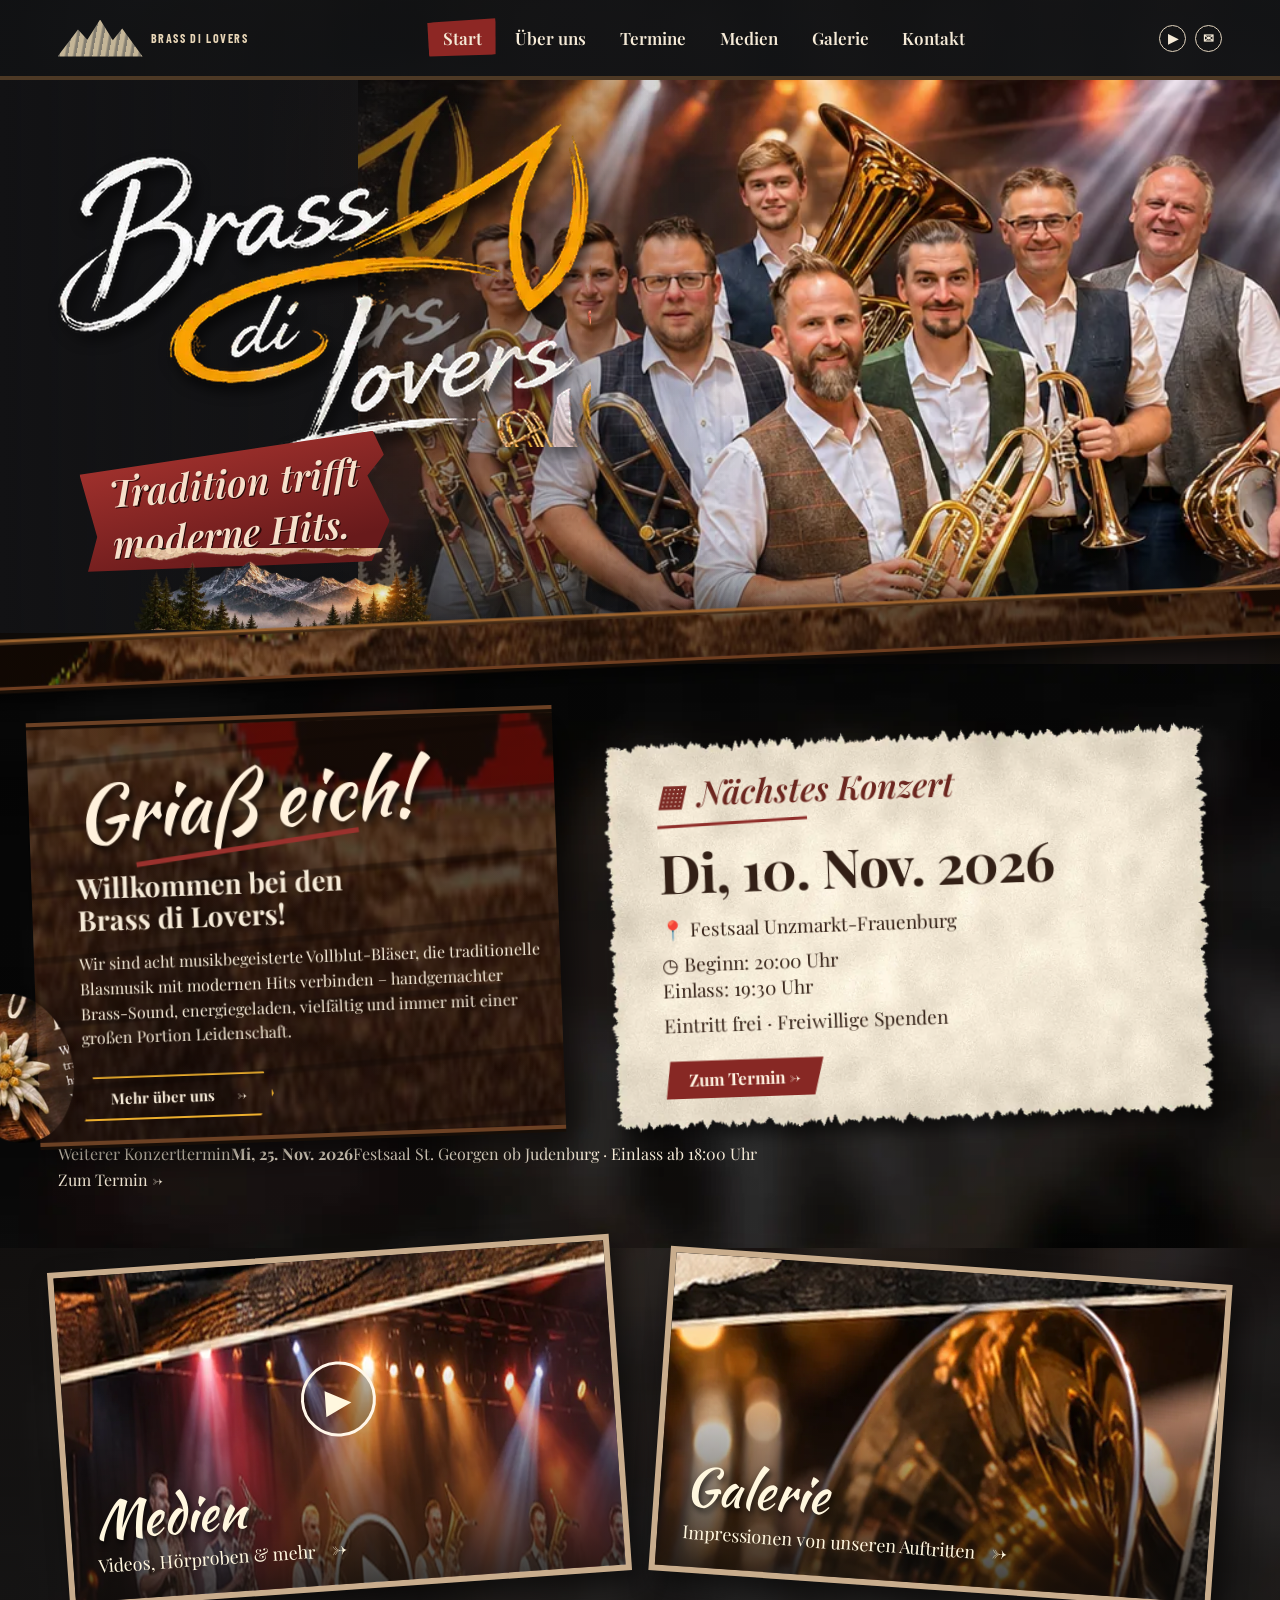
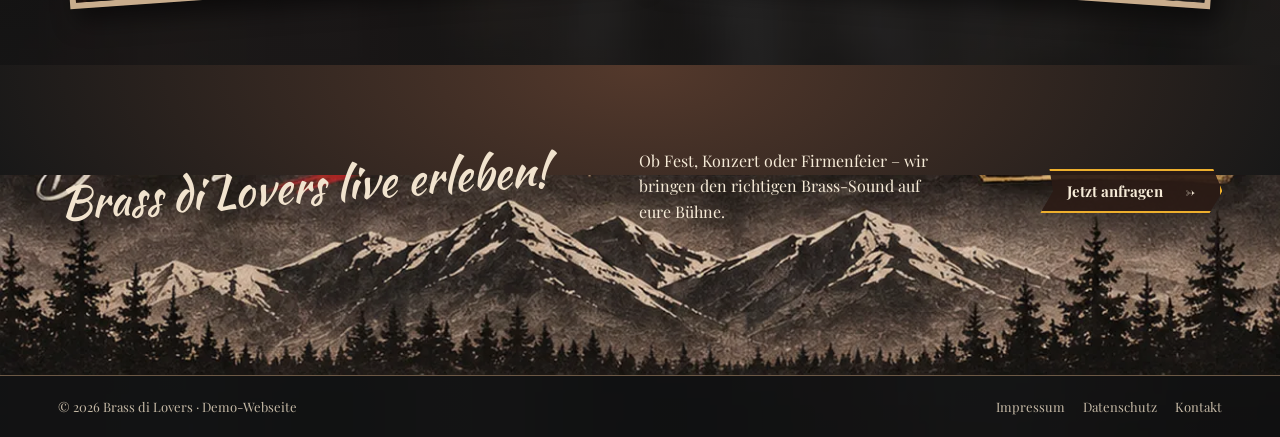
==== commit 267b0a31: "Brass di Lovers: add November 25 concert at St. Georgen ob Judenburg" ====
--- a/index.html
+++ b/index.html
@@ -1,3 +1,3 @@
 <!doctype html><html lang="de"><head><meta charset="utf-8"><meta name="viewport" content="width=device-width,initial-scale=1"><meta name="theme-color" content="#171719"><meta name="description" content="Brass di Lovers – acht Musiker aus Murau und Murtal, traditionelle Blasmusik trifft moderne Hits."><title>Start | Brass di Lovers</title><link rel="preconnect" href="https://fonts.googleapis.com"><link rel="preconnect" href="https://fonts.gstatic.com" crossorigin><link rel="stylesheet" href="assets/style.css"></head><body><div class="frame"><header class="site-header"><div class="wrap header-inner"><a class="header-mark" href="index.html" aria-label="Startseite"><span class="mountain-glyph" aria-hidden="true"></span><span>Brass di Lovers</span></a><nav class="main-nav" id="main-menu" aria-label="Hauptnavigation"><a href="index.html" class="active" aria-current="page">Start</a><a href="ueber-uns.html">Über uns</a><a href="termine.html">Termine</a><a href="medien.html">Medien</a><a href="galerie.html">Galerie</a><a href="kontakt.html">Kontakt</a></nav><div class="socials" aria-label="Weitere Bereiche"><a href="medien.html" aria-label="Medien">▶</a><a href="kontakt.html" aria-label="Kontakt">✉</a></div><button type="button" class="menu-toggle" aria-controls="main-menu" aria-expanded="false" aria-label="Menü öffnen">☰</button></div></header><main><section class="hero"><img class="hero-band" src="assets/hero-band.webp" alt="Acht Musiker mit Blechblasinstrumenten – Gestaltung aus der Designvorlage" fetchpriority="high"><div class="wrap hero-inner"><img class="hero-logo" src="assets/logo-script.webp" alt="Brass di Lovers"><div class="hero-strap red-brush">Tradition trifft <b>moderne Hits.</b></div><img class="hero-mountain" src="assets/mountains.webp" alt="" aria-hidden="true"></div></section><div class="wood-ribbon" aria-hidden="true"></div>
-<section class="welcome-zone"><div class="wrap welcome-grid"><div class="welcome-left"><img class="flower" src="assets/edelweiss.webp" alt="" aria-hidden="true"><h2>Griaß eich!</h2><i class="underline-sweep" aria-hidden="true"></i><h3>Willkommen bei den<br>Brass di Lovers!</h3><p>Wir sind acht musikbegeisterte Vollblut-Bläser, die traditionelle Blasmusik mit modernen Hits verbinden – handgemachter Brass-Sound, energiegeladen, vielfältig und immer mit einer großen Portion Leidenschaft.</p><a class="outlined-link" href="ueber-uns.html">Mehr über uns <span aria-hidden="true">→</span></a></div><aside class="paper-card" aria-label="Nächstes Konzert"><div class="paper-content"><h2>Nächstes Konzert</h2><strong>Di, 10. Nov. 2026</strong><p>📍 Festsaal Unzmarkt-Frauenburg</p><p>◷ Beginn: 20:00 Uhr<br>Einlass: 19:30 Uhr</p><p>Eintritt frei · Freiwillige Spenden</p><a class="date-cta" href="termine.html">Zum Termin <span aria-hidden="true">→</span></a></div></aside></div></section>
+<section class="welcome-zone"><div class="wrap welcome-grid"><div class="welcome-left"><img class="flower" src="assets/edelweiss.webp" alt="" aria-hidden="true"><h2>Griaß eich!</h2><i class="underline-sweep" aria-hidden="true"></i><h3>Willkommen bei den<br>Brass di Lovers!</h3><p>Wir sind acht musikbegeisterte Vollblut-Bläser, die traditionelle Blasmusik mit modernen Hits verbinden – handgemachter Brass-Sound, energiegeladen, vielfältig und immer mit einer großen Portion Leidenschaft.</p><a class="outlined-link" href="ueber-uns.html">Mehr über uns <span aria-hidden="true">→</span></a></div><aside class="paper-card" aria-label="Nächstes Konzert"><div class="paper-content"><h2>Nächstes Konzert</h2><strong>Di, 10. Nov. 2026</strong><p>📍 Festsaal Unzmarkt-Frauenburg</p><p>◷ Beginn: 20:00 Uhr<br>Einlass: 19:30 Uhr</p><p>Eintritt frei · Freiwillige Spenden</p><a class="date-cta" href="termine.html">Zum Termin <span aria-hidden="true">→</span></a></div></aside></div><div class="wrap followup-event"><div><span class="followup-kicker">Weiterer Konzerttermin</span><strong><time datetime="2026-11-25">Mi, 25. Nov. 2026</time></strong><span>Festsaal St. Georgen ob Judenburg · Einlass ab 18:00 Uhr</span></div><a href="termine.html#konzert-25-november">Zum Termin <span aria-hidden="true">→</span></a></div></section>
 <section class="media-tiles"><div class="wrap tile-grid"><a class="feature-tile" href="medien.html"><img src="assets/live-stage.webp" alt="Blasmusiker auf einer beleuchteten Bühne"><span class="tile-play" aria-hidden="true">▶</span><span class="tile-label"><strong>Medien</strong><small>Videos, Hörproben &amp; mehr <span class="arrow">→</span></small></span></a><a class="feature-tile" href="galerie.html"><img src="assets/brass-closeup.webp" alt="Goldenes Blechblasinstrument in Nahaufnahme"><span class="tile-label"><strong>Galerie</strong><small>Impressionen von unseren Auftritten <span class="arrow">→</span></small></span></a></div></section></main><footer class="footer-scene"><div class="wrap footer-content"><h2>Brass di Lovers live erleben!</h2><p>Ob Fest, Konzert oder Firmenfeier – wir bringen den richtigen Brass-Sound auf eure Bühne.</p><a class="outlined-link" href="kontakt.html">Jetzt anfragen <span aria-hidden="true">→</span></a></div></footer><div class="footer-bottom"><div class="wrap"><span>© <span data-year>2026</span> Brass di Lovers · Demo-Webseite</span><span><a href="impressum.html">Impressum</a><a href="datenschutz.html">Datenschutz</a><a href="kontakt.html">Kontakt</a></span></div></div></div><script src="assets/script.js"></script></body></html>
